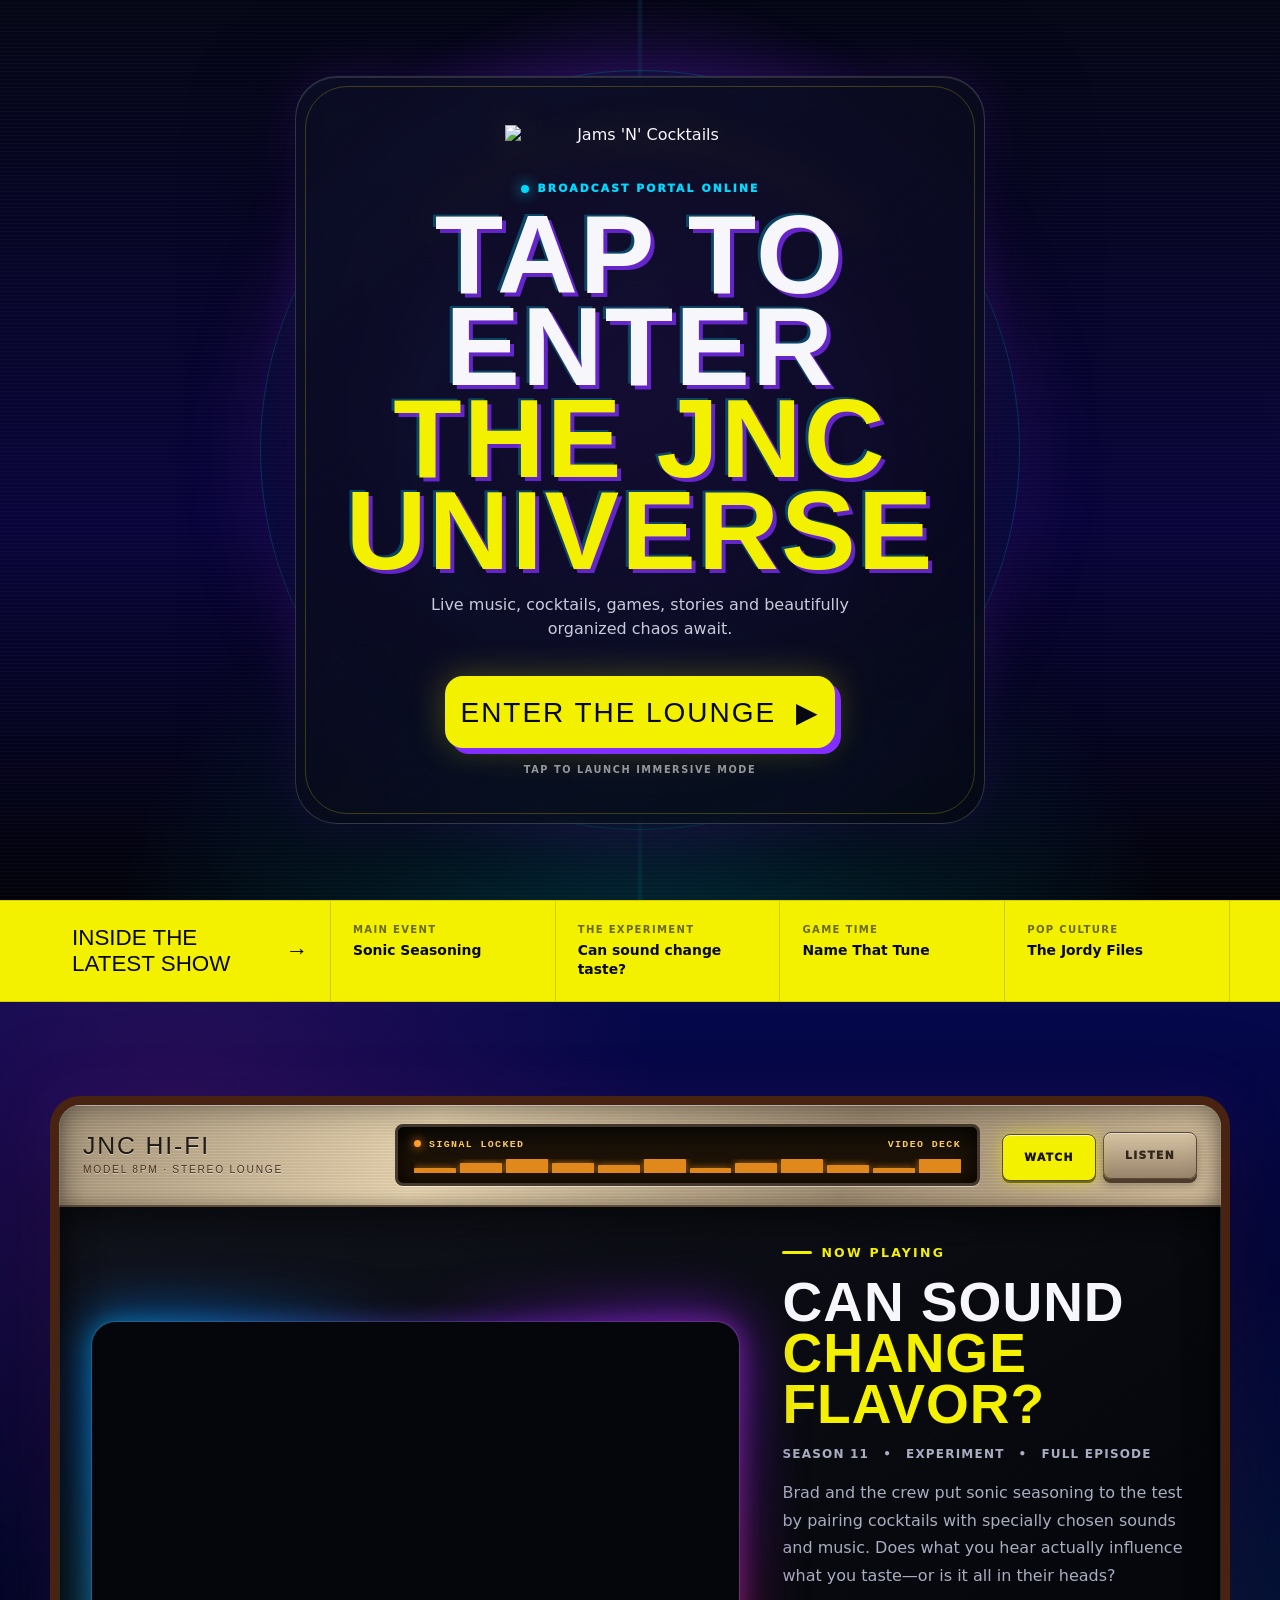
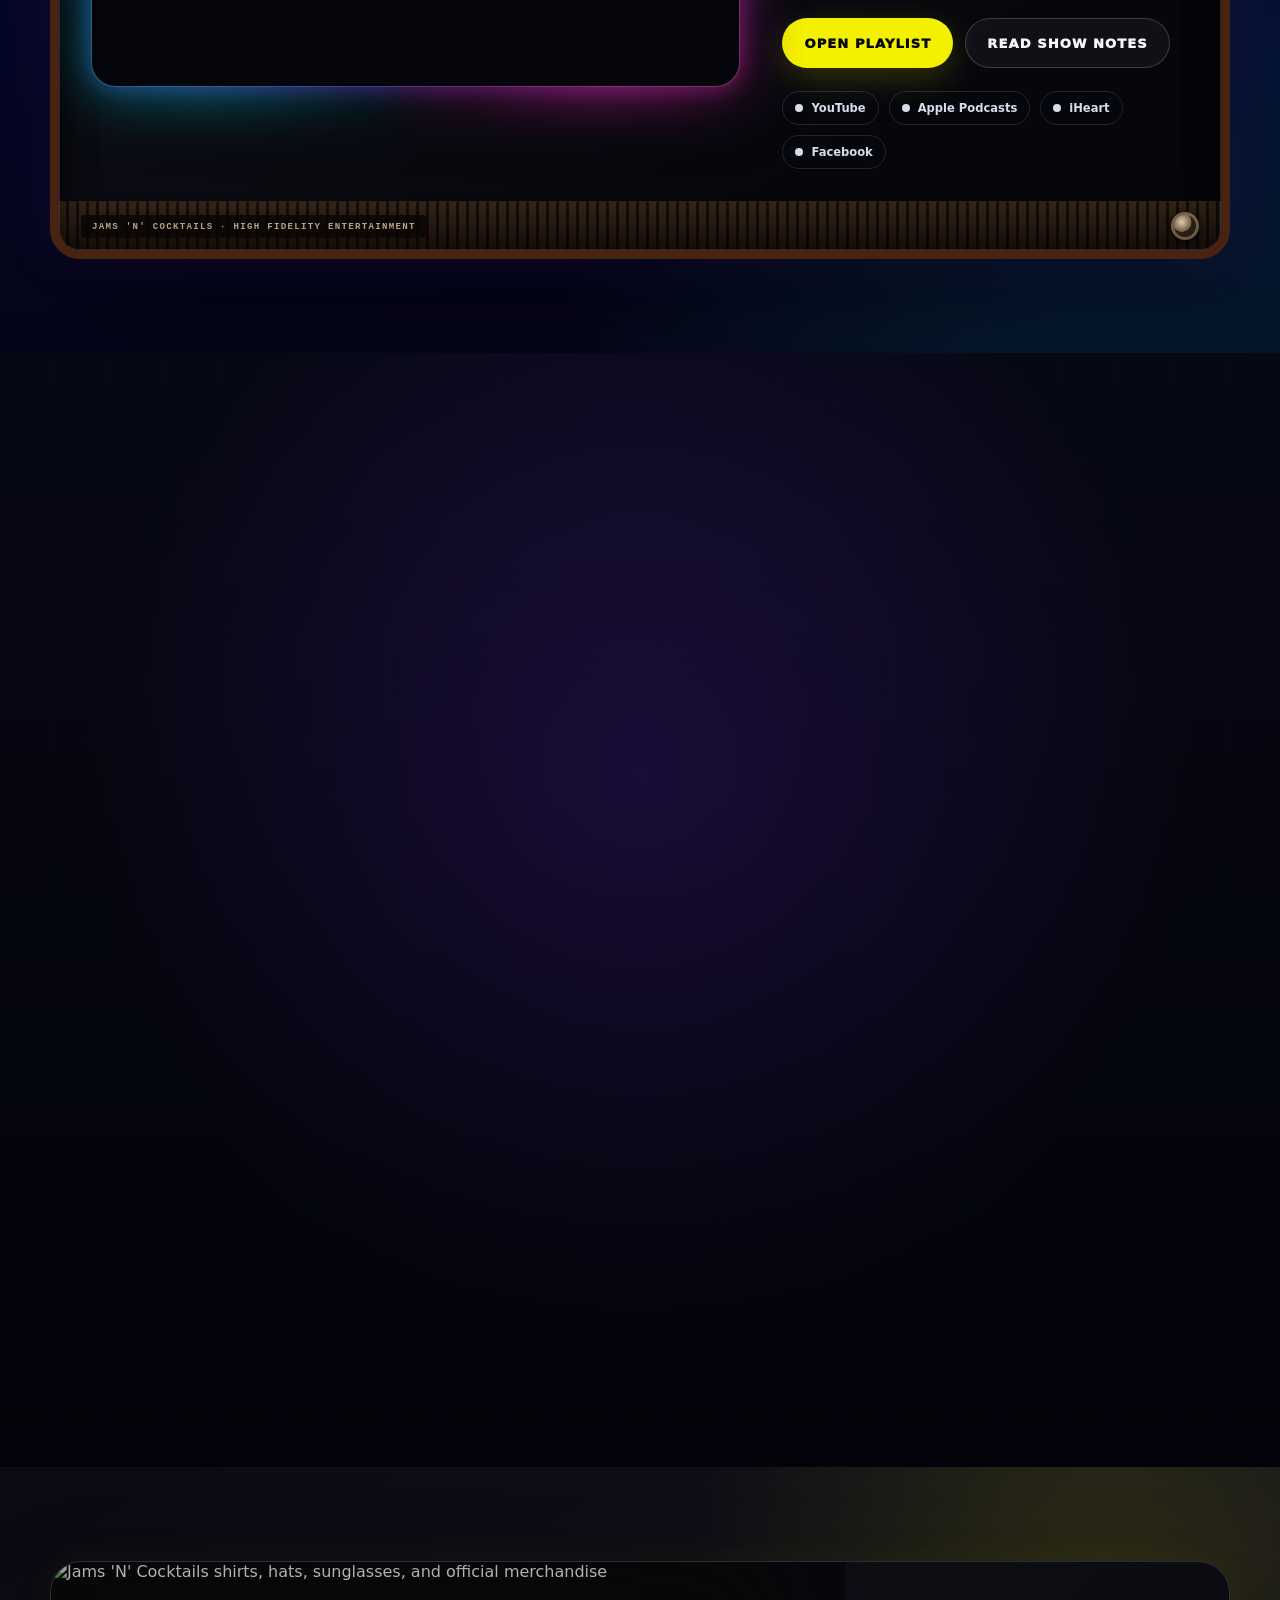
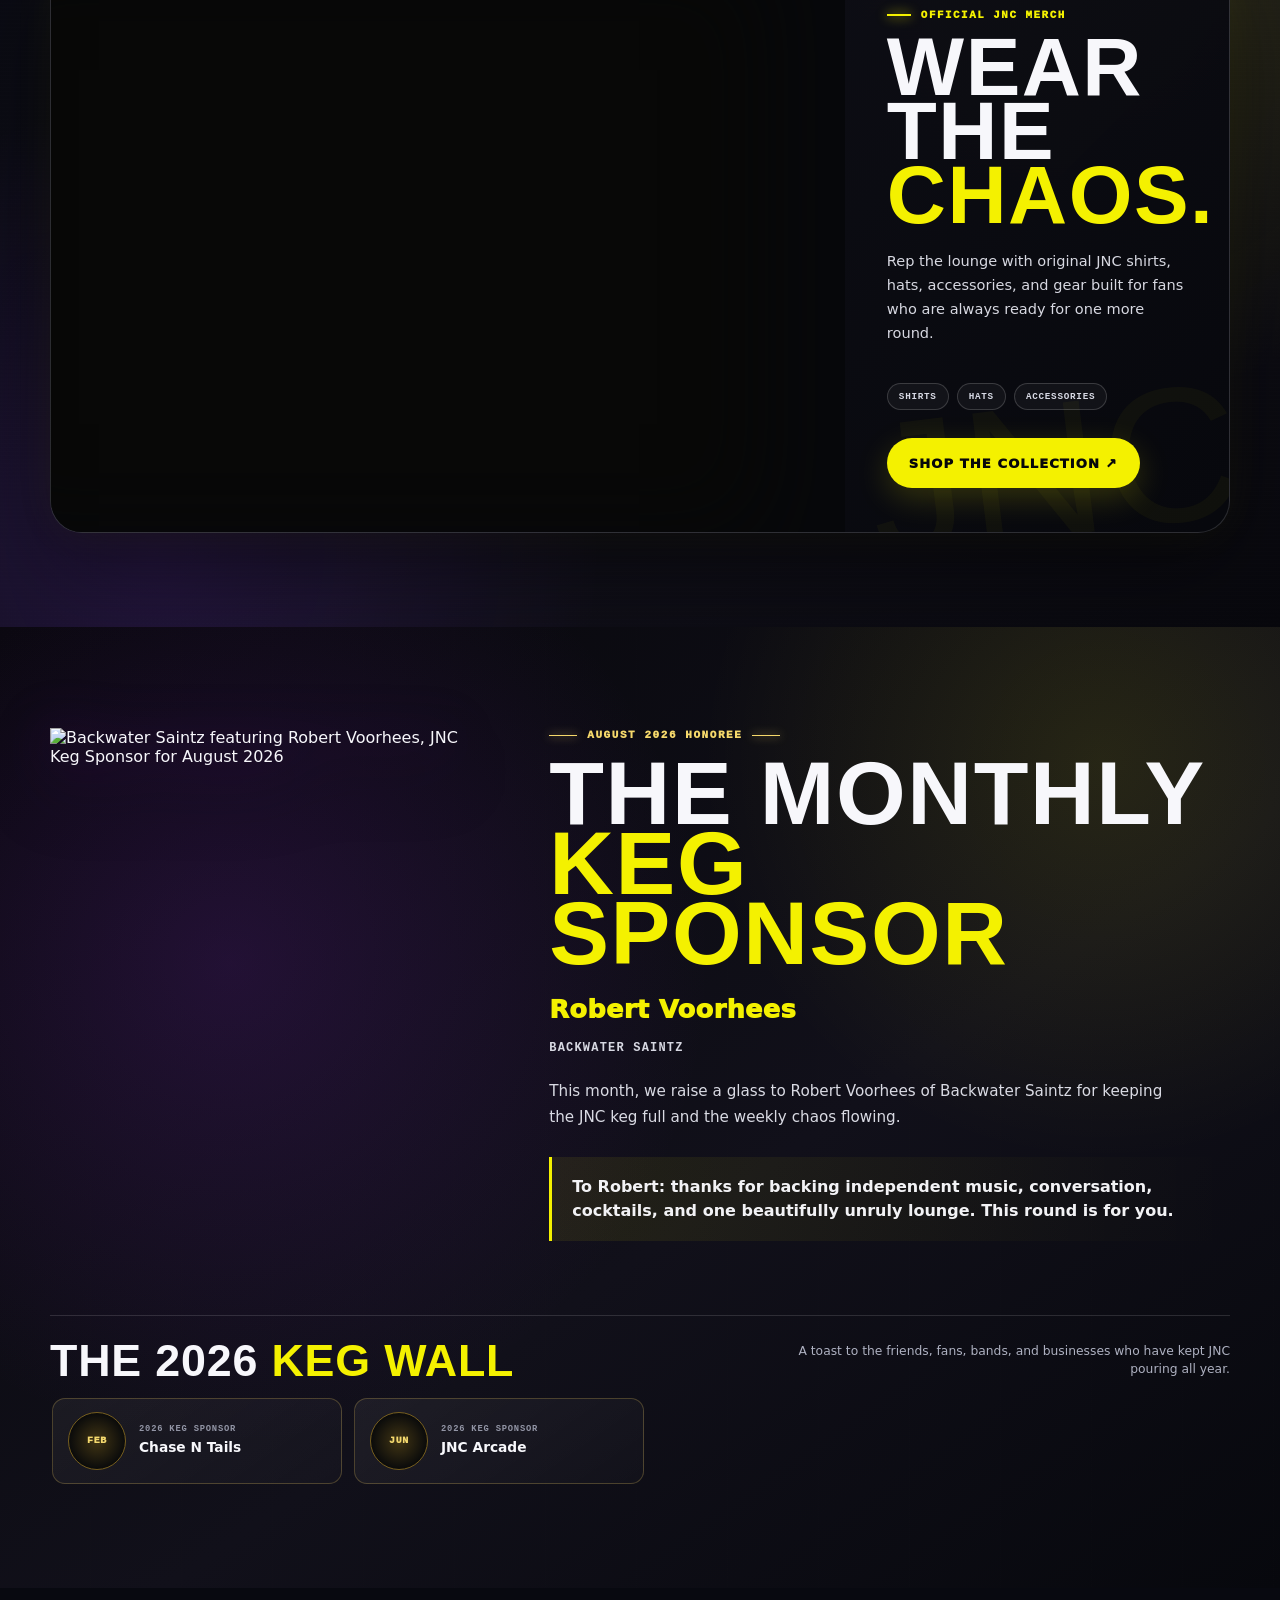
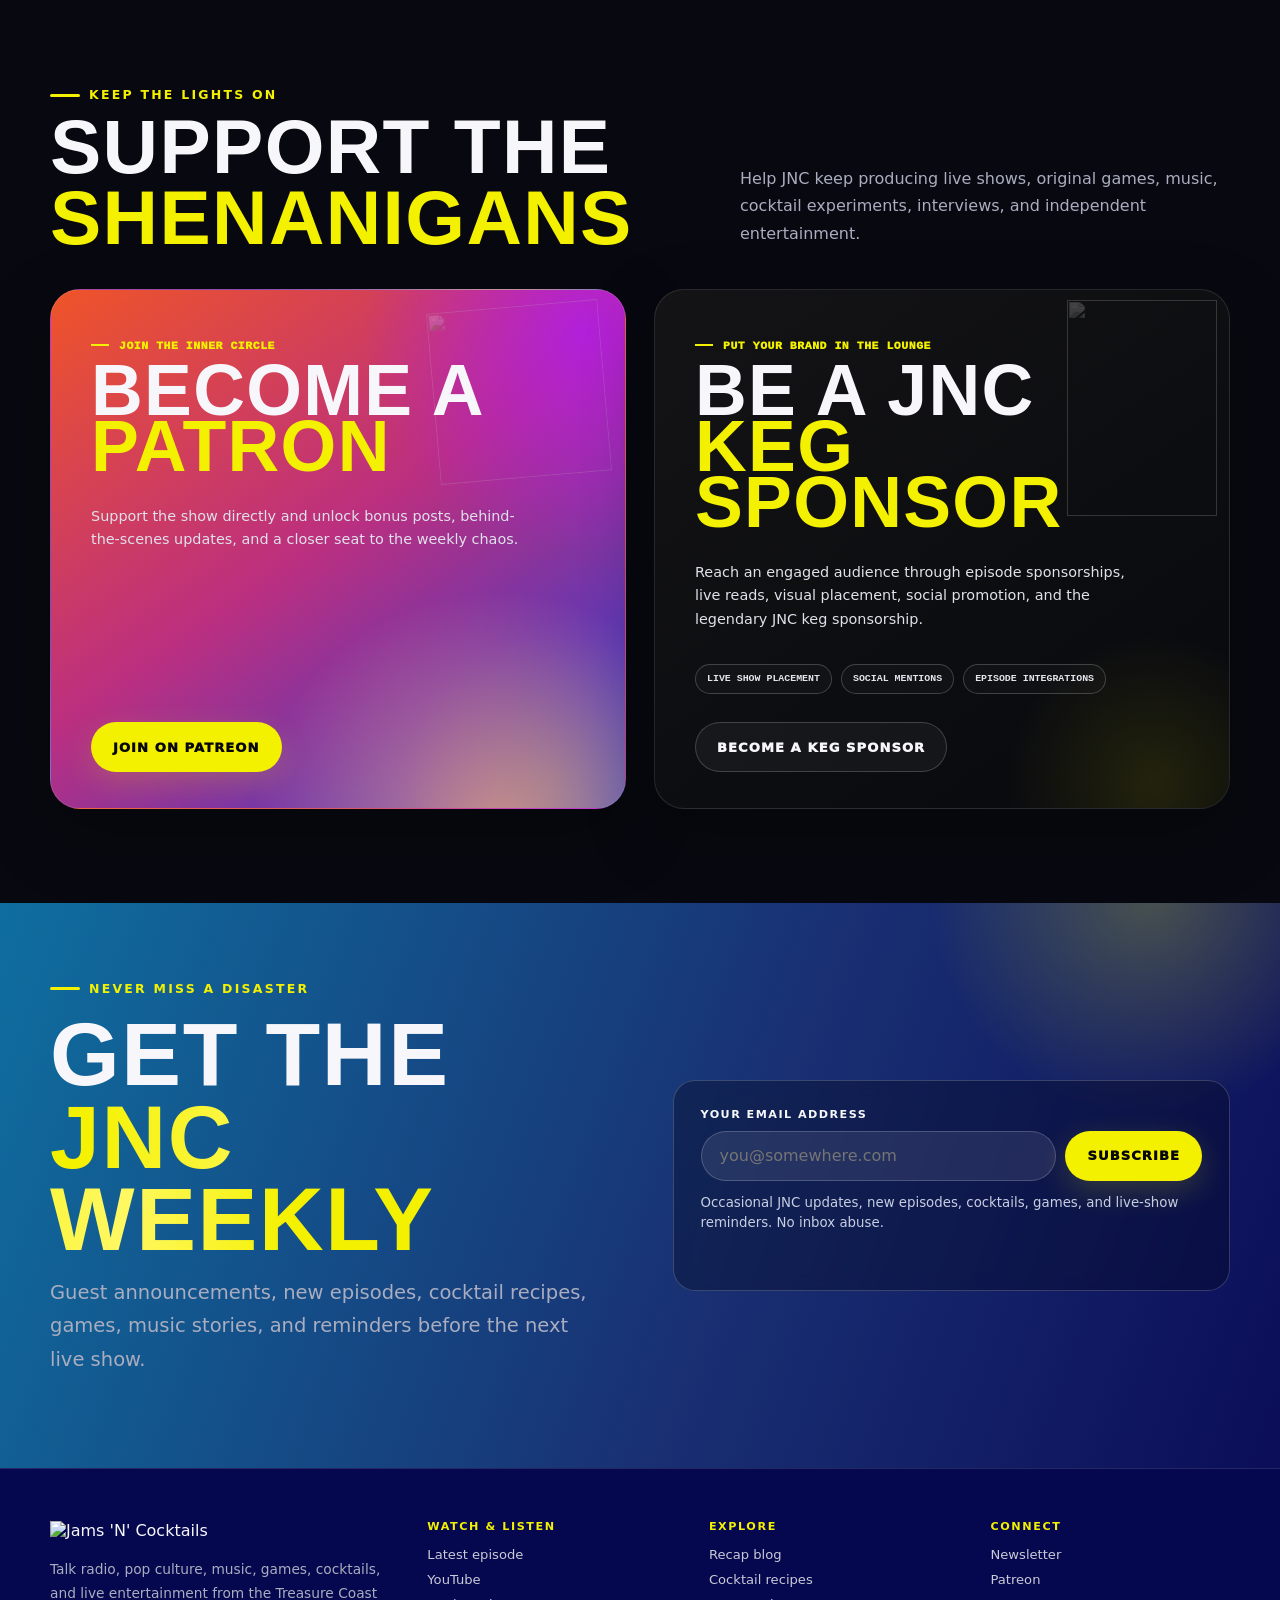
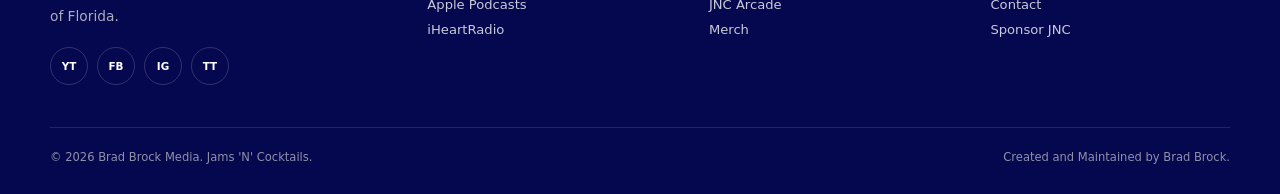
==== index.html @ 99968b57 "Add files via upload" ====
<!doctype html>
<html lang="en">
<head>
  <meta charset="utf-8">
  <meta name="viewport" content="width=device-width, initial-scale=1, viewport-fit=cover">
  <title>Jams 'N' Cocktails — Official Site</title>
  <meta name="description" content="Jams 'N' Cocktails: music, cocktails, games, pop culture and live entertainment every Wednesday.">
  <link rel="icon" href="https://pub-8e6b2ea3995b4e388da2a7f4b7057ada.r2.dev/assets/favicon.svg" type="image/svg+xml">
  <script>
    try {
      if (sessionStorage.getItem('jnc-universe-entered') === 'yes') {
        document.documentElement.classList.add('jnc-universe-entered');
      }
    } catch (error) {}
  </script>
  <style>
    :root{
      --navy:#06084f;
      --navy-2:#0a0d71;
      --ink:#080910;
      --ink-2:#10121c;
      --panel:#141724;
      --panel-2:#1a1d2d;
      --yellow:#f4f100;
      --purple:#812eff;
      --blue:#1d80ff;
      --cyan:#00d9ff;
      --pink:#ff3ab5;
      --white:#f7f7fb;
      --muted:#a9adbf;
      --line:rgba(255,255,255,.12);
      --shadow:0 22px 70px rgba(0,0,0,.36);
      --radius:24px;
      --radius-sm:15px;
      --max:1180px;
      --font-display:Impact, Haettenschweiler, "Arial Narrow Bold", sans-serif;
      --font-body:Inter, ui-sans-serif, system-ui, -apple-system, BlinkMacSystemFont, "Segoe UI", sans-serif;
    }

    *{box-sizing:border-box}
    html{scroll-behavior:smooth}
    body{
      margin:0;
      color:var(--white);
      font-family:var(--font-body);
      background:
        radial-gradient(circle at 86% 6%, rgba(129,46,255,.22), transparent 28rem),
        radial-gradient(circle at 5% 28%, rgba(29,128,255,.15), transparent 28rem),
        var(--ink);
      overflow-x:hidden;
    }
    body.menu-open{overflow:hidden}
    img{max-width:100%;display:block}
    a{color:inherit;text-decoration:none}
    button,input{font:inherit}
    ::selection{background:var(--yellow);color:var(--ink)}

    html:not(.jnc-universe-entered),
    html:not(.jnc-universe-entered) body{overflow:hidden}

    .universe-gate{
      position:fixed;
      z-index:1000;
      inset:0;
      width:100%;
      max-width:100%;
      min-height:100svh;
      display:grid;
      grid-template-columns:minmax(0,1fr);
      place-items:center;
      isolation:isolate;
      overflow:hidden;
      padding-block:max(24px,env(safe-area-inset-top)) max(24px,env(safe-area-inset-bottom));
      padding-inline:max(18px,env(safe-area-inset-left),env(safe-area-inset-right));
      color:var(--white);
      background:
        radial-gradient(circle at 50% 42%,rgba(129,46,255,.42),transparent 24rem),
        radial-gradient(circle at 50% 115%,rgba(0,217,255,.22),transparent 34rem),
        linear-gradient(180deg,#050615 0%,#09053b 58%,#02030a 100%);
      transition:opacity .42s ease,visibility .42s ease;
    }
    .jnc-universe-entered .universe-gate{
      opacity:0;
      visibility:hidden;
      pointer-events:none;
    }
    .universe-gate::before{
      content:"";
      position:absolute;
      z-index:-1;
      inset:0;
      pointer-events:none;
      background:
        repeating-linear-gradient(0deg,rgba(255,255,255,.035) 0,rgba(255,255,255,.035) 1px,transparent 1px,transparent 4px),
        linear-gradient(90deg,transparent 0 49.75%,rgba(0,217,255,.2) 50%,transparent 50.25%);
      mix-blend-mode:screen;
      opacity:.56;
    }
    .universe-gate::after{
      content:"";
      position:absolute;
      z-index:-1;
      left:-55%;right:-55%;bottom:-32%;height:72%;
      background-image:
        linear-gradient(rgba(255,58,181,.38) 1px,transparent 1px),
        linear-gradient(90deg,rgba(0,217,255,.34) 1px,transparent 1px);
      background-size:42px 42px;
      transform:perspective(320px) rotateX(64deg);
      transform-origin:center bottom;
      -webkit-mask-image:linear-gradient(to top,#000 35%,transparent 92%);
      mask-image:linear-gradient(to top,#000 35%,transparent 92%);
      animation:universe-grid 2.5s linear infinite;
    }
    @keyframes universe-grid{to{background-position:0 42px,0 0}}
    .universe-orbit{
      position:absolute;
      width:min(92vw,760px);
      aspect-ratio:1;
      border:1px solid rgba(0,217,255,.25);
      border-radius:50%;
      box-shadow:0 0 80px rgba(129,46,255,.22),inset 0 0 80px rgba(29,128,255,.12);
      animation:universe-orbit 18s linear infinite;
    }
    .universe-orbit::before,.universe-orbit::after{
      content:"";
      position:absolute;
      border-radius:50%;
      border:2px solid transparent;
    }
    .universe-orbit::before{
      inset:9%;
      border-top-color:var(--yellow);
      border-bottom-color:var(--pink);
      filter:drop-shadow(0 0 12px rgba(244,241,0,.7));
    }
    .universe-orbit::after{
      inset:20%;
      border-left-color:var(--cyan);
      border-right-color:var(--purple);
      filter:drop-shadow(0 0 12px rgba(0,217,255,.7));
    }
    @keyframes universe-orbit{to{transform:rotate(360deg)}}
    .universe-panel{
      position:relative;
      width:min(100%,690px);
      max-width:690px;
      margin-inline:auto;
      justify-self:center;
      text-align:center;
      padding:clamp(24px,5vw,48px);
      border:1px solid rgba(255,255,255,.17);
      border-radius:clamp(24px,5vw,42px);
      background:linear-gradient(145deg,rgba(12,14,37,.86),rgba(6,7,17,.72));
      box-shadow:0 30px 100px rgba(0,0,0,.56),0 0 48px rgba(129,46,255,.18),inset 0 1px rgba(255,255,255,.12);
      backdrop-filter:blur(18px);
    }
    .universe-panel::before{
      content:"";
      position:absolute;
      inset:9px;
      pointer-events:none;
      border:1px solid rgba(244,241,0,.22);
      border-radius:inherit;
    }
    .universe-logo{
      width:min(66vw,270px);
      max-height:95px;
      margin:0 auto clamp(18px,4vh,34px);
      object-fit:contain;
      filter:drop-shadow(0 0 20px rgba(244,241,0,.22));
    }
    .universe-signal{
      display:inline-flex;
      align-items:center;
      gap:9px;
      margin-bottom:14px;
      color:var(--cyan);
      font-size:.67rem;
      font-weight:950;
      letter-spacing:.2em;
      text-transform:uppercase;
    }
    .universe-signal::before{
      content:"";
      width:8px;height:8px;border-radius:50%;
      background:var(--cyan);
      box-shadow:0 0 14px var(--cyan);
      animation:pulse 1.7s infinite;
    }
    .universe-title{
      max-width:610px;
      margin:0 auto 16px;
      color:var(--white);
      font-size:clamp(3.45rem,10vw,7rem);
      line-height:.82;
      text-wrap:balance;
      text-shadow:4px 4px 0 rgba(129,46,255,.75),-3px -2px 0 rgba(0,217,255,.28);
    }
    .universe-title span{display:block;color:var(--yellow)}
    .universe-copy{
      max-width:480px;
      margin:0 auto clamp(20px,4vh,34px);
      color:#c9cbdb;
      font-size:clamp(.88rem,2.5vw,1rem);
      line-height:1.55;
    }
    .universe-enter{
      position:relative;
      width:min(100%,390px);
      min-height:72px;
      border:2px solid var(--yellow);
      border-radius:18px;
      color:#080910;
      background:var(--yellow);
      box-shadow:6px 6px 0 var(--purple),0 0 34px rgba(244,241,0,.26);
      font-family:var(--font-display);
      font-size:clamp(1.35rem,4vw,1.75rem);
      letter-spacing:.07em;
      text-transform:uppercase;
      cursor:pointer;
      transition:transform .18s ease,box-shadow .18s ease;
    }
    .universe-enter:hover,.universe-enter:focus-visible{
      transform:translate(-2px,-2px);
      box-shadow:9px 9px 0 var(--purple),0 0 44px rgba(244,241,0,.4);
      outline:2px solid white;
      outline-offset:5px;
    }
    .universe-enter:active{transform:translate(4px,4px);box-shadow:2px 2px 0 var(--purple)}
    .universe-hint{
      display:block;
      margin-top:16px;
      color:rgba(255,255,255,.56);
      font-size:.61rem;
      font-weight:850;
      letter-spacing:.16em;
      text-transform:uppercase;
    }
    .universe-gate.is-launching .universe-panel{animation:universe-launch .46s ease both}
    @keyframes universe-launch{to{transform:scale(1.08);opacity:0;filter:blur(10px)}}

    @media (max-width:600px){
      .universe-gate{padding-inline:max(14px,env(safe-area-inset-left),env(safe-area-inset-right))}
      .universe-panel{width:100%;max-width:690px;margin-inline:auto;justify-self:center;padding:30px 20px 28px}
      .universe-logo{max-height:70px;margin-bottom:24px}
      .universe-title{font-size:clamp(3.55rem,17.5vw,5.7rem)}
      .universe-enter{min-height:68px}
      .universe-copy{max-width:310px}
    }

    .noise{
      position:fixed;
      inset:0;
      pointer-events:none;
      z-index:99;
      opacity:.34;
      background:url("https://pub-8e6b2ea3995b4e388da2a7f4b7057ada.r2.dev/assets/noise.svg") repeat;
      mix-blend-mode:soft-light;
    }

    .container{width:min(var(--max), calc(100% - 40px));margin-inline:auto}
    .section{position:relative;padding:94px 0}
    .section-sm{padding:56px 0}
    .eyebrow{
      display:inline-flex;
      gap:9px;
      align-items:center;
      margin:0 0 14px;
      color:var(--yellow);
      font-weight:900;
      font-size:.78rem;
      letter-spacing:.18em;
      text-transform:uppercase;
    }
    .eyebrow::before{content:"";width:30px;height:3px;border-radius:10px;background:var(--yellow)}
    h1,h2,h3,p{margin-top:0}
    h1,h2,h3{
      font-family:var(--font-display);
      text-transform:uppercase;
      letter-spacing:.018em;
      line-height:.92;
      font-weight:900;
    }
    h1{font-size:clamp(4rem, 9.3vw, 8rem);margin-bottom:24px}
    h2{font-size:clamp(2.7rem, 6vw, 5.4rem);margin-bottom:18px}
    h3{font-size:1.55rem;line-height:1;margin-bottom:10px}
    p{line-height:1.72;color:var(--muted)}
    .lead{font-size:clamp(1.05rem,2vw,1.22rem);max-width:670px}
    .yellow{color:var(--yellow)}
    .gradient-text{
      color:transparent;
      background:linear-gradient(90deg,var(--yellow) 5%,#fff863 45%,var(--yellow) 75%);
      -webkit-background-clip:text;
      background-clip:text;
    }

    .btn{
      min-height:50px;
      display:inline-flex;
      align-items:center;
      justify-content:center;
      gap:10px;
      border:1px solid transparent;
      padding:13px 21px;
      border-radius:999px;
      font-size:.82rem;
      font-weight:950;
      letter-spacing:.08em;
      text-transform:uppercase;
      cursor:pointer;
      transition:transform .2s ease, box-shadow .2s ease, background .2s ease, border-color .2s ease;
    }
    .btn:hover{transform:translateY(-2px)}
    .btn-primary{
      color:#07070a;
      background:var(--yellow);
      box-shadow:0 10px 32px rgba(244,241,0,.18);
    }
    .btn-primary:hover{box-shadow:0 13px 42px rgba(244,241,0,.30)}
    .btn-ghost{background:rgba(255,255,255,.045);border-color:rgba(255,255,255,.19)}
    .btn-ghost:hover{border-color:var(--yellow);background:rgba(244,241,0,.07)}
    .btn-dark{background:var(--ink);border-color:rgba(255,255,255,.15)}
    .button-row{display:flex;flex-wrap:wrap;gap:12px;margin-top:29px}

    .site-header{
      position:sticky;
      z-index:80;
      top:0;
      background:rgba(6,8,79,.88);
      border-bottom:1px solid rgba(255,255,255,.12);
      backdrop-filter:blur(18px);
      box-shadow:0 8px 35px rgba(0,0,0,.2);
    }
    .nav{
      min-height:76px;
      display:flex;
      align-items:center;
      justify-content:space-between;
      gap:25px;
    }
    .brand{display:flex;align-items:center;gap:12px;flex:0 0 auto}
    .header-brand-logo{
      width:clamp(138px,13vw,178px);
      height:auto;
      max-height:58px;
      object-fit:contain;
    }
    .brand-badge{
      width:52px;height:52px;
      display:grid;place-items:center;
      border:5px solid var(--yellow);
      border-radius:50%;
      color:var(--yellow);
      font-family:var(--font-display);
      font-size:1.15rem;
      letter-spacing:.02em;
      transform:rotate(-4deg);
    }
    .brand-words{
      font-family:var(--font-display);
      font-size:1.13rem;
      line-height:.9;
      text-transform:uppercase;
      letter-spacing:.02em;
      color:var(--yellow);
    }
    .nav-links{display:flex;align-items:center;gap:22px}
    .nav-links a{
      position:relative;
      color:#fff;
      font-size:.72rem;
      font-weight:900;
      text-transform:uppercase;
      letter-spacing:.11em;
      opacity:.82;
      white-space:nowrap;
    }
    .nav-links a:hover,.nav-links a.active{opacity:1;color:var(--yellow)}
    .nav-links a::after{
      content:"";
      position:absolute;
      left:0;right:100%;bottom:-10px;height:2px;
      background:var(--yellow);
      transition:right .2s ease;
    }
    .nav-links a:hover::after,.nav-links a.active::after{right:0}
    .nav-actions{display:flex;align-items:center;gap:10px}
    .live-dot{
      width:8px;height:8px;border-radius:50%;
      background:#ff3a4b;
      box-shadow:0 0 0 0 rgba(255,58,75,.65);
      animation:pulse 1.7s infinite;
    }
    @keyframes pulse{70%{box-shadow:0 0 0 10px rgba(255,58,75,0)}100%{box-shadow:0 0 0 0 rgba(255,58,75,0)}}
    .menu-btn{
      width:46px;height:46px;
      display:none;place-items:center;
      border-radius:50%;
      border:1px solid rgba(255,255,255,.17);
      background:rgba(255,255,255,.05);
      color:white;
      cursor:pointer;
    }
    .menu-btn span,.menu-btn span::before,.menu-btn span::after{
      display:block;width:20px;height:2px;background:currentColor;position:relative;transition:.2s;
    }
    .menu-btn span::before,.menu-btn span::after{content:"";position:absolute;left:0}
    .menu-btn span::before{top:-7px}.menu-btn span::after{top:7px}
    .menu-open .menu-btn span{background:transparent}
    .menu-open .menu-btn span::before{top:0;transform:rotate(45deg)}
    .menu-open .menu-btn span::after{top:0;transform:rotate(-45deg)}

    .mobile-menu{
      display:none;
      position:fixed;
      inset:76px 0 0;
      z-index:70;
      background:rgba(7,8,15,.98);
      padding:28px 20px 45px;
      overflow:auto;
    }
    .mobile-menu a{
      display:block;
      padding:18px 4px;
      border-bottom:1px solid rgba(255,255,255,.11);
      font-family:var(--font-display);
      font-size:2.2rem;
      text-transform:uppercase;
    }

    .hero{
      position:relative;
      min-height:calc(100svh - 76px);
      display:grid;
      align-items:center;
      padding:72px 0 60px;
      isolation:isolate;
      overflow:hidden;
    }
    .hero::before{
      content:"";
      position:absolute;
      inset:0;
      z-index:-2;
      background:
        linear-gradient(90deg,rgba(8,9,16,.96) 0%,rgba(8,9,16,.82) 46%,rgba(8,9,16,.38) 100%),
        url("https://pub-8e6b2ea3995b4e388da2a7f4b7057ada.r2.dev/assets/brick.svg") center/320px 160px repeat;
    }
    .hero::after{
      content:"";
      position:absolute;
      z-index:-1;
      width:760px;height:760px;
      right:-210px;top:-240px;
      background:conic-gradient(from 90deg,transparent,rgba(129,46,255,.28),transparent 36%,rgba(29,128,255,.25),transparent 68%);
      filter:blur(18px);
      border-radius:50%;
      animation:spin 19s linear infinite;
    }
    @keyframes spin{to{transform:rotate(360deg)}}
    .hero-grid{
      display:grid;
      grid-template-columns:minmax(0,1.05fr) minmax(360px,.75fr);
      gap:70px;
      align-items:center;
    }
    .hero-copy{position:relative;z-index:2}
    .live-pill{
      display:inline-flex;align-items:center;gap:10px;
      padding:9px 14px;
      border:1px solid rgba(255,255,255,.18);
      background:rgba(7,9,21,.62);
      border-radius:999px;
      font-size:.72rem;
      text-transform:uppercase;
      letter-spacing:.14em;
      font-weight:900;
      margin-bottom:25px;
    }
    .hero h1 span{display:block}
    .hero h1 .outline{
      color:transparent;
      -webkit-text-stroke:2px var(--white);
      opacity:.9;
    }
    .hero h1 .chaos{
      color:var(--yellow);
      text-shadow:0 0 34px rgba(244,241,0,.14);
    }
    .hero-media{
      position:relative;
      width:min(100%,530px);
      justify-self:end;
    }
    .hero-frame{
      position:relative;
      border-radius:32px;
      padding:12px;
      background:linear-gradient(135deg,var(--yellow),rgba(244,241,0,.1) 34%,rgba(129,46,255,.82),rgba(29,128,255,.8));
      box-shadow:var(--shadow);
      transform:rotate(2.2deg);
    }
    .hero-frame::before{
      content:"";
      position:absolute;inset:-28px;
      z-index:-1;
      background:radial-gradient(circle,rgba(129,46,255,.28),transparent 66%);
      filter:blur(12px);
    }
    .hero-image-wrap{
      position:relative;
      overflow:hidden;
      aspect-ratio:1/1;
      border-radius:23px;
      background:#050610;
    }
    .hero-image-wrap img{
      width:100%;height:100%;object-fit:cover;
      transform:scale(1.02);
      filter:saturate(1.13) contrast(1.06);
    }
    .hero-image-wrap::after{
      content:"";
      position:absolute;inset:0;
      background:linear-gradient(180deg,transparent 45%,rgba(3,4,11,.25));
      pointer-events:none;
    }
    .hero-sticker{
      position:absolute;
      top:27px;right:-22px;
      width:118px;height:118px;
      display:grid;place-items:center;
      border-radius:50%;
      background:var(--yellow);
      color:var(--ink);
      font-family:var(--font-display);
      text-align:center;
      text-transform:uppercase;
      transform:rotate(9deg);
      box-shadow:0 15px 40px rgba(0,0,0,.38);
      border:7px solid var(--ink);
      line-height:.85;
      font-size:1.16rem;
    }
    .next-show{
      position:absolute;
      left:-45px;
      right:35px;
      bottom:-38px;
      display:grid;
      grid-template-columns:auto 1fr auto;
      align-items:center;
      gap:13px;
      padding:17px 18px;
      border-radius:18px;
      border:1px solid rgba(255,255,255,.15);
      background:rgba(10,12,25,.92);
      backdrop-filter:blur(15px);
      box-shadow:0 18px 50px rgba(0,0,0,.4);
      transform:rotate(-2.2deg);
    }
    .calendar-box{
      width:49px;height:49px;display:grid;place-items:center;
      border-radius:13px;background:var(--yellow);color:var(--ink);
      font-family:var(--font-display);font-size:1.45rem;
    }
    .next-show strong{display:block;font-size:.79rem;text-transform:uppercase;letter-spacing:.1em}
    .next-show small{display:block;color:var(--muted);font-size:.72rem;margin-top:4px}
    .countdown{
      color:var(--yellow);
      font-family:var(--font-display);
      font-size:1.15rem;
      white-space:nowrap;
    }
    .scroll-note{
      position:absolute;left:24px;bottom:30px;
      writing-mode:vertical-rl;
      text-transform:uppercase;
      letter-spacing:.22em;
      font-size:.65rem;color:rgba(255,255,255,.4);
    }
    .scroll-note::after{content:"";display:inline-block;width:1px;height:55px;background:rgba(255,255,255,.25);margin-top:12px}

    .show-strip{
      position:relative;
      z-index:5;
      margin-top:-1px;
      background:var(--yellow);
      color:var(--ink);
      border-block:1px solid rgba(0,0,0,.15);
    }
    .show-strip-grid{display:grid;grid-template-columns:1.25fr repeat(4,1fr)}
    .strip-title,.strip-item{padding:23px 22px;border-right:1px solid rgba(0,0,0,.16)}
    .strip-title{display:flex;align-items:center;gap:12px;font-family:var(--font-display);font-size:1.4rem;text-transform:uppercase}
    .strip-item span{display:block;font-size:.63rem;letter-spacing:.13em;text-transform:uppercase;font-weight:900;opacity:.58;margin-bottom:5px}
    .strip-item strong{font-size:.87rem}

    .section-heading{
      display:flex;
      align-items:flex-end;
      justify-content:space-between;
      gap:30px;
      margin-bottom:37px;
    }
    .section-heading h2{margin-bottom:0}
    .section-heading p{max-width:490px;margin-bottom:5px}

    .episode-grid{
      display:grid;
      grid-template-columns:minmax(0,1.18fr) minmax(310px,.82fr);
      gap:56px;
      align-items:center;
    }
    .video-card{
      position:relative;
      isolation:isolate;
      overflow:visible;
      aspect-ratio:16/9;
      border-radius:var(--radius);
      border:1px solid rgba(255,255,255,.15);
      background:#0b0c14;
      box-shadow:var(--shadow);
    }
    .video-card::before{
      content:"";
      position:absolute;
      z-index:-2;
      inset:-20px;
      border-radius:calc(var(--radius) + 14px);
      background:
        radial-gradient(circle at 12% 22%,rgba(29,128,255,.95),transparent 37%),
        radial-gradient(circle at 88% 20%,rgba(129,46,255,.92),transparent 38%),
        radial-gradient(circle at 78% 88%,rgba(255,58,181,.72),transparent 40%),
        radial-gradient(circle at 18% 82%,rgba(0,217,255,.72),transparent 40%);
      filter:blur(27px) saturate(1.3);
      opacity:.66;
      transform:scale(.98);
      pointer-events:none;
      animation:video-bias-glow 8s ease-in-out infinite alternate;
    }
    .video-card::after{
      content:"";
      position:absolute;
      z-index:-1;
      inset:-4px;
      border-radius:calc(var(--radius) + 4px);
      background:linear-gradient(120deg,rgba(0,217,255,.42),rgba(129,46,255,.5) 48%,rgba(255,58,181,.42));
      filter:blur(10px);
      opacity:.72;
      pointer-events:none;
    }
    .video-card iframe{position:absolute;inset:0;width:100%;height:100%;border:0;border-radius:inherit;background:#05060b}
    @keyframes video-bias-glow{
      0%{opacity:.52;transform:scale(.97);filter:blur(25px) saturate(1.15)}
      55%{opacity:.74;transform:scale(1.015);filter:blur(31px) saturate(1.42)}
      100%{opacity:.61;transform:scale(.995);filter:blur(28px) saturate(1.28)}
    }
    .episode-copy h2{font-size:clamp(2.6rem,5vw,4.6rem)}
    .episode-meta{display:flex;gap:14px;flex-wrap:wrap;color:var(--muted);font-size:.75rem;text-transform:uppercase;letter-spacing:.1em;font-weight:800;margin-bottom:18px}
    .platforms{display:flex;gap:10px;flex-wrap:wrap;margin-top:23px}
    .platform{
      display:flex;align-items:center;gap:8px;
      padding:9px 12px;border:1px solid var(--line);border-radius:999px;
      color:#d9dbea;font-size:.72rem;font-weight:800;
      transition:.2s;
    }
    .platform:hover{border-color:var(--yellow);color:var(--yellow)}
    .platform-dot{width:8px;height:8px;border-radius:50%;background:currentColor}

    .audio-lounge{position:relative;background:linear-gradient(rgba(6,8,79,.96),rgba(6,8,79,.96)),url("https://pub-8e6b2ea3995b4e388da2a7f4b7057ada.r2.dev/assets/brick.svg") center/320px 160px repeat;overflow:hidden}
    .audio-lounge::before,.audio-lounge::after{content:"";position:absolute;border-radius:50%;pointer-events:none;filter:blur(14px)}
    .audio-lounge::before{width:620px;height:620px;left:-240px;bottom:-330px;background:radial-gradient(circle,rgba(29,128,255,.25),transparent 67%)}
    .audio-lounge::after{width:560px;height:560px;right:-230px;top:-300px;background:radial-gradient(circle,rgba(255,58,181,.19),transparent 67%)}
    .podcast-shell{position:relative;z-index:2;overflow:hidden;border:1px solid rgba(255,255,255,.15);border-radius:32px;background:linear-gradient(145deg,rgba(16,19,38,.97),rgba(7,9,19,.98));box-shadow:0 30px 90px rgba(0,0,0,.38)}
    .podcast-shell::before{content:"";position:absolute;inset:0;pointer-events:none;background:linear-gradient(110deg,rgba(29,128,255,.08),transparent 34%,transparent 65%,rgba(255,58,181,.07))}
    .podcast-now{position:relative;display:grid;grid-template-columns:minmax(240px,360px) 1fr;gap:42px;padding:34px 34px 28px;align-items:center}
    .podcast-art{position:relative;isolation:isolate;aspect-ratio:1;overflow:hidden;border-radius:24px;border:1px solid rgba(255,255,255,.15);background:#080a14;box-shadow:0 24px 50px rgba(0,0,0,.42)}
    .podcast-art::before{content:"";position:absolute;z-index:2;inset:0;border:1px solid rgba(255,255,255,.15);border-radius:inherit;pointer-events:none}
    .podcast-art::after{content:"";position:absolute;z-index:-1;inset:-25px;background:conic-gradient(from 120deg,var(--blue),var(--purple),var(--pink),var(--cyan),var(--blue));filter:blur(28px);opacity:.48;animation:podcast-art-glow 9s linear infinite}
    @keyframes podcast-art-glow{to{filter:blur(31px) hue-rotate(35deg)}}
    .podcast-art img{width:100%;height:100%;object-fit:cover}
    .podcast-live-bars{position:absolute;z-index:3;left:15px;bottom:15px;height:39px;display:flex;align-items:flex-end;gap:4px;padding:9px 11px;border-radius:12px;background:rgba(5,6,12,.78);backdrop-filter:blur(10px)}
    .podcast-live-bars i{display:block;width:4px;height:8px;border-radius:5px;background:var(--yellow);animation:podcast-bar .85s ease-in-out infinite alternate;animation-play-state:paused}
    .podcast-live-bars i:nth-child(2){height:18px;animation-delay:-.25s}.podcast-live-bars i:nth-child(3){height:12px;animation-delay:-.5s}.podcast-live-bars i:nth-child(4){height:22px;animation-delay:-.15s}.podcast-live-bars i:nth-child(5){height:15px;animation-delay:-.4s}
    .is-playing .podcast-live-bars i{animation-play-state:running}
    @keyframes podcast-bar{to{height:26px}}
    .podcast-now-copy{min-width:0}
    .podcast-now-top{display:flex;align-items:center;justify-content:space-between;gap:16px;margin-bottom:18px}
    .podcast-status{display:inline-flex;align-items:center;gap:8px;color:var(--yellow);font:900 .64rem/1 monospace;letter-spacing:.11em;text-transform:uppercase}
    .podcast-status::before{content:"";width:7px;height:7px;border-radius:50%;background:currentColor;box-shadow:0 0 0 5px rgba(244,241,0,.08)}
    .podcast-source{color:#aeb3c9;font-size:.68rem;font-weight:800;text-transform:uppercase;letter-spacing:.08em}.podcast-source:hover{color:var(--yellow)}
    .podcast-now-copy h3{font-size:clamp(2.5rem,4.7vw,5rem);line-height:.86;margin-bottom:15px;max-width:780px}
    .podcast-meta{color:#aeb3c9;font-size:.72rem;font-weight:900;text-transform:uppercase;letter-spacing:.09em;margin-bottom:15px}
    .podcast-description{display:-webkit-box;max-width:760px;margin-bottom:22px;overflow:hidden;-webkit-line-clamp:4;-webkit-box-orient:vertical;color:#d2d5e2;font-size:.86rem;line-height:1.65}
    .podcast-controls{position:relative;display:grid;grid-template-columns:auto auto auto minmax(180px,1fr) auto auto;gap:12px;align-items:center;padding:20px 28px;border-block:1px solid rgba(255,255,255,.11);background:rgba(255,255,255,.035)}
    .podcast-control{height:44px;min-width:44px;display:grid;place-items:center;padding:0 11px;border:1px solid rgba(255,255,255,.16);border-radius:13px;background:rgba(255,255,255,.045);color:#fff;font:900 .68rem/1 var(--font-body);cursor:pointer;transition:.2s}
    .podcast-control:hover{border-color:var(--yellow);color:var(--yellow);transform:translateY(-2px)}
    .podcast-play{width:58px;height:58px;border:0;border-radius:50%;background:var(--yellow);color:var(--ink);font-size:1.05rem;box-shadow:0 10px 30px rgba(244,241,0,.22)}
    .podcast-play:hover{color:var(--ink);box-shadow:0 14px 40px rgba(244,241,0,.33)}
    .podcast-timeline{min-width:0;padding-inline:4px}
    .podcast-progress{--listen-progress:0%;width:100%;height:6px;display:block;appearance:none;border-radius:999px;outline:none;cursor:pointer;background:linear-gradient(90deg,var(--yellow) 0 var(--listen-progress),rgba(255,255,255,.16) var(--listen-progress) 100%)}
    .podcast-progress::-webkit-slider-thumb{width:16px;height:16px;appearance:none;border:3px solid var(--ink);border-radius:50%;background:var(--yellow);box-shadow:0 0 0 2px var(--yellow)}
    .podcast-progress::-moz-range-thumb{width:12px;height:12px;border:3px solid var(--ink);border-radius:50%;background:var(--yellow);box-shadow:0 0 0 2px var(--yellow)}
    .podcast-time{display:flex;justify-content:space-between;margin-top:8px;color:#8f94a9;font:800 .62rem/1 monospace}
    .podcast-queue{position:relative;padding:25px 28px 30px}
    .podcast-queue-head{display:flex;align-items:end;justify-content:space-between;gap:18px;margin-bottom:15px}.podcast-queue-head h3{font-size:1.35rem}.podcast-queue-head span{color:#969bad;font-size:.7rem;font-weight:800;text-transform:uppercase;letter-spacing:.1em}
    .podcast-episode-list{display:grid;grid-template-columns:repeat(3,1fr);gap:11px}
    .podcast-episode{min-width:0;display:grid;grid-template-columns:64px minmax(0,1fr) 30px;gap:12px;align-items:center;padding:10px;border:1px solid rgba(255,255,255,.11);border-radius:16px;background:rgba(255,255,255,.035);color:#fff;text-align:left;cursor:pointer;transition:.22s}
    .podcast-episode:hover,.podcast-episode.active{border-color:rgba(244,241,0,.58);background:rgba(244,241,0,.065);transform:translateY(-2px)}
    .podcast-episode img{width:64px;height:64px;object-fit:cover;border-radius:11px;background:#0c0e18}
    .podcast-episode-copy{min-width:0}.podcast-episode-copy strong{display:-webkit-box;overflow:hidden;-webkit-line-clamp:2;-webkit-box-orient:vertical;font-size:.73rem;line-height:1.28}.podcast-episode-copy small{display:block;margin-top:7px;color:#9398aa;font:800 .56rem/1 monospace;text-transform:uppercase}
    .podcast-episode-play{width:28px;height:28px;display:grid;place-items:center;border-radius:50%;background:rgba(255,255,255,.08);color:var(--yellow);font-size:.58rem}.podcast-episode.active .podcast-episode-play{background:var(--yellow);color:var(--ink)}
    .podcast-skeleton{height:86px;border-radius:16px;background:linear-gradient(90deg,rgba(255,255,255,.035),rgba(255,255,255,.09),rgba(255,255,255,.035));background-size:220% 100%;animation:podcast-loading 1.35s linear infinite}
    @keyframes podcast-loading{to{background-position:-220% 0}}
    .podcast-fallback{grid-column:1/-1;padding:22px;border:1px solid rgba(244,241,0,.35);border-radius:16px;background:rgba(244,241,0,.06);color:var(--yellow);font-weight:900;text-align:center}

    .media-lounge{
      position:relative;
      overflow:hidden;
      background:
        radial-gradient(circle at 14% 12%,rgba(255,58,181,.14),transparent 30rem),
        radial-gradient(circle at 86% 84%,rgba(0,217,255,.12),transparent 34rem),
        linear-gradient(rgba(6,8,79,.94),rgba(5,6,25,.98)),
        url("https://pub-8e6b2ea3995b4e388da2a7f4b7057ada.r2.dev/assets/brick.svg") center/320px 160px repeat;
    }
    .hifi-deck{
      position:relative;
      overflow:hidden;
      border:9px solid #482311;
      border-radius:30px;
      background:#14100d;
      box-shadow:0 34px 100px rgba(0,0,0,.56),0 0 55px rgba(129,46,255,.16),inset 0 0 0 2px rgba(255,204,116,.24);
    }
    .hifi-deck::before{
      content:"";
      position:absolute;
      z-index:5;
      inset:0;
      pointer-events:none;
      border-radius:20px;
      box-shadow:inset 0 0 0 1px rgba(255,255,255,.12),inset 0 0 32px rgba(0,0,0,.5);
    }
    .hifi-receiver{
      position:relative;
      display:grid;
      grid-template-columns:minmax(150px,.62fr) minmax(280px,1.25fr) auto;
      gap:22px;
      align-items:center;
      padding:19px 24px;
      color:#201a14;
      border-bottom:2px solid #5e4c38;
      background:
        repeating-linear-gradient(0deg,rgba(255,255,255,.05) 0,rgba(255,255,255,.05) 1px,rgba(0,0,0,.035) 1px,rgba(0,0,0,.035) 3px),
        linear-gradient(110deg,#a8967c,#e5d2ae 32%,#9d8a70 68%,#d6c09d);
      box-shadow:inset 0 1px rgba(255,255,255,.62),inset 0 -5px 12px rgba(35,22,12,.23);
    }
    .hifi-brand{font-family:var(--font-display);font-size:1.55rem;line-height:.92;letter-spacing:.075em;text-transform:uppercase;text-shadow:0 1px rgba(255,255,255,.45)}
    .hifi-brand span{display:block;color:#4a301c;font-size:.64rem;letter-spacing:.17em;margin-top:7px}
    .hifi-display{
      min-width:0;
      padding:12px 16px 10px;
      border:3px solid #463a2e;
      border-radius:8px;
      color:#ffc239;
      background:linear-gradient(180deg,#130f09,#241505);
      box-shadow:inset 0 0 24px rgba(0,0,0,.9),0 1px rgba(255,255,255,.46);
      font-family:ui-monospace,SFMono-Regular,Consolas,monospace;
      text-transform:uppercase;
    }
    .hifi-display-top{display:flex;align-items:center;justify-content:space-between;gap:16px;margin-bottom:9px;color:#ffcc54;font-size:.62rem;font-weight:900;letter-spacing:.14em}
    .hifi-display-top span:first-child::before{content:"";display:inline-block;width:7px;height:7px;margin-right:8px;border-radius:50%;background:#ff9e2a;box-shadow:0 0 10px #ff8b17}
    .hifi-meter{height:14px;display:flex;align-items:flex-end;gap:4px;overflow:hidden}
    .hifi-meter i{display:block;flex:1;height:35%;min-width:4px;border-radius:1px 1px 0 0;background:#e1881c;box-shadow:0 0 7px rgba(255,155,32,.66);animation:hifi-meter 1s ease-in-out infinite alternate}
    .hifi-meter i:nth-child(2n){height:68%;animation-delay:-.45s}.hifi-meter i:nth-child(3n){height:100%;animation-delay:-.75s}.hifi-meter i:nth-child(5n){height:54%;animation-delay:-.2s}
    @keyframes hifi-meter{to{height:92%;opacity:1}}
    .hifi-source-switch{display:grid;grid-template-columns:1fr 1fr;gap:7px}
    .hifi-source{
      min-width:94px;
      min-height:47px;
      padding:8px 15px;
      border:1px solid #5c4a36;
      border-radius:8px;
      color:#30261b;
      background:linear-gradient(#d8c5a5,#97836a);
      box-shadow:0 4px 0 #4e3d2c,0 6px 10px rgba(0,0,0,.28),inset 0 1px rgba(255,255,255,.5);
      font-size:.67rem;
      font-weight:950;
      letter-spacing:.12em;
      text-transform:uppercase;
      cursor:pointer;
      transition:transform .18s ease,box-shadow .18s ease,color .18s ease;
    }
    .hifi-source:hover{color:#000}
    .hifi-source[aria-selected="true"]{
      color:#181209;
      background:var(--yellow);
      box-shadow:0 2px 0 #716e00,0 0 18px rgba(244,241,0,.48),inset 0 1px rgba(255,255,255,.7);
      transform:translateY(2px);
    }
    .hifi-stage{position:relative;padding:32px;background:linear-gradient(145deg,#11131c,#06070c 76%);box-shadow:inset 0 15px 35px rgba(0,0,0,.55)}
    .hifi-panel{animation:hifi-panel-in .28s ease both}
    .hifi-panel[hidden]{display:none!important}
    @keyframes hifi-panel-in{from{opacity:0;transform:translateY(7px)}to{opacity:1;transform:none}}
    .hifi-mobile-now{display:none}
    .hifi-video .episode-grid{grid-template-columns:minmax(0,1.23fr) minmax(290px,.77fr);gap:42px}
    .hifi-video .video-card{box-shadow:0 20px 60px rgba(0,0,0,.5)}
    .hifi-video .episode-copy h2{font-size:clamp(2.4rem,4.3vw,4.2rem)}
    .hifi-audio .podcast-shell{border-radius:20px;border-color:rgba(255,194,57,.2);background:linear-gradient(145deg,rgba(19,21,31,.98),rgba(8,9,14,.99));box-shadow:none}
    .hifi-audio .podcast-now{grid-template-columns:minmax(180px,260px) 1fr;gap:30px;padding:24px}
    .hifi-audio .podcast-now-copy h3{font-size:clamp(2.3rem,4vw,4.2rem)}
    .hifi-audio .podcast-description{-webkit-line-clamp:3}
    .hifi-audio .podcast-queue{padding-bottom:24px}
    .hifi-footer{
      min-height:48px;
      display:flex;
      align-items:center;
      justify-content:space-between;
      gap:20px;
      padding:10px 22px;
      color:#bca88c;
      border-top:1px solid rgba(255,255,255,.07);
      background:
        repeating-linear-gradient(90deg,transparent 0,transparent 7px,rgba(0,0,0,.6) 7px,rgba(0,0,0,.6) 10px),
        linear-gradient(#342317,#1b110c);
      font:800 .57rem/1 ui-monospace,SFMono-Regular,Consolas,monospace;
      letter-spacing:.14em;
      text-transform:uppercase;
    }
    .hifi-footer span{padding:7px 11px;border-radius:4px;background:rgba(9,7,5,.82)}
    .hifi-knob{width:28px;height:28px;flex:0 0 auto;border:3px solid #77634a;border-radius:50%;background:radial-gradient(circle at 35% 32%,#e3d0ac,#76624a 46%,#2a2118 48%);box-shadow:0 2px 8px #000}

    @media (max-width:900px){
      .hifi-receiver{grid-template-columns:auto 1fr;gap:14px}
      .hifi-source-switch{grid-column:1/-1}
      .hifi-source{min-height:42px}
      .hifi-video .episode-grid{grid-template-columns:1fr}
    }

    .social-lounge{position:relative;overflow:hidden;background:linear-gradient(rgba(8,9,18,.94),rgba(8,9,18,.97)),url("https://pub-8e6b2ea3995b4e388da2a7f4b7057ada.r2.dev/assets/brick.svg") center/320px 160px repeat}
    .social-lounge::before,.social-lounge::after{content:"";position:absolute;border-radius:50%;pointer-events:none;filter:blur(18px)}
    .social-lounge::before{width:650px;height:650px;left:-280px;top:-240px;background:radial-gradient(circle,rgba(255,58,181,.22),transparent 68%)}
    .social-lounge::after{width:620px;height:620px;right:-270px;bottom:-300px;background:radial-gradient(circle,rgba(129,46,255,.19),transparent 68%)}
    .instagram-heading-actions{display:flex;align-items:center;gap:10px;flex-wrap:wrap}
    .instagram-arrow{width:48px;height:48px;display:grid;place-items:center;border:1px solid rgba(255,255,255,.18);border-radius:50%;background:rgba(255,255,255,.05);color:var(--white);font-size:1.25rem;font-weight:900;cursor:pointer;transition:.2s}
    .instagram-arrow:hover{border-color:var(--yellow);color:var(--yellow);transform:translateY(-2px)}
    .social-shell{position:relative;z-index:2;overflow:hidden;border:1px solid rgba(255,255,255,.15);border-radius:32px;background:linear-gradient(145deg,rgba(17,19,36,.98),rgba(7,8,16,.98));box-shadow:0 30px 90px rgba(0,0,0,.4)}
    .social-shell::before{content:"";position:absolute;inset:0;pointer-events:none;background:linear-gradient(115deg,rgba(255,58,181,.08),transparent 33%,transparent 68%,rgba(0,217,255,.07))}
    .social-marquee{position:relative;display:flex;align-items:center;justify-content:space-between;gap:28px;padding:24px 30px;border-bottom:1px solid rgba(255,255,255,.11);background:linear-gradient(90deg,rgba(255,58,181,.07),rgba(129,46,255,.035) 48%,rgba(0,217,255,.055))}
    .social-status{display:inline-flex;align-items:center;gap:10px;color:var(--yellow);font:900 .65rem/1 monospace;letter-spacing:.12em;text-transform:uppercase}
    .social-status::before{content:"";width:8px;height:8px;border-radius:50%;background:#ff3ab5;box-shadow:0 0 0 5px rgba(255,58,181,.1),0 0 20px rgba(255,58,181,.8);animation:social-pulse 1.6s ease-in-out infinite}
    @keyframes social-pulse{50%{opacity:.45;transform:scale(.78)}}
    .social-marquee p{margin:8px 0 0;color:#aeb3c9;font-size:.78rem}
    .social-profile{display:flex;align-items:center;gap:12px;flex:0 0 auto;padding:10px 14px 10px 10px;border:1px solid rgba(255,255,255,.13);border-radius:16px;background:rgba(255,255,255,.045)}
    .social-profile-mark{width:40px;height:40px;display:grid;place-items:center;border-radius:12px;background:linear-gradient(135deg,#ffb400,#ff3ab5 52%,#8241ff);color:#fff;font:900 .72rem/1 var(--font-body);box-shadow:0 8px 24px rgba(255,58,181,.2)}
    .social-profile strong,.social-profile small{display:block}.social-profile strong{font-size:.73rem}.social-profile small{margin-top:4px;color:#9297aa;font:800 .55rem/1 monospace;text-transform:uppercase;letter-spacing:.08em}
    .social-stage-grid{position:relative;display:grid;grid-template-columns:minmax(360px,.92fr) minmax(340px,1.08fr);gap:34px;align-items:start;padding:30px}
    .social-viewer-wrap{position:relative;isolation:isolate;width:min(100%,540px);justify-self:center}
    .social-viewer-wrap::before{content:"";position:absolute;z-index:-1;inset:-22px;border-radius:42px;background:conic-gradient(from 20deg,var(--pink),var(--purple),var(--cyan),var(--yellow),var(--pink));filter:blur(30px);opacity:.3;animation:social-glow 10s linear infinite}
    @keyframes social-glow{to{filter:blur(33px) hue-rotate(45deg)}}
    .social-viewer{position:relative;min-height:650px;overflow:hidden;padding:12px;border:1px solid rgba(255,255,255,.17);border-radius:28px;background:#05060b;box-shadow:0 25px 65px rgba(0,0,0,.5)}
    .social-viewer-bar{height:41px;display:flex;align-items:center;justify-content:space-between;gap:14px;padding:0 7px 10px;color:#9095a8;font:900 .58rem/1 monospace;letter-spacing:.08em;text-transform:uppercase}
    .social-viewer-bar span:first-child{color:var(--yellow)}
    .instagram-stage{position:relative;min-height:585px;display:flex;justify-content:center;align-items:flex-start;overflow:hidden;border-radius:19px;background:linear-gradient(150deg,#15182a,#080a13)}
    .instagram-stage .instagram-media{width:100%!important;min-width:0!important;margin:0!important;border-radius:18px!important}
    .instagram-stage iframe{width:100%!important;max-width:100%!important;margin:0!important;border-radius:18px!important}
    .social-loader{position:absolute;inset:0;z-index:2;display:grid;place-items:center;padding:30px;background:linear-gradient(135deg,#141729,#090b14);color:#c8cad5;text-align:center;font-size:.78rem;transition:opacity .25s,visibility .25s}
    .social-loader::before{content:"";position:absolute;width:68px;height:68px;border:3px solid rgba(255,255,255,.09);border-top-color:var(--yellow);border-radius:50%;animation:social-spin 1s linear infinite}
    .social-loader span{margin-top:115px;color:#9da1b2;font:900 .6rem/1.4 monospace;letter-spacing:.08em;text-transform:uppercase}
    .social-loader.hidden{opacity:0;visibility:hidden}
    @keyframes social-spin{to{transform:rotate(1turn)}}
    .social-queue{min-width:0;padding:10px 0 0}
    .social-queue-kicker{display:inline-block;margin-bottom:9px;color:var(--pink);font:900 .65rem/1 monospace;letter-spacing:.12em;text-transform:uppercase}
    .social-queue h3{font-size:clamp(2.8rem,5vw,5rem);line-height:.86;margin-bottom:14px}
    .social-queue-intro{max-width:610px;margin-bottom:24px;color:#c9ccd9;font-size:.84rem;line-height:1.65}
    .social-queue-head{display:flex;align-items:center;justify-content:space-between;gap:16px;margin-bottom:12px}
    .social-queue-head strong{font-size:.78rem;text-transform:uppercase;letter-spacing:.08em}.social-queue-head span{color:#8f94a7;font:800 .58rem/1 monospace;text-transform:uppercase}
    .social-queue-list{display:grid;gap:10px}
    .social-queue-item{position:relative;min-width:0;display:grid;grid-template-columns:54px minmax(0,1fr) 34px;gap:13px;align-items:center;padding:11px 12px;border:1px solid rgba(255,255,255,.11);border-radius:17px;background:rgba(255,255,255,.035);color:#fff;text-align:left;cursor:pointer;transition:.22s;overflow:hidden}
    .social-queue-item::before{content:"";position:absolute;inset:0;pointer-events:none;background:linear-gradient(90deg,rgba(255,58,181,.09),transparent 50%,rgba(0,217,255,.05));opacity:0;transition:.2s}
    .social-queue-item:hover,.social-queue-item.active{border-color:rgba(244,241,0,.58);background:rgba(244,241,0,.055);transform:translateX(4px)}
    .social-queue-item.active::before{opacity:1}
    .social-queue-number{position:relative;width:54px;height:54px;display:grid;place-items:center;border-radius:13px;background:linear-gradient(145deg,#242842,#0c0e18);color:var(--yellow);font:900 1rem/1 var(--font-display);box-shadow:inset 0 0 0 1px rgba(255,255,255,.09)}
    .social-queue-copy{position:relative;min-width:0}.social-queue-copy small,.social-queue-copy strong{display:block}.social-queue-copy small{margin-bottom:6px;color:#969bad;font:800 .55rem/1 monospace;text-transform:uppercase;letter-spacing:.09em}.social-queue-copy strong{overflow:hidden;text-overflow:ellipsis;white-space:nowrap;font-size:.78rem}
    .social-queue-play{position:relative;width:30px;height:30px;display:grid;place-items:center;border-radius:50%;background:rgba(255,255,255,.07);color:var(--yellow);font-size:.62rem}.social-queue-item.active .social-queue-play{background:var(--yellow);color:var(--ink)}
    .social-actions{display:flex;align-items:center;gap:10px;flex-wrap:wrap;margin-top:20px}

    .arcade{position:relative;overflow:hidden;background:radial-gradient(circle at 50% 38%,rgba(129,46,255,.2),transparent 35rem),linear-gradient(180deg,#080916,#020309)}
    .arcade::before{content:"";position:absolute;inset:0;pointer-events:none;opacity:.42;background:linear-gradient(rgba(4,5,12,.15),rgba(4,5,12,.82)),repeating-linear-gradient(90deg,transparent 0 55px,rgba(0,217,255,.035) 56px),repeating-linear-gradient(0deg,transparent 0 55px,rgba(255,58,181,.035) 56px)}
    .arcade-stage{position:relative;z-index:1;display:grid;grid-template-columns:minmax(260px,.72fr) minmax(520px,1.28fr);align-items:center;gap:clamp(28px,5vw,76px)}
    .arcade-intro .pixel-label{display:inline-flex;margin-bottom:18px;padding:8px 10px;border:2px solid var(--yellow);color:var(--yellow);font:900 .72rem/1 monospace;letter-spacing:.12em;text-transform:uppercase;box-shadow:4px 4px 0 var(--purple)}
    .arcade-intro h2{margin-bottom:18px}.arcade-intro .lead{max-width:560px;margin-bottom:25px}.arcade-status{display:flex;align-items:center;gap:9px;color:#bfc3d4;font:900 .62rem/1 monospace;letter-spacing:.1em;text-transform:uppercase}.arcade-status i{width:8px;height:8px;border-radius:50%;background:#50ff8a;box-shadow:0 0 16px #50ff8a}
    .arcade-cabinet{position:relative;width:min(100%,680px);justify-self:end;filter:drop-shadow(0 34px 52px rgba(0,0,0,.62))}
    .arcade-cabinet::before,.arcade-cabinet::after{content:"";position:absolute;z-index:4;top:14px;bottom:4px;width:16px;border-radius:10px;background:linear-gradient(90deg,#7c0da5,#ff3ab5 38%,#62117f);box-shadow:0 0 18px rgba(255,58,181,.42)}
    .arcade-cabinet::before{left:-7px;transform:skewY(-1deg)}.arcade-cabinet::after{right:-7px;transform:skewY(1deg)}
    .cabinet-marquee{position:relative;z-index:3;display:flex;align-items:center;justify-content:center;min-height:106px;padding:16px 70px 12px;border:5px solid #171925;border-bottom-width:9px;border-radius:28px 28px 10px 10px;background:radial-gradient(circle,rgba(244,241,0,.24),transparent 55%),linear-gradient(115deg,#111426,#351052 55%,#0b0d19);box-shadow:inset 0 0 0 3px var(--yellow),inset 0 0 34px rgba(244,241,0,.15)}
    .cabinet-marquee img{width:min(100%,310px);height:76px!important;object-fit:contain;filter:drop-shadow(0 0 16px rgba(244,241,0,.42))}
    .cabinet-body{position:relative;z-index:2;padding:22px 30px 0;background:linear-gradient(90deg,#131521,#292b38 14%,#0b0c13 50%,#292b38 86%,#131521);clip-path:polygon(3% 0,97% 0,94% 100%,6% 100%)}
    .cabinet-monitor-frame{position:relative;padding:20px;border:3px solid #08090d;border-radius:18px 18px 40px 40px;background:linear-gradient(145deg,#292c36,#050609 75%);box-shadow:inset 0 0 0 2px rgba(255,255,255,.07),inset 0 -18px 40px #000}
    .cabinet-screen{position:relative;overflow:hidden;aspect-ratio:16/9;border:4px solid #030306;border-radius:12px 12px 26px 26px;background:#02030a;box-shadow:0 0 0 2px #383b48,0 0 38px rgba(0,217,255,.22)}
    .cabinet-screen video{width:100%;height:100%;display:block;object-fit:cover;filter:saturate(1.16) contrast(1.06) brightness(.72)}
    .cabinet-screen::after{content:"";position:absolute;z-index:2;inset:0;pointer-events:none;background:radial-gradient(ellipse,transparent 48%,rgba(0,0,0,.6) 100%),repeating-linear-gradient(0deg,rgba(255,255,255,.055) 0 1px,transparent 1px 4px);mix-blend-mode:screen}
    .cabinet-start{position:absolute;z-index:3;inset:0;display:flex;flex-direction:column;align-items:center;justify-content:center;padding:22px;color:#fff;text-align:center;text-shadow:0 2px 9px #000;background:radial-gradient(circle,rgba(6,8,22,.25),rgba(3,4,12,.72));transition:background .25s ease}
    .cabinet-start:hover{background:radial-gradient(circle,rgba(129,46,255,.18),rgba(3,4,12,.62))}.cabinet-start small{margin-bottom:10px;color:#5dff9b;font:900 .58rem/1 monospace;letter-spacing:.16em;text-transform:uppercase}.cabinet-start strong{font:950 clamp(1.7rem,3.5vw,3.35rem)/.85 var(--font-display);text-transform:uppercase}.cabinet-start span{margin-top:13px;padding:9px 14px;border:2px solid var(--yellow);color:var(--yellow);font:950 .65rem/1 monospace;letter-spacing:.13em;text-transform:uppercase;box-shadow:3px 3px 0 var(--purple);animation:arcade-pulse 1.2s steps(2,end) infinite}
    @keyframes arcade-pulse{50%{opacity:.52}}
    .cabinet-controls{position:relative;z-index:3;display:flex;align-items:center;justify-content:space-around;min-height:112px;margin:-2px 18px 0;padding:15px 44px 24px;border:4px solid #0b0c12;border-radius:5px 5px 26px 26px;background:linear-gradient(165deg,#424652,#171923 53%,#080910);clip-path:polygon(4% 0,96% 0,100% 88%,93% 100%,7% 100%,0 88%);box-shadow:inset 0 3px 0 rgba(255,255,255,.13),0 15px 25px rgba(0,0,0,.4)}
    .joystick{--joy-x:0px;--joy-y:0px;--joy-scale:1;position:relative;width:54px;height:60px;touch-action:none;cursor:grab;outline:none;transform:translate(var(--joy-x),var(--joy-y)) scale(var(--joy-scale));transform-origin:bottom center;transition:filter .16s ease}.joystick:active,.joystick.dragging{cursor:grabbing;filter:drop-shadow(0 0 8px rgba(229,22,82,.65))}.joystick:focus-visible{filter:drop-shadow(0 0 9px var(--yellow))}.joystick::before{content:"";position:absolute;left:24px;top:12px;width:8px;height:38px;border-radius:4px;background:linear-gradient(90deg,#4a4c55,#d4d5dc,#33353c);transform:rotate(-7deg);transform-origin:bottom}.joystick::after{content:"";position:absolute;left:7px;top:0;width:35px;height:35px;border-radius:50%;background:radial-gradient(circle at 35% 25%,#ff7698,#e51652 42%,#67061e);box-shadow:0 7px 10px #000}
    .arcade-buttons{display:flex;gap:15px;transform:rotate(-7deg)}.arcade-buttons button{appearance:none;width:28px;height:28px;padding:0;border:3px solid #090a0e;border-radius:50%;background:radial-gradient(circle at 35% 25%,#fff27c,#f4f100 50%,#787600);box-shadow:0 5px 7px #000;cursor:pointer;transition:transform .08s ease,filter .08s ease,box-shadow .08s ease}.arcade-buttons button:nth-child(2){background:radial-gradient(circle at 35% 25%,#60efff,#00a7d1 50%,#004a63)}.arcade-buttons button:nth-child(3){background:radial-gradient(circle at 35% 25%,#ff7bd4,#ff3ab5 50%,#7a0a51)}.arcade-buttons button.pressed,.arcade-buttons button:active{transform:translateY(4px) scale(.94);filter:brightness(1.55);box-shadow:0 1px 2px #000,0 0 16px currentColor}.arcade-buttons button:focus-visible{outline:2px solid #fff;outline-offset:4px}
    .arcade-cabinet.cabinet-bump{animation:cabinet-bump .18s ease-out}@keyframes cabinet-bump{35%{transform:translateY(2px) rotate(.18deg)}70%{transform:translateY(-1px) rotate(-.12deg)}}
    .cabinet-base{position:relative;z-index:1;width:82%;height:70px;margin:-7px auto 0;border:4px solid #11131b;border-top:0;background:linear-gradient(90deg,#11131e,#272a35 14%,#090a10 50%,#272a35 86%,#11131e);clip-path:polygon(4% 0,96% 0,100% 100%,0 100%)}.cabinet-base::after{content:"25¢  •  PLAYER ONE";position:absolute;left:50%;top:24px;transform:translateX(-50%);white-space:nowrap;color:#9a9dab;font:900 .56rem/1 monospace;letter-spacing:.13em}
    /* Physical-cabinet finishing layer */
    .arcade-stage::before{content:"";position:absolute;z-index:-1;right:-8%;bottom:-6%;width:72%;height:28%;border-radius:50%;background:radial-gradient(ellipse,rgba(255,58,181,.25),rgba(0,217,255,.1) 35%,transparent 70%);filter:blur(18px);transform:perspective(300px) rotateX(62deg)}
    .arcade-cabinet{perspective:1100px;transform-style:preserve-3d}
    .arcade-cabinet::before,.arcade-cabinet::after{background:linear-gradient(90deg,#3b0751,#ff3ab5 32%,#9f19d4 56%,#260531);border:1px solid rgba(255,255,255,.22);box-shadow:inset 2px 0 0 rgba(255,255,255,.16),0 0 22px rgba(255,58,181,.48)}
    .cabinet-marquee{overflow:hidden;isolation:isolate;transform:translateZ(8px);box-shadow:inset 0 0 0 3px var(--yellow),inset 0 0 42px rgba(244,241,0,.24),0 8px 16px rgba(0,0,0,.55),0 0 28px rgba(244,241,0,.12)}
    .cabinet-marquee::before{content:"";position:absolute;z-index:-1;inset:7px;border-radius:18px;background:radial-gradient(circle,#fffbd1 0 2px,var(--yellow) 3px,transparent 5px) 0 0/22px 22px;opacity:.52;filter:drop-shadow(0 0 5px var(--yellow))}
    .cabinet-marquee::after{content:"INSERT CHAOS";position:absolute;right:17px;bottom:11px;color:rgba(255,255,255,.65);font:900 .44rem/1 monospace;letter-spacing:.14em}
    .cabinet-marquee img{position:relative;z-index:1;padding:5px 16px;border-radius:14px;background:rgba(6,7,15,.72);filter:drop-shadow(0 0 13px rgba(244,241,0,.72))}
    .cabinet-body{border-inline:2px solid rgba(255,255,255,.1);box-shadow:inset 24px 0 30px rgba(255,255,255,.035),inset -24px 0 30px rgba(255,255,255,.035)}
    .cabinet-speakers{height:20px;margin:0 34px 12px;border-radius:5px;opacity:.68;background:radial-gradient(circle,#05060a 0 1.5px,transparent 2px) 0 0/8px 8px,linear-gradient(#292c35,#101117);box-shadow:inset 0 1px 4px #000}
    .cabinet-monitor-frame{border-width:5px;box-shadow:inset 0 0 0 2px rgba(255,255,255,.08),inset 0 -22px 42px #000,0 12px 18px rgba(0,0,0,.52)}
    .cabinet-screen{transform:perspective(900px) rotateX(.8deg);box-shadow:0 0 0 3px #050509,0 0 0 5px #3b3e49,0 0 45px rgba(0,217,255,.3),inset 0 0 28px #000}
    .cabinet-screen::before{content:"";position:absolute;z-index:2;inset:0;pointer-events:none;border-radius:inherit;box-shadow:inset 0 0 35px 11px rgba(0,0,0,.62);background:linear-gradient(115deg,rgba(255,255,255,.13),transparent 22% 78%,rgba(255,255,255,.035))}
    .cabinet-controls{transform:perspective(560px) rotateX(7deg);transform-origin:top;box-shadow:inset 0 3px 0 rgba(255,255,255,.18),inset 0 -18px 24px rgba(0,0,0,.35),0 17px 27px rgba(0,0,0,.55)}
    .cabinet-controls::before{content:"PLAYER 1";position:absolute;left:45px;bottom:15px;color:#9195a8;font:900 .46rem/1 monospace;letter-spacing:.14em}.cabinet-controls::after{content:"A   B   JAM";position:absolute;right:36px;bottom:15px;color:#9195a8;font:900 .43rem/1 monospace;letter-spacing:.13em}
    .cabinet-base{height:104px;border-inline:5px solid #11131b;background:linear-gradient(90deg,#090a10,#242732 15%,#08090e 48%,#161822 83%,#08090e);box-shadow:inset 0 0 45px #000,0 22px 26px rgba(0,0,0,.48)}
    .cabinet-base::after{display:none}
    .coin-bank{position:absolute;inset:19px 50% auto auto;display:flex;gap:28px;transform:translateX(50%)}
    .coin-slot{position:relative;width:35px;height:54px;border:2px solid #444854;border-radius:4px;background:linear-gradient(145deg,#20232b,#07080c);box-shadow:inset 0 0 9px #000,0 2px 0 rgba(255,255,255,.1)}
    .coin-slot::before{content:"";position:absolute;left:50%;top:8px;width:7px;height:20px;border-radius:2px;background:#ec315b;box-shadow:0 0 10px rgba(236,49,91,.75);transform:translateX(-50%)}.coin-slot::after{content:"25¢";position:absolute;left:50%;bottom:7px;transform:translateX(-50%);color:#aeb1be;font:800 .4rem/1 monospace}
    /* Integrated JNC equipment-rack treatment */
    .arcade-stage{isolation:isolate;padding:clamp(22px,3vw,42px);border:6px solid #29251f;border-radius:28px;background:linear-gradient(145deg,#17191f,#07080c 72%);box-shadow:inset 0 0 0 1px #665c4c,inset 0 14px 32px rgba(255,255,255,.025),inset 0 -30px 55px #020204,0 34px 70px rgba(0,0,0,.56)}
    .arcade-stage::before{right:2%;bottom:-9%;width:62%;height:24%;opacity:.58;filter:blur(25px)}
    .arcade-stage::after{content:"";position:absolute;z-index:5;inset:12px;pointer-events:none;border-radius:17px;background:radial-gradient(circle,#ad9d7d 0 2px,#332d25 2.5px 4px,transparent 4.5px) left top/26px 26px no-repeat,radial-gradient(circle,#ad9d7d 0 2px,#332d25 2.5px 4px,transparent 4.5px) right top/26px 26px no-repeat,radial-gradient(circle,#ad9d7d 0 2px,#332d25 2.5px 4px,transparent 4.5px) left bottom/26px 26px no-repeat,radial-gradient(circle,#ad9d7d 0 2px,#332d25 2.5px 4px,transparent 4.5px) right bottom/26px 26px no-repeat}
    .arcade-intro{align-self:stretch;display:flex;flex-direction:column;justify-content:center;padding:clamp(20px,3vw,38px);border:1px solid #363943;border-radius:18px;background:linear-gradient(145deg,#22252d,#0c0d12 76%);box-shadow:inset 0 1px rgba(255,255,255,.08),inset 0 -18px 30px rgba(0,0,0,.3),0 14px 28px rgba(0,0,0,.28)}
    .arcade-intro::after{content:"JNC ENTERTAINMENT SYSTEMS  •  MODEL 08PM";margin-top:28px;padding-top:13px;border-top:1px solid rgba(255,255,255,.1);color:#777b86;font:800 .5rem/1.4 monospace;letter-spacing:.13em}
    .arcade-intro .pixel-label{align-self:flex-start;border:1px solid #9b8060;border-radius:4px;background:#171008;color:#f3b857;box-shadow:inset 0 0 15px rgba(255,151,31,.12),0 0 12px rgba(255,151,31,.08)}
    .arcade-cabinet{width:min(100%,700px);padding:10px;border:1px solid #494d58;border-radius:22px;background:linear-gradient(145deg,#30333c,#0b0c11 72%);box-shadow:inset 0 1px rgba(255,255,255,.13),inset 14px 0 25px rgba(255,255,255,.018),inset -14px 0 25px rgba(0,0,0,.3),0 24px 48px rgba(0,0,0,.48);filter:none}
    .arcade-cabinet::before,.arcade-cabinet::after{top:17px;bottom:17px;width:5px;border:0;border-radius:3px;background:linear-gradient(#6f5a35,var(--yellow) 22%,#7f6a34 75%,#30281c);box-shadow:0 0 11px rgba(244,241,0,.2)}
    .arcade-cabinet::before{left:4px}.arcade-cabinet::after{right:4px}
    .cabinet-marquee{min-height:88px;margin:0 9px;padding:10px 56px;border:1px solid #585c65;border-bottom:4px solid #08090c;border-radius:14px 14px 5px 5px;background:linear-gradient(180deg,#292c33,#101116);transform:none;box-shadow:inset 0 1px rgba(255,255,255,.13),inset 0 -12px 18px rgba(0,0,0,.36),0 7px 12px rgba(0,0,0,.42)}
    .cabinet-marquee::before{inset:10px 34px;border:1px solid #765c2d;border-radius:7px;background:radial-gradient(ellipse,rgba(244,241,0,.15),transparent 68%),linear-gradient(#17130a,#080807);opacity:1;filter:none;box-shadow:inset 0 0 21px rgba(244,241,0,.16),0 0 10px rgba(244,241,0,.08)}
    .cabinet-marquee::after{right:24px;bottom:9px;color:#777b84;font-size:.38rem}
    .cabinet-marquee img{width:min(100%,270px);height:64px!important;padding:4px 13px;background:transparent;filter:drop-shadow(0 0 8px rgba(244,241,0,.34))}
    .cabinet-body{margin:0 9px;padding:15px 22px 0;border-inline:1px solid #3d414a;background:linear-gradient(90deg,#17191e,#252830 8%,#0c0d11 50%,#252830 92%,#17191e);clip-path:none;box-shadow:inset 0 12px 24px rgba(0,0,0,.52),inset 20px 0 28px rgba(255,255,255,.02),inset -20px 0 28px rgba(255,255,255,.02)}
    .cabinet-speakers{height:17px;margin:0 48px 13px;opacity:.5}
    .cabinet-monitor-frame{padding:18px;border:7px solid #090a0d;border-radius:15px 15px 30px 30px;background:linear-gradient(145deg,#2c2f37,#06070a 72%);box-shadow:inset 0 0 0 1px #535761,inset 0 -20px 40px #000,0 12px 20px rgba(0,0,0,.56)}
    .cabinet-screen{border:2px solid #050507;border-radius:10px 10px 22px 22px;transform:none;box-shadow:0 0 0 2px #343740,0 0 25px rgba(244,241,0,.08),inset 0 0 30px #000}
    .cabinet-controls{min-height:99px;margin:0 9px;padding:13px 48px 23px;border:1px solid #4b4e57;border-top:4px solid #0b0c10;border-radius:2px 2px 12px 12px;background:linear-gradient(165deg,#3b3e47,#15171d 52%,#08090c);clip-path:none;transform:perspective(700px) rotateX(5deg);box-shadow:inset 0 1px rgba(255,255,255,.13),inset 0 -18px 25px rgba(0,0,0,.38),0 12px 18px rgba(0,0,0,.45)}
    .cabinet-base{width:calc(100% - 38px);height:82px;margin:-4px auto 0;border:1px solid #3c4049;border-top:0;border-radius:0 0 13px 13px;background:linear-gradient(90deg,#111319,#23262e 12%,#090a0e 50%,#23262e 88%,#111319);clip-path:none;box-shadow:inset 0 -22px 33px #050507,0 15px 20px rgba(0,0,0,.4)}
    .coin-bank{top:13px}.coin-slot{border-color:#575b64;background:linear-gradient(145deg,#292c33,#08090c)}
    /* Photoreal cabinet composite */
    .arcade-render{position:relative;width:min(100%,700px);aspect-ratio:2/3;padding:0;border:0;border-radius:0;background:transparent;box-shadow:none;filter:drop-shadow(0 28px 34px rgba(0,0,0,.62));isolation:isolate}
    .arcade-render::before,.arcade-render::after{display:none}
    .arcade-render-frame{position:absolute;z-index:3;inset:0;width:100%;height:100%!important;object-fit:contain;pointer-events:none;user-select:none}
    .arcade-render-video{position:absolute;z-index:1;left:22.45%;top:35.2%;width:54.6%;height:33.25%;display:block;object-fit:cover;background:#030407;filter:brightness(.96) saturate(1.02);box-shadow:0 0 24px rgba(244,241,0,.09)}
    .arcade-render-start{z-index:2;left:22.45%;top:35.2%;right:auto;bottom:auto;width:54.6%;height:33.25%;padding:14px;border-radius:1%;background:radial-gradient(circle,rgba(4,5,12,.2),rgba(3,4,10,.6));overflow:hidden}
    .arcade-render-start:hover{background:radial-gradient(circle,rgba(244,241,0,.07),rgba(3,4,10,.54))}
    .arcade-render-logo{position:absolute;z-index:4;left:24%;top:7.3%;width:52%;height:14%!important;object-fit:contain;pointer-events:none;filter:drop-shadow(0 0 12px rgba(244,241,0,.34))}
    /* TEMPORARY: Zombied Strawberries launch takeover. Switch off in the script below. */
    .arcade-launch-copy,.arcade-launch-screen-art,.arcade-launch-screen{display:none}
    .arcade-stage.arcade-launch-live{grid-template-columns:minmax(400px,.94fr) minmax(480px,1.06fr);gap:clamp(22px,3vw,44px);border-color:#421423;background:radial-gradient(circle at 12% 24%,rgba(137,255,0,.09),transparent 28rem),linear-gradient(145deg,#19131a,#07080c 72%);box-shadow:inset 0 0 0 1px #80213a,inset 0 14px 32px rgba(255,255,255,.025),inset 0 -30px 55px #020204,0 34px 70px rgba(0,0,0,.56),0 0 48px rgba(229,22,82,.13)}
    .arcade-launch-live .arcade-standard-copy,.arcade-launch-live .arcade-render-video,.arcade-launch-live .arcade-render-start{display:none}
    .arcade-launch-live .arcade-launch-copy{display:flex;min-width:0;flex-direction:column;justify-content:center}
    .arcade-launch-kicker{display:inline-flex;align-self:flex-start;margin-bottom:13px;padding:7px 10px;border:1px solid #ff304e;border-radius:4px;background:#22050b;color:#aaff00;box-shadow:0 0 18px rgba(255,48,78,.16);font:950 .65rem/1 monospace;letter-spacing:.13em;text-transform:uppercase}
    .arcade-launch-copy h2{max-width:100%;margin-bottom:13px;font-size:clamp(2.5rem,3.25vw,3.4rem);line-height:.8;letter-spacing:-.025em;color:#aaff00;text-shadow:4px 4px 0 #9e001c,0 0 25px rgba(170,255,0,.18)}
    .arcade-launch-copy h2 span{display:block;color:#ff243f}
    .arcade-launch-deck{max-width:500px;margin:0 0 15px;color:#e7e2e5;font-size:clamp(.88rem,1.15vw,1.03rem);line-height:1.48}
    .arcade-launch-time{display:flex;align-items:center;gap:10px;margin:0 0 15px;white-space:nowrap;color:#fff;font:950 clamp(.72rem,1.08vw,.96rem)/1 var(--font-display);letter-spacing:.025em;text-transform:uppercase}.arcade-launch-time::before{content:"";flex:0 0 auto;width:9px;height:9px;border-radius:50%;background:#ff243f;box-shadow:0 0 15px #ff243f;animation:arcade-pulse 1.1s steps(2,end) infinite}
    .arcade-launch-countdown{display:grid;grid-template-columns:repeat(4,minmax(54px,76px));gap:8px;margin-bottom:17px}
    .arcade-launch-countdown span{display:grid;place-items:center;min-height:54px;padding:7px 4px;border:1px solid #4c2731;border-radius:7px;background:#0a0b10;color:#aaff00;box-shadow:inset 0 -10px 18px rgba(0,0,0,.3);font:950 clamp(1rem,2vw,1.5rem)/1 monospace}.arcade-launch-countdown small{display:block;margin-top:4px;color:#8e929f;font-size:.42rem;letter-spacing:.11em;text-transform:uppercase}
    .arcade-launch-actions{display:flex;align-items:stretch;gap:8px;flex-wrap:nowrap}.arcade-launch-actions .btn{min-height:48px;padding:10px 13px;font-size:.68rem;white-space:nowrap}.arcade-launch-actions .btn-secondary{color:#fff;border-color:#6c5660;background:#111218}
    .arcade-launch-screen-art{position:absolute;z-index:2;left:22.45%;top:35.2%;width:54.6%;height:33.25%!important;object-fit:cover;object-position:center 46%;background:#020305;filter:saturate(1.06) contrast(1.04)}
    .arcade-launch-live .arcade-launch-screen-art{display:block}
    .arcade-launch-screen{position:absolute;z-index:3;left:22.45%;top:35.2%;width:54.6%;height:33.25%;flex-direction:column;align-items:center;justify-content:center;padding:12px;color:#fff;text-align:center;text-decoration:none;background:linear-gradient(180deg,transparent 35%,rgba(1,2,7,.86));text-shadow:0 2px 7px #000}
    .arcade-launch-live .arcade-launch-screen{display:flex}.arcade-launch-screen span{padding:8px 12px;border:2px solid #aaff00;background:rgba(3,5,8,.82);color:#aaff00;box-shadow:3px 3px 0 #c60025;font:950 .58rem/1 monospace;letter-spacing:.11em;text-transform:uppercase;animation:arcade-pulse 1.2s steps(2,end) infinite}
    .arcade-launch-live .arcade-render-logo{filter:drop-shadow(0 0 12px rgba(255,36,63,.42))}

    .merch{
      position:relative;overflow:hidden;
      background:
        radial-gradient(circle at 86% 16%,rgba(244,241,0,.13),transparent 26rem),
        radial-gradient(circle at 12% 90%,rgba(136,49,255,.15),transparent 28rem),
        linear-gradient(145deg,#090a12,#11101a 58%,#08080d);
    }
    .merch::before{
      content:"";position:absolute;inset:0;pointer-events:none;opacity:.25;
      background:repeating-linear-gradient(0deg,transparent,transparent 3px,rgba(255,255,255,.025) 4px);
    }
    .merch-shell{
      position:relative;isolation:isolate;overflow:hidden;
      display:grid;grid-template-columns:minmax(0,1.55fr) minmax(320px,.75fr);align-items:stretch;
      border:1px solid rgba(255,255,255,.14);border-radius:32px;
      background:linear-gradient(135deg,rgba(18,18,27,.96),rgba(7,8,13,.98));
      box-shadow:0 30px 90px rgba(0,0,0,.45),0 0 42px rgba(244,241,0,.06);
    }
    .merch-visual{position:relative;min-height:440px;overflow:hidden;background:#080807}
    .merch-visual::after{content:"";position:absolute;inset:0;box-shadow:inset -80px 0 90px rgba(7,8,13,.72);pointer-events:none}
    .merch-visual img{width:100%;height:100%;object-fit:cover;object-position:center;transition:transform .5s ease,filter .5s ease}
    .merch-shell:hover .merch-visual img{transform:scale(1.018);filter:saturate(1.06)}
    .merch-copy{position:relative;z-index:2;display:flex;flex-direction:column;justify-content:center;padding:48px 42px 44px}
    .merch-copy::before{content:"JNC";position:absolute;right:-12px;bottom:-34px;z-index:-1;color:rgba(244,241,0,.035);font-family:var(--font-display);font-size:12rem;line-height:1;transform:rotate(-7deg)}
    .merch-kicker{display:flex;align-items:center;gap:10px;margin-bottom:14px;color:var(--yellow);font:950 .68rem/1 monospace;letter-spacing:.14em;text-transform:uppercase}
    .merch-kicker::before{content:"";width:24px;height:2px;background:currentColor;box-shadow:0 0 12px currentColor}
    .merch-copy h2{font-size:clamp(4.1rem,6.4vw,7rem);line-height:.78;margin-bottom:22px}
    .merch-copy .lead{max-width:400px;color:#d7d8e1;font-size:.91rem;line-height:1.65}
    .merch-tags{display:flex;flex-wrap:wrap;gap:8px;margin:24px 0 28px}
    .merch-tag{padding:8px 11px;border:1px solid rgba(255,255,255,.17);border-radius:999px;background:rgba(255,255,255,.04);color:#d8dae5;font:850 .58rem/1 monospace;letter-spacing:.08em;text-transform:uppercase}
    .merch-copy .btn{align-self:flex-start;min-width:210px}

    .keg-honors{
      position:relative;overflow:hidden;
      background:
        radial-gradient(circle at 18% 35%,rgba(126,39,190,.2),transparent 30rem),
        radial-gradient(circle at 86% 14%,rgba(244,241,0,.1),transparent 25rem),
        linear-gradient(145deg,#07070b,#11101a 58%,#07080d);
    }
    .keg-honors::before{content:"";position:absolute;inset:0;pointer-events:none;opacity:.22;background:repeating-linear-gradient(90deg,transparent 0 90px,rgba(255,255,255,.018) 91px)}
    .keg-honors-stage{position:relative;display:grid;grid-template-columns:minmax(310px,.78fr) minmax(0,1.22fr);gap:64px;align-items:center}
    .keg-portrait-wrap{position:relative;width:min(100%,520px);justify-self:center;margin:0;filter:drop-shadow(0 34px 30px rgba(0,0,0,.66)) drop-shadow(0 0 25px rgba(143,42,204,.28))}
    .keg-portrait-wrap::before,.keg-portrait-wrap::after{display:none}
    .keg-portrait-mat{position:relative}
    .keg-portrait-mat img{display:block;width:100%;height:auto;object-fit:contain}
    .keg-feature-copy{position:relative}
    .keg-feature-copy::before{content:"2026";position:absolute;z-index:-1;right:0;top:-70px;color:rgba(244,241,0,.035);font-family:var(--font-display);font-size:13rem;line-height:1}
    .keg-crown{display:inline-flex;align-items:center;gap:10px;margin-bottom:18px;color:#f6d96b;font:950 .69rem/1 monospace;letter-spacing:.14em;text-transform:uppercase}
    .keg-crown::before,.keg-crown::after{content:"";width:28px;height:1px;background:currentColor;box-shadow:0 0 10px currentColor}
    .keg-feature-copy h2{max-width:730px;margin-bottom:18px;font-size:clamp(4.3rem,7vw,7.7rem);line-height:.78}
    .keg-feature-name{margin-bottom:9px;color:var(--yellow);font-size:clamp(1.25rem,2vw,1.85rem);font-weight:950;letter-spacing:.015em}
    .keg-feature-band{margin-bottom:22px;color:#d7d8e2;font:800 .75rem/1.4 monospace;letter-spacing:.1em;text-transform:uppercase}
    .keg-feature-copy .lead{max-width:620px;color:#d9dae3;font-size:.95rem;line-height:1.7}
    .keg-toast{margin-top:26px;padding:18px 20px;border-left:3px solid var(--yellow);background:linear-gradient(90deg,rgba(244,241,0,.08),transparent);color:#f2f2f5;font-weight:800;line-height:1.5}
    .keg-yearbook{position:relative;margin-top:58px;padding-top:25px;border-top:1px solid rgba(255,255,255,.13)}
    .keg-yearbook-head{display:flex;align-items:end;justify-content:space-between;gap:20px;margin-bottom:16px}
    .keg-yearbook-head h3{margin:0;font-size:clamp(2.25rem,3.5vw,3.7rem);line-height:.85}
    .keg-yearbook-head p{max-width:460px;margin:0;color:#aeb1c1;font-size:.77rem;line-height:1.5;text-align:right}
    .keg-yearbook-list{display:flex;gap:12px;overflow-x:auto;padding:3px 2px 10px;scroll-snap-type:x proximity;scrollbar-width:thin;scrollbar-color:#73601d transparent}
    .keg-yearbook-card{flex:0 0 min(290px,78vw);display:grid;grid-template-columns:58px 1fr;gap:13px;align-items:center;padding:13px 15px;border:1px solid rgba(234,197,91,.25);border-radius:13px;background:linear-gradient(145deg,rgba(255,255,255,.055),rgba(255,255,255,.018));scroll-snap-align:start}
    .keg-yearbook-month{width:58px;height:58px;display:grid;place-items:center;border:1px solid #765e1e;border-radius:50%;background:radial-gradient(circle,#413514,#0c0c0b 68%);color:#f4d96e;font:950 .62rem/1 monospace;letter-spacing:.08em;text-transform:uppercase}
    .keg-yearbook-card small{display:block;margin-bottom:4px;color:#9295a5;font:850 .55rem/1 monospace;letter-spacing:.09em;text-transform:uppercase}
    .keg-yearbook-card strong{font-size:.86rem;line-height:1.25}
    .keg-data-loading #keg-sponsors > .container{opacity:0;visibility:hidden}
    #keg-sponsors > .container{transition:opacity .2s ease}

    .support-grid{
      display:grid;grid-template-columns:1fr 1fr;gap:28px;
    }
    .support-card{
      position:relative;isolation:isolate;overflow:hidden;min-height:440px;padding:42px 40px 36px;
      border-radius:30px;border:1px solid rgba(255,255,255,.11);background:var(--panel);
      display:flex;flex-direction:column;box-shadow:0 24px 70px rgba(0,0,0,.28);
      transition:transform .3s ease,border-color .3s ease,box-shadow .3s ease;
    }
    .support-card:hover{transform:translateY(-6px);border-color:rgba(244,241,0,.42);box-shadow:0 30px 85px rgba(0,0,0,.38)}
    .support-card.patreon{
      background:
        radial-gradient(circle at 93% 8%,rgba(172,26,255,.72),transparent 31%),
        radial-gradient(circle at 78% 106%,rgba(255,171,126,.72),transparent 35%),
        linear-gradient(145deg,#ef5428 0%,#bb2f80 48%,#293dd2 100%);
    }
    .support-card.sponsors{
      background:
        linear-gradient(145deg,rgba(21,21,23,.94),rgba(8,9,13,.985)),
        url("https://pub-8e6b2ea3995b4e388da2a7f4b7057ada.r2.dev/assets/brick.svg") center/320px 160px repeat;
    }
    .support-card::after{content:"";position:absolute;z-index:-1;inset:auto -80px -130px auto;width:310px;height:310px;border-radius:50%;background:radial-gradient(circle,rgba(244,241,0,.11),transparent 68%);pointer-events:none}
    .support-kicker{position:relative;z-index:2;margin:8px 0 10px;color:var(--yellow);font:950 .72rem/1.1 monospace;letter-spacing:.045em;text-transform:uppercase}
    .support-kicker::before{content:"";display:inline-block;width:18px;height:2px;margin:0 10px 3px 0;background:currentColor}
    .support-title{position:relative;z-index:2;max-width:560px;font-size:clamp(3.5rem,5.6vw,5.8rem);line-height:.78;margin:0 0 30px}
    .support-body{position:relative;z-index:2;max-width:450px;color:#e0e1eb;font-size:.9rem;line-height:1.65}
    .support-card .button-row{position:relative;z-index:2;margin-top:auto;padding-top:28px}
    .support-mark{position:absolute;z-index:1;right:20px;top:16px;display:block;object-fit:contain;pointer-events:none;user-select:none}
    .patreon-mark{width:172px;height:172px;opacity:.2;transform:rotate(-5deg);transform-origin:center}
    .keg-mark{width:150px;height:216px;right:12px;top:10px;opacity:.22;filter:grayscale(1);mix-blend-mode:screen}
    .sponsor-list{position:relative;z-index:2;display:flex;flex-wrap:wrap;gap:9px;margin:18px 0 0}
    .sponsor-chip{padding:9px 11px;border-radius:999px;background:rgba(255,255,255,.025);border:1px solid rgba(255,255,255,.2);font:750 .62rem/1 monospace;color:#e3e4ec;text-transform:uppercase}

    .newsletter{
      position:relative;
      overflow:hidden;
      padding:72px 0;
      background:linear-gradient(110deg,#0f6e9f,#192f72 58%,#0b0d58);
    }
    .newsletter::before{
      content:"";position:absolute;width:460px;height:460px;right:-100px;top:-240px;border-radius:50%;
      background:radial-gradient(circle,rgba(244,241,0,.24),transparent 68%);
    }
    .newsletter-grid{position:relative;display:grid;grid-template-columns:1fr 1fr;gap:65px;align-items:center}
    .newsletter h2{font-size:clamp(3.2rem,7vw,6.1rem);margin-bottom:15px}
    .signup{
      padding:27px;
      background:rgba(5,8,28,.35);
      border:1px solid rgba(255,255,255,.18);
      backdrop-filter:blur(8px);
      border-radius:22px;
    }
    .signup label{display:block;font-size:.7rem;text-transform:uppercase;letter-spacing:.13em;font-weight:900;margin-bottom:10px}
    .signup-row{display:flex;gap:9px}
    .signup input{
      min-width:0;flex:1;
      border:1px solid rgba(255,255,255,.19);
      border-radius:999px;
      background:rgba(255,255,255,.09);
      color:white;
      padding:0 18px;
      outline:none;
    }
    .signup input:focus{border-color:var(--yellow)}
    .signup small{display:block;color:#c8cee2;margin-top:12px;line-height:1.5}
    .signup-status{min-height:1.5em;margin-top:12px;color:#c8cee2;font-size:.76rem;font-weight:850;line-height:1.5}
    .signup-status.success{color:var(--yellow)}
    .signup-status.error{color:#ff9aa9}
    .signup button:disabled{cursor:wait;opacity:.7;transform:none}

    footer{
      padding:52px 0 30px;
      background:var(--navy);
      border-top:1px solid rgba(255,255,255,.13);
    }
    .footer-grid{display:grid;grid-template-columns:1.4fr repeat(3,1fr);gap:42px}
    .footer-brand p{max-width:350px;font-size:.86rem}
    .footer-col h3{font-family:var(--font-body);font-size:.7rem;letter-spacing:.14em;color:var(--yellow);margin-bottom:15px}
    .footer-col a{display:block;color:#c8cad7;margin:10px 0;font-size:.82rem}
    .footer-col a:hover{color:var(--yellow)}
    .social-row{display:flex;gap:9px;margin-top:18px}
    .social{
      width:38px;height:38px;display:grid;place-items:center;border-radius:50%;border:1px solid rgba(255,255,255,.17);
      color:white;font-size:.65rem;font-weight:900;
    }
    .social:hover{background:var(--yellow);color:var(--ink);border-color:var(--yellow)}
    .copyright{
      margin-top:42px;padding-top:22px;border-top:1px solid rgba(255,255,255,.12);
      display:flex;justify-content:space-between;gap:20px;flex-wrap:wrap;color:#8d91a7;font-size:.72rem;
    }

    .carousel-controls{display:none}

    .reveal{opacity:0;transform:translateY(22px);transition:opacity .65s ease,transform .65s ease}
    .reveal.visible{opacity:1;transform:none}
    .sr-only{position:absolute!important;width:1px!important;height:1px!important;padding:0!important;margin:-1px!important;overflow:hidden!important;clip:rect(0,0,0,0)!important;white-space:nowrap!important;border:0!important}

    @media (max-width:1080px){
      .nav-links{display:none}.menu-btn{display:grid}
      .hero-grid{grid-template-columns:1fr .8fr;gap:35px}
      .show-strip-grid{grid-template-columns:1fr 1fr 1fr}.strip-title{grid-row:span 2}
      .arcade-games{grid-template-columns:repeat(3,1fr)}
    }
    @media (max-width:820px){
      .section{padding:76px 0}
      .hero{padding-top:48px;min-height:auto}
      .hero-grid{grid-template-columns:1fr}
      .hero-media{justify-self:center;width:min(86vw,520px);margin:36px 0 45px}
      .hero h1{font-size:clamp(4.2rem,16vw,7rem)}
      .scroll-note{display:none}
      .next-show{left:12px;right:12px}
      .episode-grid,.newsletter-grid,.support-grid{grid-template-columns:1fr}
      .episode-copy{order:-1}
      .podcast-now{grid-template-columns:260px 1fr;gap:28px;padding:28px}
      .podcast-episode-list{grid-template-columns:1fr 1fr}
      .podcast-controls{grid-template-columns:auto auto auto minmax(160px,1fr);padding:18px 22px}
      .podcast-controls #podcastSpeed,.podcast-controls #podcastMute{grid-row:2}
      .podcast-controls #podcastSpeed{grid-column:2}.podcast-controls #podcastMute{grid-column:3}
      .social-stage-grid{grid-template-columns:minmax(320px,.9fr) minmax(300px,1.1fr);gap:24px;padding:24px}
      .social-viewer{min-height:610px}.instagram-stage{min-height:545px}
      .social-queue h3{font-size:clamp(2.7rem,6.5vw,4.2rem)}
      .card-grid{grid-template-columns:repeat(2,1fr)}
      .section-heading{align-items:flex-start;flex-direction:column}
      .arcade-marquee{grid-template-columns:1fr 160px;padding:34px 28px}
      .arcade-logo-panel{width:160px}
      .arcade-logo-panel img{max-height:160px}
      .arcade-console-bar{padding-inline:28px}
      .arcade-games{grid-template-columns:1fr 1fr;padding-inline:22px}
      .arcade-game:first-child{grid-column:1/-1;display:grid;grid-template-columns:minmax(230px,.8fr) 1fr}
      .arcade-game:first-child .arcade-game-art{aspect-ratio:auto;min-height:300px}
      .arcade-stage{grid-template-columns:1fr;gap:34px}
      .arcade-intro{text-align:center}.arcade-intro .lead{margin-inline:auto}.arcade-status{justify-content:center}
      .arcade-cabinet{width:min(100%,650px);justify-self:center}
      .footer-grid{grid-template-columns:1.3fr 1fr}
    }
    @media (max-width:600px){
      html,body{height:100%;overflow:hidden}
      body{overscroll-behavior:none}
      .site-header,.mobile-menu{display:none!important}
      body.mobile-home-active .site-header{
        display:block!important;
        position:fixed;
        inset:0 0 auto;
      }
      body.mobile-home-active .site-header .nav{
        min-height:calc(68px + env(safe-area-inset-top));
        padding-top:env(safe-area-inset-top);
      }
      body.mobile-home-active.menu-open .mobile-menu{
        display:block!important;
        inset:calc(68px + env(safe-area-inset-top)) 0 0;
      }
      .container{width:min(100% - 26px,var(--max))}
      .nav{min-height:68px}.mobile-menu{inset:68px 0 0}
      .header-brand-logo{width:142px;max-height:50px}
      .brand-badge{width:44px;height:44px;border-width:4px;font-size:.98rem}
      .brand-words{font-size:.96rem}
      .nav-actions .btn{display:none}
      .hero{padding:42px 0 52px}
      .hero h1{font-size:clamp(3.5rem,18vw,5.3rem)}
      .hero .lead{font-size:1rem}
      .podcast-shell{border-radius:24px}
      .podcast-now{grid-template-columns:1fr;gap:24px;padding:20px}
      .podcast-art{width:min(100%,320px);justify-self:center}
      .podcast-now-top{align-items:flex-start;flex-direction:column;margin-bottom:14px}
      .podcast-now-copy h3{font-size:clamp(2.5rem,13vw,4rem)}
      .podcast-description{-webkit-line-clamp:3}
      .podcast-controls{grid-template-columns:auto auto auto;gap:10px;padding:17px 15px}
      .podcast-controls .podcast-timeline{grid-column:1/-1;grid-row:2;width:100%}
      .podcast-controls #podcastSpeed,.podcast-controls #podcastMute{grid-row:3}
      .podcast-controls #podcastSpeed{grid-column:1}.podcast-controls #podcastMute{grid-column:3}
      .podcast-queue{padding:22px 15px 26px}
      .podcast-episode-list{grid-template-columns:1fr}
      .podcast-queue-head{align-items:flex-start;flex-direction:column;gap:5px}
      .media-lounge{padding:14px 0 108px}
      .media-lounge .container{width:min(100% - 16px,var(--max))}
      .hifi-deck{border-width:5px;border-radius:21px}
      .hifi-receiver{grid-template-columns:88px 1fr;gap:9px;padding:10px}
      .hifi-brand{font-size:1.02rem}.hifi-brand span{font-size:.46rem;letter-spacing:.1em;margin-top:4px}
      .hifi-display{padding:8px 9px 7px;border-width:2px}
      .hifi-display-top{margin-bottom:6px;font-size:.48rem;letter-spacing:.08em}
      .hifi-meter{height:10px;gap:2px}
      .hifi-source-switch{grid-column:1/-1;gap:6px}
      .hifi-source{min-width:0;min-height:39px;padding:7px;font-size:.61rem}
      .hifi-stage{padding:12px}
      .hifi-footer{min-height:38px;padding:7px 11px;font-size:.45rem;letter-spacing:.09em}.hifi-footer span{padding:5px 7px}
      .hifi-knob{width:24px;height:24px}
      .hifi-mobile-now{display:inline-flex;margin:1px 0 10px}
      .hifi-video .episode-grid{gap:17px}
      .hifi-video .video-card{order:1;border-radius:14px}
      .hifi-video .episode-copy{order:2}
      .hifi-video .video-card::before{inset:-10px;filter:blur(18px)}
      .hifi-video .episode-copy .eyebrow{display:none}
      .hifi-video .episode-copy h2{font-size:clamp(2.05rem,10vw,2.8rem);margin-bottom:9px}
      .hifi-video .episode-meta{gap:7px;margin-bottom:8px;font-size:.57rem}
      .hifi-video .episode-copy > p:not(.eyebrow){display:-webkit-box;overflow:hidden;margin-bottom:0;-webkit-line-clamp:2;-webkit-box-orient:vertical;font-size:.74rem;line-height:1.42}
      .hifi-video .button-row{margin-top:12px;gap:7px}.hifi-video .button-row .btn{min-height:39px;padding:9px 13px;font-size:.65rem}
      .hifi-video .platforms{display:none}
      .hifi-audio .podcast-shell{border-radius:14px}
      .hifi-audio .podcast-now{grid-template-columns:82px minmax(0,1fr);gap:13px;padding:13px;align-items:start}
      .hifi-audio .podcast-art{width:82px;border-radius:12px}
      .hifi-audio .podcast-live-bars{left:7px;bottom:7px;height:27px;gap:2px;padding:6px}.hifi-audio .podcast-live-bars i{width:3px}
      .hifi-audio .podcast-now-top{margin-bottom:8px}.hifi-audio .podcast-source{display:none}
      .hifi-audio .podcast-status{font-size:.5rem;letter-spacing:.06em}
      .hifi-audio .podcast-now-copy h3{font-size:clamp(1.35rem,6.8vw,1.85rem);line-height:.92;margin-bottom:7px}
      .hifi-audio .podcast-meta{margin-bottom:0;font-size:.51rem;line-height:1.35}
      .hifi-audio .podcast-description,.hifi-audio #podcastOpenEpisode{display:none}
      .hifi-audio .podcast-controls{grid-template-columns:1fr 46px 1fr;gap:7px;padding:10px}
      .hifi-audio .podcast-control{height:38px;min-width:38px;border-radius:9px;padding:0 8px;font-size:.61rem}
      .hifi-audio .podcast-play{width:46px;height:46px}
      .hifi-audio #podcastRewind{justify-self:end}
      .hifi-audio #podcastPlay{justify-self:center}
      .hifi-audio #podcastForward{justify-self:start}
      .hifi-audio .podcast-controls .podcast-timeline{grid-column:1/-1;grid-row:2}
      .hifi-audio .podcast-controls #podcastSpeed,.hifi-audio .podcast-controls #podcastMute{grid-row:3}
      .hifi-audio .podcast-controls #podcastSpeed{grid-column:1}.hifi-audio .podcast-controls #podcastMute{grid-column:3}
      .hifi-audio .podcast-queue{padding:12px 10px 13px}
      .hifi-audio .podcast-queue-head{align-items:center;flex-direction:row;margin-bottom:8px}.hifi-audio .podcast-queue-head h3{font-size:1rem;margin:0}.hifi-audio .podcast-queue-head span{font-size:.5rem}
      .hifi-audio .podcast-episode-list{display:grid;grid-auto-flow:column;grid-auto-columns:min(79vw,285px);grid-template-columns:none;gap:8px;overflow-x:auto;scroll-snap-type:x mandatory;padding-bottom:4px;scrollbar-width:none}
      .hifi-audio .podcast-episode-list::-webkit-scrollbar{display:none}.hifi-audio .podcast-episode{scroll-snap-align:start;padding:7px;grid-template-columns:48px minmax(0,1fr) 26px}.hifi-audio .podcast-episode img{width:48px;height:48px}
      .hero-sticker{width:90px;height:90px;font-size:.88rem;right:-10px;border-width:5px}
      .next-show{grid-template-columns:auto 1fr;padding:13px}
      .countdown{grid-column:2;font-size:.95rem}
      .show-strip-grid{grid-template-columns:1fr 1fr}
      .strip-title{grid-column:1/-1;grid-row:auto}
      .strip-title,.strip-item{padding:18px 15px}
      .card-grid{grid-template-columns:1fr}
      .feature-card{min-height:240px}
      .instagram-heading-actions{width:100%}
      .instagram-heading-actions .btn{flex:1}
      .social-shell{border-radius:24px}
      .social-marquee{align-items:flex-start;flex-direction:column;padding:20px}
      .social-profile{width:100%}
      .social-stage-grid{grid-template-columns:1fr;gap:28px;padding:18px}
      .social-viewer-wrap{width:min(100%,520px)}
      .social-viewer{min-height:590px;padding:9px;border-radius:22px}.instagram-stage{min-height:530px}
      .social-queue{padding:0}.social-queue h3{font-size:clamp(3rem,14vw,4.3rem)}
      .social-queue-list{grid-auto-flow:column;grid-auto-columns:min(82vw,330px);overflow-x:auto;scroll-snap-type:x mandatory;padding:2px 2px 12px;scrollbar-width:none}
      .social-queue-list::-webkit-scrollbar{display:none}
      .social-queue-item{scroll-snap-align:start}.social-queue-item:hover,.social-queue-item.active{transform:translateY(-2px)}
      .social-actions .btn{flex:1}
      .arcade-marquee{grid-template-columns:1fr;padding:28px 20px;text-align:left}
      .arcade-logo-panel{width:min(68vw,220px);justify-self:center;margin-inline:auto}
      .arcade-logo-panel img{max-height:none}
      .arcade-console-bar{padding:16px 20px}
      .arcade-console-bar .btn{width:100%}
      .arcade-status{gap:12px}
      .arcade-games{grid-template-columns:1fr;padding:20px 15px}
      .arcade-game:first-child{display:flex;grid-column:auto}
      .arcade-game:first-child .arcade-game-art{aspect-ratio:1/1;min-height:0}
      .arcade-workshop{padding:0 15px 24px}
      .merch-shell{grid-template-columns:1fr}
      .merch-visual{min-height:0;aspect-ratio:16/9}
      .merch-visual::after{box-shadow:inset 0 -70px 80px rgba(7,8,13,.7)}
      .merch-copy{padding:34px 28px 38px}
      .keg-honors-stage{grid-template-columns:1fr;gap:38px}
      .keg-portrait-wrap{width:min(94vw,430px)}
      .keg-feature-copy{text-align:center}
      .keg-feature-copy h2{margin-inline:auto;font-size:clamp(3.7rem,17vw,5.4rem)}
      .keg-feature-copy .lead{margin-inline:auto;font-size:.87rem}
      .keg-toast{text-align:left}
      .keg-yearbook{margin-top:34px}
      .keg-yearbook-head{align-items:flex-start;flex-direction:column;gap:8px}
      .keg-yearbook-head p{text-align:left}
      .keg-yearbook-card{flex-basis:min(255px,78vw)}
      .support-card{padding:30px 26px;min-height:430px;border-radius:24px}
      .support-title{font-size:clamp(3.25rem,15vw,4.6rem);margin-bottom:24px}
      .support-mark{right:12px;top:14px}
      .patreon-mark{width:136px;height:136px;opacity:.18}
      .keg-mark{width:108px;height:156px;right:8px;top:9px;opacity:.2}
      .newsletter{padding:58px 0}
      .signup-row{flex-direction:column}.signup input{min-height:49px}
      .footer-grid{grid-template-columns:1fr 1fr}
      .footer-brand{grid-column:1/-1}

      .site-track{
        display:flex;
        width:100%;
        height:100svh;
        height:100dvh;
        overflow-x:auto;
        overflow-y:hidden;
        scroll-snap-type:x mandatory;
        scroll-behavior:smooth;
        scrollbar-width:none;
        overscroll-behavior-x:contain;
      }
      .site-track::-webkit-scrollbar{display:none}
      .site-track > main{display:contents}
      .site-track > main > section,
      .site-track > footer{
        flex:0 0 100%;
        width:100%;
        height:100%;
        min-height:0;
        overflow-x:hidden;
        overflow-y:auto;
        overscroll-behavior-y:contain;
        scroll-snap-align:start;
        scroll-snap-stop:always;
        padding-bottom:108px;
      }
      .site-track .hero{padding-bottom:108px}
      .site-track .show-strip{display:grid;align-items:center;background:var(--yellow)}
      .site-track .show-strip-grid{width:100%;align-content:center}
      .site-track > footer{padding-top:52px}

      .site-track > main > section:not(.show-strip),
      .site-track > footer{
        display:flex;
        flex-direction:column;
        align-items:center;
        padding-top:max(10px,env(safe-area-inset-top));
        padding-right:max(10px,env(safe-area-inset-right));
        padding-bottom:max(88px,calc(76px + env(safe-area-inset-bottom)));
        padding-left:max(10px,env(safe-area-inset-left));
      }
      .site-track > main > section:not(.show-strip) > .container,
      .site-track > footer > .container{
        width:min(100%,var(--max));
        max-width:100%;
        flex:0 0 auto;
        margin-block:auto;
        margin-inline:auto;
      }

      .carousel-controls{
        position:fixed;
        z-index:95;
        left:max(13px,env(safe-area-inset-left));
        right:max(13px,env(safe-area-inset-right));
        bottom:max(12px,env(safe-area-inset-bottom));
        min-height:58px;
        display:grid;
        grid-template-columns:46px 1fr 46px;
        align-items:center;
        gap:10px;
        padding:6px;
        border:1px solid rgba(255,255,255,.16);
        border-radius:20px;
        background:rgba(8,9,16,.9);
        box-shadow:0 18px 45px rgba(0,0,0,.4);
        backdrop-filter:blur(18px);
        transition:opacity .2s ease;
      }
      .carousel-button{
        width:46px;height:46px;display:grid;place-items:center;
        border:1px solid rgba(255,255,255,.16);border-radius:14px;
        background:rgba(255,255,255,.06);color:var(--white);
        font-size:1.25rem;font-weight:900;cursor:pointer;
      }
      .carousel-button:disabled{opacity:.3;cursor:default}
      .carousel-status{min-width:0;text-align:center}
      .carousel-kicker{display:block;color:var(--yellow);font-size:.58rem;font-weight:950;letter-spacing:.16em;text-transform:uppercase}
      .carousel-title{display:block;overflow:hidden;text-overflow:ellipsis;white-space:nowrap;font-family:var(--font-display);font-size:1.05rem;letter-spacing:.04em;text-transform:uppercase}
      .carousel-dots{display:flex;justify-content:center;gap:5px;margin-top:5px}
      .carousel-dot{width:5px;height:5px;border-radius:999px;background:rgba(255,255,255,.3);transition:width .2s ease,background .2s ease}
      .carousel-dot.active{width:18px;background:var(--yellow)}
      .menu-open .carousel-controls{opacity:0;pointer-events:none}

      .site-track .hero{
        align-items:stretch;
        overflow-y:hidden;
        padding:10px 0 max(88px,calc(76px + env(safe-area-inset-bottom)));
        padding-top:max(10px,env(safe-area-inset-top));
        padding-left:max(10px,env(safe-area-inset-left));
        padding-right:max(10px,env(safe-area-inset-right));
      }
      body.mobile-home-active .site-track .hero{
        padding-top:max(78px,calc(68px + env(safe-area-inset-top)));
      }
      .hero .container{
        width:min(100%,430px);
        height:100%;
        min-width:0;
        margin-inline:auto;
      }
      .hero-grid{
        width:100%;
        height:100%;
        min-width:0;
        display:flex;
        flex-direction:column;
        align-items:stretch;
        justify-content:center;
        gap:0;
        margin-inline:auto;
      }
      .hero-copy,.hero-media{display:contents;opacity:1;transform:none}
      .hero-sticker{display:none}
      .hero .live-pill{
        order:1;
        max-width:100%;
        align-self:center;
        justify-content:center;
        min-height:32px;
        margin:0 0 9px;
        padding:7px 13px;
        color:var(--yellow);
        border-color:rgba(244,241,0,.36);
        background:rgba(7,9,21,.82);
        box-shadow:0 0 22px rgba(244,241,0,.08);
        font-size:.62rem;
      }
      .hero .hero-frame{
        order:2;
        width:100%;
        max-width:430px;
        min-width:0;
        align-self:center;
        padding:5px;
        border-radius:18px;
        transform:none;
      }
      .hero .hero-image-wrap{aspect-ratio:4/3;border-radius:13px}
      .hero .hero-image-wrap img{object-fit:contain;object-position:center;transform:none}
      .hero .next-show{
        order:3;
        position:static;
        width:100%;
        max-width:430px;
        min-width:0;
        min-height:48px;
        align-self:center;
        grid-template-columns:36px 1fr auto;
        gap:9px;
        margin-top:7px;
        padding:7px 10px;
        border-radius:13px;
        transform:none;
      }
      .hero .calendar-box{width:36px;height:36px;border-radius:9px;font-size:1.1rem}
      .hero .next-show strong{font-size:.62rem}
      .hero .next-show small{display:none}
      .hero .countdown{grid-column:auto;font-size:.82rem}
      .hero h1{
        order:4;
        display:flex;
        width:100%;
        max-width:100%;
        min-width:0;
        align-items:center;
        justify-content:center;
        gap:.12em;
        align-self:center;
        margin:8px 0 0;
        font-size:clamp(1.25rem,6.7vw,1.95rem);
        line-height:1;
        white-space:nowrap;
      }
      .hero h1 span{display:inline}
      .hero .lead{
        order:5;
        display:block;
        width:100%;
        max-width:430px;
        min-width:0;
        align-self:center;
        overflow:visible;
        margin:6px auto 0;
        color:#c7cad8;
        -webkit-line-clamp:unset;
        font-size:.72rem;
        line-height:1.32;
        text-align:center;
      }
      .hero .button-row{
        order:6;
        display:grid;
        grid-template-columns:1fr 1fr;
        gap:7px;
        width:100%;
        max-width:430px;
        min-width:0;
        align-self:center;
        margin-top:10px;
      }
      .hero .button-row .btn{
        min-height:40px;
        padding:8px 9px;
        font-size:.58rem;
        line-height:1.15;
        white-space:normal;
        text-align:center;
      }

      .site-track .show-strip{display:none}
      .site-track .arcade{
        overflow-y:hidden;
        padding-top:max(10px,env(safe-area-inset-top));
        padding-right:max(8px,env(safe-area-inset-right));
        padding-bottom:max(88px,calc(76px + env(safe-area-inset-bottom)));
        padding-left:max(8px,env(safe-area-inset-left));
        background:
          radial-gradient(circle at 85% 10%,rgba(255,58,181,.14),transparent 22rem),
          radial-gradient(circle at 12% 85%,rgba(0,217,255,.1),transparent 24rem),
          linear-gradient(#070814,#02030a);
      }
      .site-track .arcade > .container{
        width:min(100% - 16px,var(--max));
        max-width:100%;
        height:100%;
        min-height:0;
        flex:1 1 auto;
        display:flex;
        align-items:center;
        justify-content:center;
        margin-block:0;
      }
      .arcade .arcade-shell{
        width:100%;
        height:min(100%,640px);
        display:flex;
        flex-direction:column;
        margin:0 auto;
        overflow:hidden;
        border:1px solid rgba(255,255,255,.15);
        border-radius:22px;
        background:linear-gradient(135deg,#101326,#090b15 58%);
        box-shadow:0 25px 70px rgba(0,0,0,.5),0 0 32px rgba(129,46,255,.1);
      }
      .arcade .arcade-marquee{
        flex:0 0 160px;
        display:grid;
        grid-template-columns:minmax(0,1fr) 92px;
        align-items:center;
        gap:10px;
        margin:0;
        padding:11px 13px;
        border:0;
        border-bottom:1px solid rgba(255,255,255,.12);
        border-radius:0;
        background:
          radial-gradient(circle at 50% 50%,rgba(255,58,181,.18),transparent 48%),
          radial-gradient(circle at 34% 70%,rgba(0,217,255,.12),transparent 52%);
        box-shadow:none;
      }
      .arcade .arcade-marquee > div:first-child{display:block;min-width:0}
      .arcade .pixel-label{margin-bottom:6px;padding:4px 5px;border-width:1px;font-size:.43rem;letter-spacing:.07em;box-shadow:2px 2px 0 var(--purple)}
      .arcade .arcade-marquee h2{margin-bottom:6px;font-size:clamp(1.35rem,6.2vw,1.8rem);line-height:.9}
      .arcade .arcade-marquee .lead{margin:0;color:#bfc2d0;font-size:.54rem;line-height:1.25}
      .arcade .arcade-logo-panel{width:92px;aspect-ratio:1;justify-self:end;margin:0;filter:drop-shadow(0 0 20px rgba(244,241,0,.22))}
      .arcade .arcade-logo-panel img{height:100%!important;max-height:92px;border-radius:13px;transform:none}
      .arcade .arcade-console-bar{
        flex:0 0 auto;
        display:flex;
        flex-wrap:nowrap;
        gap:8px;
        padding:8px 12px;
        border-bottom:1px solid rgba(255,255,255,.1);
        background:rgba(4,6,14,.72);
      }
      .arcade .arcade-status{display:flex;flex:1;min-width:0;gap:0;font-size:.5rem;letter-spacing:.05em}
      .arcade .arcade-status span:nth-child(2){display:none}
      .arcade .arcade-console-bar .btn{
        width:auto;
        min-height:38px;
        flex:0 0 auto;
        padding:7px 11px;
        border-radius:999px;
        box-shadow:0 8px 22px rgba(244,241,0,.14);
        font-size:.55rem;
      }
      .arcade-mobile-hint{
        flex:0 0 auto;
        display:flex;
        align-items:center;
        justify-content:space-between;
        padding:7px 14px 1px;
        color:#969bad;
        font:950 .52rem/1 monospace;
        letter-spacing:.12em;
        text-transform:uppercase;
      }
      .arcade-mobile-hint::after{content:"Swipe to browse  →";color:var(--yellow)}
      .arcade .arcade-games{
        flex:1 1 auto;
        min-height:0;
        display:grid;
        grid-template-columns:none;
        grid-auto-flow:column;
        grid-auto-columns:min(58vw,220px);
        align-items:center;
        gap:10px;
        overflow-x:auto;
        overflow-y:hidden;
        padding:9px 13px 13px;
        scroll-snap-type:x mandatory;
        scrollbar-width:none;
        overscroll-behavior-x:contain;
      }
      .arcade .arcade-games::-webkit-scrollbar{display:none}
      .arcade .arcade-game,
      .arcade .arcade-game:first-child{
        height:min(220px,100%);
        min-width:0;
        display:flex;
        flex-direction:column;
        align-items:stretch;
        overflow:hidden;
        border:1px solid rgba(255,255,255,.14);
        border-radius:16px;
        background:linear-gradient(180deg,#15182a,#0a0c16);
        box-shadow:0 12px 28px rgba(0,0,0,.34);
        scroll-snap-align:center;
        transform:none;
      }
      .arcade .arcade-game-art,
      .arcade .arcade-game:first-child .arcade-game-art{
        flex:1 1 auto;
        width:100%;
        min-height:0;
        aspect-ratio:auto;
        align-self:stretch;
        margin:0;
        border:0;
        border-bottom:1px solid rgba(255,255,255,.1);
        border-radius:0;
      }
      .arcade .arcade-game-art img{object-fit:contain}
      .arcade .arcade-game-badge{left:7px;top:7px;padding:4px 6px;border-radius:6px;font-size:.43rem;letter-spacing:.06em}
      .arcade .arcade-game-copy{flex:0 0 68px;min-width:0;padding:9px 10px 8px}
      .arcade .arcade-game-copy h3{font-size:.7rem;line-height:1.08;margin-bottom:6px}
      .arcade .arcade-game-copy p{display:none}
      .arcade .arcade-game-meta{gap:5px;font-size:.47rem;letter-spacing:.04em}
      .arcade .arcade-workshop{display:none}
      .arcade .arcade-stage{width:100%;height:100%;display:flex;flex-direction:column;align-items:center;justify-content:center;gap:5px;padding:7px;border-width:3px;border-radius:18px}
      .arcade .arcade-intro{display:block;flex:0 0 auto;width:100%;max-width:430px;padding:4px 10px 5px;border:0;background:transparent;box-shadow:none;text-align:center}
      .arcade .arcade-intro::after,.arcade .arcade-intro .pixel-label,.arcade .arcade-status{display:none}
      .arcade .arcade-intro h2{margin:0 0 5px;font-size:clamp(1.45rem,7vw,2rem);line-height:.88}
      .arcade .arcade-intro .lead{display:block;max-width:410px;margin:0 auto;color:#d1d3dc;font-size:.7rem;line-height:1.38}
      .arcade .arcade-cabinet{width:min(100%,430px);max-height:100%;padding:6px;justify-self:auto;border-radius:15px;filter:drop-shadow(0 18px 28px rgba(0,0,0,.62))}
      .arcade .arcade-cabinet::before,.arcade .arcade-cabinet::after{width:10px;top:8px}
      .arcade .arcade-cabinet::before{left:-3px}.arcade .arcade-cabinet::after{right:-3px}
      .arcade .cabinet-marquee{min-height:64px;margin-inline:5px;padding:7px 38px 5px;border-width:1px;border-bottom-width:4px;border-radius:10px 10px 4px 4px}
      .arcade .cabinet-marquee img{height:51px!important}
      .arcade .cabinet-body{margin-inline:5px;padding:10px 14px 0}
      .arcade .cabinet-speakers{height:12px;margin:0 22px 7px;background-size:6px 6px}
      .arcade .cabinet-monitor-frame{padding:10px;border-radius:12px 12px 25px 25px}
      .arcade .cabinet-screen{border-width:3px;border-radius:8px 8px 17px 17px}
      .arcade .cabinet-start{padding:10px}.arcade .cabinet-start small{margin-bottom:6px;font-size:.43rem}.arcade .cabinet-start strong{font-size:clamp(1.25rem,7vw,2rem)}.arcade .cabinet-start span{margin-top:8px;padding:7px 10px;font-size:.5rem;box-shadow:2px 2px 0 var(--purple)}
      .arcade .cabinet-controls{min-height:68px;margin:0 5px;padding:7px 24px 13px;border-width:1px;border-top-width:3px}
      .arcade .joystick{--joy-scale:.72;width:38px;height:43px}
      .arcade .arcade-buttons{gap:9px}.arcade .arcade-buttons button{width:19px;height:19px;border-width:2px}
      .arcade .cabinet-base{width:calc(100% - 22px);height:45px;margin-top:-3px;border-width:1px}.arcade .cabinet-base::after{top:17px;font-size:.42rem}
      .arcade .coin-bank{top:5px;gap:14px;transform:translateX(50%) scale(.58);transform-origin:top center}
      .arcade .cabinet-controls::before,.arcade .cabinet-controls::after{display:none}
      .arcade .arcade-render{width:min(92%,380px);aspect-ratio:2/3;padding:0;border:0;border-radius:0;background:transparent;box-shadow:none;filter:drop-shadow(0 16px 22px rgba(0,0,0,.6))}
      .arcade .arcade-render-start small{font-size:.4rem}.arcade .arcade-render-start strong{font-size:clamp(1rem,5.5vw,1.55rem)}.arcade .arcade-render-start span{padding:6px 8px;font-size:.43rem}
      .arcade .arcade-stage.arcade-launch-live{gap:4px;padding:6px;grid-template-columns:1fr}
      .arcade .arcade-launch-live .arcade-intro{max-width:460px;padding:2px 8px 4px}
      .arcade .arcade-launch-kicker{margin:0 auto 4px;padding:4px 6px;font-size:.4rem}
      .arcade .arcade-launch-copy h2{margin-bottom:3px;font-size:clamp(1.45rem,7.3vw,2rem);line-height:.78}
      .arcade .arcade-launch-deck{display:none}
      .arcade .arcade-launch-time{justify-content:center;gap:7px;margin-bottom:6px;font-size:.66rem}.arcade .arcade-launch-time::before{width:7px;height:7px}
      .arcade .arcade-launch-countdown{grid-template-columns:repeat(4,46px);justify-content:center;gap:5px;margin-bottom:7px}.arcade .arcade-launch-countdown span{min-height:38px;padding:4px 2px;font-size:.8rem}.arcade .arcade-launch-countdown small{margin-top:2px;font-size:.3rem}
      .arcade .arcade-launch-actions{justify-content:center;gap:6px}.arcade .arcade-launch-actions .btn{min-height:32px;padding:5px 8px;font-size:.46rem}.arcade .arcade-launch-actions .launch-reminder{display:none}
      .arcade .arcade-launch-live .arcade-render{width:min(92%,350px)}
      .arcade .arcade-launch-screen span{padding:5px 7px;font-size:.4rem;box-shadow:2px 2px 0 #c60025}

      .site-track .merch{overflow-y:hidden}
      .site-track .merch > .container{
        height:100%;min-height:0;display:flex;align-items:center;justify-content:center;margin-block:0;
      }
      .merch .merch-shell{
        width:100%;max-height:640px;display:grid;grid-template-rows:auto 1fr;
        border-radius:22px;
      }
      .merch .merch-visual{aspect-ratio:16/9;min-height:0}
      .merch .merch-visual::after{box-shadow:inset 0 -34px 38px rgba(7,8,13,.45)}
      .merch .merch-visual img{object-fit:contain;transform:none}
      .merch .merch-copy{min-height:0;justify-content:center;padding:18px 20px 20px;text-align:center}
      .merch .merch-copy::before{right:-5px;bottom:-20px;font-size:7rem}
      .merch .merch-kicker{justify-content:center;margin-bottom:8px;font-size:.54rem}
      .merch .merch-kicker::before{width:16px}
      .merch .merch-copy h2{margin-bottom:10px;font-size:clamp(2.6rem,13vw,3.7rem);line-height:.8}
      .merch .merch-copy .lead{margin-inline:auto;font-size:.65rem;line-height:1.35}
      .merch .merch-tags{justify-content:center;gap:5px;margin:12px 0 14px}
      .merch .merch-tag{padding:6px 8px;font-size:.45rem}
      .merch .merch-copy .btn{align-self:center;min-width:190px;min-height:42px;padding:9px 16px;font-size:.6rem}
    }
    @media (max-width:600px) and (max-height:680px){
      .site-track .hero{padding-top:max(6px,env(safe-area-inset-top))}
      .hero .live-pill{min-height:28px;margin-bottom:6px;padding:5px 11px}
      .hero .hero-image-wrap{aspect-ratio:16/9}
      .hero .next-show{min-height:42px;margin-top:5px;padding-block:4px}
      .hero .calendar-box{width:32px;height:32px}
      .hero h1{margin-top:5px;font-size:clamp(1.3rem,6.5vw,1.7rem)}
      .hero .lead{display:block;margin-top:4px;-webkit-line-clamp:unset;font-size:.64rem;line-height:1.22}
      .hero .button-row{margin-top:7px}
      .hero .button-row .btn{min-height:36px;padding-block:6px}
      .arcade .arcade-marquee{flex-basis:136px;grid-template-columns:minmax(0,1fr) 72px;gap:7px;padding:7px 9px}
      .arcade .pixel-label{display:none}
      .arcade .arcade-marquee h2{margin-bottom:4px;font-size:clamp(1.08rem,5.5vw,1.38rem)}
      .arcade .arcade-marquee .lead{font-size:.47rem;line-height:1.15}
      .arcade .arcade-logo-panel{width:72px}.arcade .arcade-logo-panel img{max-height:72px}
      .arcade .arcade-console-bar{padding-block:6px}
      .arcade-mobile-hint{padding-top:5px}
      .arcade .arcade-game,.arcade .arcade-game:first-child{height:min(185px,100%)}
      .arcade .arcade-game-copy{flex-basis:60px;padding:7px 9px 6px}
      .arcade .arcade-cabinet{width:min(78%,300px)}
      .arcade .arcade-intro h2{font-size:clamp(1.2rem,6vw,1.55rem)}
      .arcade .arcade-intro .lead{font-size:.61rem;line-height:1.3}
      .arcade .cabinet-marquee{min-height:58px}.arcade .cabinet-marquee img{height:40px!important}
      .arcade .cabinet-controls{min-height:58px;padding-block:4px 10px}
      .arcade .cabinet-base{height:38px}.arcade .cabinet-base::after{top:12px}
      .arcade .coin-bank{top:1px;transform:translateX(50%) scale(.48)}
    }
    @media (prefers-reduced-motion:reduce){
      *,*::before,*::after{scroll-behavior:auto!important;animation-duration:.01ms!important;animation-iteration-count:1!important;transition-duration:.01ms!important}
      .reveal{opacity:1;transform:none}
    }
  </style>
  <link rel="stylesheet" href="https://pub-8e6b2ea3995b4e388da2a7f4b7057ada.r2.dev/assets/css/jnc-site-chrome.css">
<!-- TEMPORARY JNC MONSTER BASH SKIN: expires Sunday Nov 1, 2026, midnight Eastern.
     Set enabled to false below to restore the regular design immediately. -->
<script>
(function(){
  'use strict';
  const enabled=true;
  const endsAt='2026-11-01T00:00:00-04:00';
  if(!enabled||Date.now()>=Date.parse(endsAt))return;
  const root=document.documentElement;
  root.classList.add('jnc-monster-bash');
  const style=document.createElement('style');
  style.id='jnc-monster-bash-skin';
  style.textContent=`
html.jnc-monster-bash{
 --yellow:#b8f52e;--purple:#a35bff;--cyan:#b8f52e;--blue:#8150ce;
 --pink:#bd7bff;--navy:#210e38;--navy-2:#361753;
 --ink:#0d0913;--ink-2:#180e23;--panel:#20142d;--panel-2:#2b1b3b;
 --muted:#c2b7ce;--line:rgba(179,113,245,.25)
}
.jnc-monster-bash body{
 background:radial-gradient(ellipse at 8% 5%,rgba(139,60,202,.28),transparent 42rem),
 radial-gradient(ellipse at 94% 55%,rgba(142,195,36,.09),transparent 38rem),#0d0913
}
.jnc-monster-bash .site-header{
 background:linear-gradient(110deg,rgba(30,12,47,.97),rgba(12,10,16,.96));
 border-bottom-color:rgba(184,245,46,.3)
}
.jnc-monster-bash .universe-gate{
 background:radial-gradient(ellipse at 50% 35%,rgba(130,51,184,.42),transparent 65%),
 linear-gradient(180deg,#08070c,#221030 65%,#080b06)
}
.jnc-monster-bash .universe-gate::after{
 background-image:linear-gradient(rgba(184,245,46,.22) 1px,transparent 1px),
 linear-gradient(90deg,rgba(163,91,255,.3) 1px,transparent 1px)
}
.jnc-monster-bash .universe-panel{
 border-color:rgba(184,245,46,.45);
 box-shadow:0 0 0 5px rgba(163,91,255,.08),0 0 65px rgba(124,48,184,.3)
}
.jnc-monster-bash .universe-title{font-size:clamp(1.5rem,5vw,3.4rem);line-height:1.06;max-width:100%;letter-spacing:.01em;text-shadow:3px 3px 0 #34154e,0 0 30px rgba(163,91,255,.22)}
.jnc-monster-bash .universe-title span{color:#b8f52e}
.jnc-monster-bash .universe-enter,
.jnc-monster-bash .btn-primary,
.jnc-monster-bash .capt-sponsor-button{
 background:#b8f52e;color:#101508;border-color:#b8f52e;
 box-shadow:0 5px 0 #506b1c,0 0 24px rgba(184,245,46,.15)
}
.jnc-monster-bash .universe-enter:hover,
.jnc-monster-bash .btn-primary:hover{background:#d1ff75;color:#101508}
.jnc-monster-bash .hero{position:relative;background:radial-gradient(ellipse at 80% 40%,rgba(120,44,175,.18),transparent 65%)}
.jnc-monster-bash .hero::before{background:linear-gradient(90deg,rgba(13,9,19,.8),rgba(13,9,19,.46)),var(--monster-house-image) center/cover no-repeat;opacity:.8}
.jnc-monster-bash .hero::after{opacity:.15;animation:none}
.jnc-monster-bash .hero h1{color:#f4eadd;text-shadow:3px 4px 0 #3b1954}
.jnc-monster-bash .hero h1 .outline{-webkit-text-stroke-color:#b8f52e}
.jnc-monster-bash .hero h1 .chaos{color:#b8f52e;text-shadow:3px 4px 0 #3b1954,0 0 25px rgba(184,245,46,.12)}
.jnc-monster-bash .hero-frame{
 border-color:#9062bb;background:#170d21;
 box-shadow:0 0 0 3px #24112f,0 0 0 5px rgba(184,245,46,.45),0 18px 65px rgba(85,29,130,.42)
}
.jnc-monster-bash .hero-sticker{right:-62px;background:#b8f52e;color:#111709;border-color:#3b1d53}
.jnc-monster-bash .hero-image-wrap{background:#130c1c}
.jnc-monster-bash .hero-image-wrap img{object-fit:contain}
.jnc-monster-bash .live-pill{border-color:rgba(184,245,46,.4);background:rgba(34,19,45,.85);color:#d5ff89}
.jnc-monster-bash .next-show{background:linear-gradient(120deg,#271637,#17111e);border-color:rgba(184,245,46,.3)}
.jnc-monster-bash .episode-bar{background:#b8f52e;color:#101508}
.jnc-monster-bash .section.dark{background:linear-gradient(145deg,#100b18,#190f23)}
.jnc-monster-bash .section h2{ text-shadow:2px 3px 0 rgba(91,37,130,.6)}
.jnc-monster-bash .support-card,.jnc-monster-bash .capt-deck{
 border-color:rgba(167,94,227,.4);box-shadow:0 12px 45px rgba(0,0,0,.3),inset 0 1px 0 rgba(184,245,46,.07)
}
.jnc-monster-bash .mobile-dock,.jnc-monster-bash .mobile-nav{
 background:rgba(22,12,31,.97);border-color:rgba(184,245,46,.3)
}
.jnc-monster-bash .eyebrow{color:#b8f52e}
.jnc-monster-bash a:focus-visible,.jnc-monster-bash button:focus-visible{
 outline:3px solid #d1ff75;outline-offset:4px
}
.jnc-monster-bash .monster-marquee{
 display:block;margin:0 0 12px;color:#b8f52e;font:800 .7rem/1.4 ui-monospace,monospace;
 letter-spacing:.15em;text-transform:uppercase
}
@media(max-width:700px){
 .jnc-monster-bash .universe-title{font-size:clamp(1.3rem,6.8vw,2.5rem);line-height:1.1}
 .jnc-monster-bash .hero::before{background-position:center;opacity:.65}
 .jnc-monster-bash .monster-marquee{font-size:.58rem;letter-spacing:.08em;margin-bottom:5px}
}
`;
  document.head.append(style);
  const housePath='assets/images/jnc-spooktacular-haunted-house.png';
  const houseUrl=location.protocol==='file:'?housePath:'https://pub-8e6b2ea3995b4e388da2a7f4b7057ada.r2.dev/'+housePath;
  root.style.setProperty('--monster-house-image','url("'+houseUrl+'")');
  const changes=[];
  let hero=null,originalHero=null,expiryTimer;
  function text(selector,value){const el=document.querySelector(selector);if(el){changes.push([el,el.innerHTML]);el.textContent=value}}
  function restore(){
    root.classList.remove('jnc-monster-bash');style.remove();
    root.style.removeProperty('--monster-house-image');
    changes.forEach(([el,html])=>{el.innerHTML=html});
    document.querySelectorAll('[data-monster-decoration]').forEach(el=>el.remove());
    if(hero&&originalHero){hero.src=originalHero.src;hero.alt=originalHero.alt}
    clearTimeout(expiryTimer);
  }
  function scheduleExpiry(){
    const left=Date.parse(endsAt)-Date.now();
    if(left<=0){restore();return}
    expiryTimer=setTimeout(scheduleExpiry,Math.min(left,2147483647));
  }
  document.addEventListener('DOMContentLoaded',function(){
    text('.universe-signal','A JNC creature feature • Limited engagement');
    text('#universeTitle','JNC Monster Bash Spooktacular');
    const gateTitle=document.getElementById('universeTitle');
    if(gateTitle)gateTitle.innerHTML='JNC Monster Bash <span>Spooktacular</span>';
    text('#universeCopy','Step into the haunted lounge. Killer tunes, wicked cocktails, and monstrous JNC mayhem await.');
    text('#universeEnter','Enter if you dare ▶');
    text('#universeHint','Tap to enter the Spooktacular');
    const copy=document.querySelector('.hero-copy');
    if(copy){
      const label=document.createElement('div');label.className='monster-marquee';
      label.dataset.monsterDecoration='true';label.textContent='Now showing • JNC Monster Bash Spooktacular';
      const heading=copy.querySelector('h1');copy.insertBefore(label,heading||copy.firstChild);
    }
    hero=document.querySelector('.hero-image-wrap img');
    if(hero){
      originalHero={src:hero.src,alt:hero.alt};
      const imagePath='assets/images/jnc-hero-spooktacular.jpg';
      const url=location.protocol==='file:'?imagePath:'https://pub-8e6b2ea3995b4e388da2a7f4b7057ada.r2.dev/'+imagePath;
      const probe=new Image();
      probe.onload=function(){if(root.classList.contains('jnc-monster-bash')){hero.src=url;hero.alt='JNC Monster Bash Spooktacular — the Jams N Cocktails Halloween special'}};
      probe.src=url;
    }
    scheduleExpiry();
  },{once:true});
})();
</script>
</head>
<body class="mobile-home-active keg-data-loading">
  <div class="universe-gate" id="universeGate" role="dialog" aria-modal="true" aria-labelledby="universeTitle" aria-describedby="universeCopy">
    <div class="universe-orbit" aria-hidden="true"></div>
    <div class="universe-panel">
      <img class="universe-logo" src="https://pub-8e6b2ea3995b4e388da2a7f4b7057ada.r2.dev/assets/images/jnc-logo-full-yellow.png" alt="Jams 'N' Cocktails">
      <div class="universe-signal">Broadcast portal online</div>
      <h1 class="universe-title" id="universeTitle">Tap to Enter <span>The JNC Universe</span></h1>
      <p class="universe-copy" id="universeCopy">Live music, cocktails, games, stories and beautifully organized chaos await.</p>
      <button class="universe-enter" id="universeEnter" type="button">Enter the Lounge&nbsp; &#9654;</button>
      <span class="universe-hint" id="universeHint">Tap to launch immersive mode</span>
    </div>
  </div>

  <div class="noise" aria-hidden="true"></div>

  <header class="site-header">
    <div class="container nav">
      <a class="brand" href="#home" aria-label="Jams 'N' Cocktails home">
        <img class="header-brand-logo" src="https://pub-8e6b2ea3995b4e388da2a7f4b7057ada.r2.dev/assets/images/jnc-logo-full-yellow.png" alt="Jams 'N' Cocktails">
      </a>

      <nav class="nav-links" aria-label="Primary navigation">
        <a href="#home" class="active">Home</a>
        <a href="#watch">Watch + Listen</a>
        <a href="episode-recaps.html">Recaps</a>
        <a href="shot_of_the_week.html">Cocktails</a>
        <a href="#arcade">Arcade</a>
        <a href="#merch">Merch</a>
        <a href="#support">Support</a>
      </nav>

      <div class="nav-actions">
        <a class="btn btn-primary" id="watchLiveButton" href="https://www.youtube.com/jamsncocktailspodcast?sub_confirmation=1" target="_blank" rel="noopener">
          <span class="live-dot"></span>
          <span id="watchLiveText">Watch Live</span>
        </a>
        <button class="menu-btn" id="menuButton" type="button" aria-expanded="false" aria-controls="mobileMenu" aria-label="Open menu"><span></span></button>
      </div>
    </div>
  </header>

  <nav class="mobile-menu" id="mobileMenu" aria-label="Mobile navigation">
    <a href="#home">Home</a>
    <a href="#watch">Watch + Listen</a>
    <a href="episode-recaps.html">Recaps</a>
    <a href="shot_of_the_week.html">Cocktails</a>
    <a href="#arcade">Arcade</a>
    <a href="#merch">Merch</a>
    <a href="#support">Support</a>
    <a href="https://www.youtube.com/jamsncocktailspodcast?sub_confirmation=1" target="_blank" rel="noopener">Watch Live ↗</a>
  </nav>

  <div class="site-track" id="siteTrack">
  <main>
    <section class="hero" id="home">
      <span class="scroll-note">Scroll for the good stuff</span>
      <div class="container hero-grid">
        <div class="hero-copy reveal">
          <div class="live-pill"><span class="live-dot"></span> Live Wednesdays • 8 PM ET</div>
          <h1>
            <span>Music.</span>
            <span class="outline">Cocktails.</span>
            <span class="chaos">Chaos.</span>
          </h1>
          <p class="lead">A live weekly variety show packed with entertainment news, ridiculous games, killer guests, cocktail experiments, live performances—and whatever else goes wrong in the legendary JNC Lounge.</p>
          <div class="button-row">
            <a class="btn btn-primary" href="#watch" data-open-media="video">Watch the latest episode <span aria-hidden="true">▶</span></a>
            <a class="btn btn-ghost" href="#watch" data-open-media="audio">Listen in the lounge <span aria-hidden="true">♫</span></a>
          </div>
        </div>

        <div class="hero-media reveal">
          <div class="hero-frame">
            <div class="hero-image-wrap">
              <img src="https://pub-8e6b2ea3995b4e388da2a7f4b7057ada.r2.dev/assets/images/jnc-crew-hero.jpg" alt="The Jams 'N' Cocktails crew charging through an explosive music-and-cocktails scene" width="1024" height="1024" decoding="async" fetchpriority="high">
            </div>
            <div class="hero-sticker">Live<br>Every<br>Wednesday</div>
          </div>
          <div class="next-show">
            <div class="calendar-box">W</div>
            <div>
              <strong>Next live show</strong>
              <small>Wednesday • 8 PM Eastern</small>
            </div>
            <div class="countdown" id="countdown">Calculating…</div>
          </div>
        </div>
      </div>
    </section>

    <section class="show-strip" id="highlights" aria-label="Latest episode highlights" data-mobile-slide="false">
      <div class="container show-strip-grid">
        <div class="strip-title"><span id="weeklyHighlightHeading">Inside the latest show</span> <span aria-hidden="true">→</span></div>
        <div class="strip-item" data-weekly-highlight><span>Main Event</span><strong>Sonic Seasoning</strong></div>
        <div class="strip-item" data-weekly-highlight><span>The Experiment</span><strong>Can sound change taste?</strong></div>
        <div class="strip-item" data-weekly-highlight><span>Game Time</span><strong>Name That Tune</strong></div>
        <div class="strip-item" data-weekly-highlight><span>Pop Culture</span><strong>The Jordy Files</strong></div>
      </div>
    </section>

    <section class="section media-lounge" id="watch">
      <div class="container">
        <div class="hifi-deck reveal">
          <div class="hifi-receiver">
            <div class="hifi-brand">JNC Hi-Fi <span>Model 8PM · Stereo Lounge</span></div>
            <div class="hifi-display" aria-live="polite">
              <div class="hifi-display-top"><span>Signal locked</span><strong id="hifiDisplayMode">Video deck</strong></div>
              <div class="hifi-meter" aria-hidden="true"><i></i><i></i><i></i><i></i><i></i><i></i><i></i><i></i><i></i><i></i><i></i><i></i></div>
            </div>
            <div class="hifi-source-switch" role="tablist" aria-label="Choose a media source">
              <button class="hifi-source" id="hifiVideoTab" type="button" role="tab" aria-selected="true" aria-controls="hifiVideoPanel" data-media-mode="video">Watch</button>
              <button class="hifi-source" id="hifiAudioTab" type="button" role="tab" aria-selected="false" aria-controls="hifiAudioPanel" data-media-mode="audio">Listen</button>
            </div>
          </div>

          <div class="hifi-stage">
            <div class="hifi-panel hifi-video" id="hifiVideoPanel" role="tabpanel" aria-labelledby="hifiVideoTab">
              <p class="eyebrow hifi-mobile-now" data-weekly-episode-eyebrow>Now playing</p>
              <div class="episode-grid">
        <div class="video-card reveal">
          <iframe id="weeklyEpisodePlayer" src="https://www.youtube-nocookie.com/embed/videoseries?list=PL7o7ahWewyl6YlFqU5EVkbrUlz8Hzz66d&amp;enablejsapi=1&amp;playsinline=1" title="JNC Now Playing YouTube playlist" loading="lazy" referrerpolicy="strict-origin-when-cross-origin" allow="accelerometer; autoplay; clipboard-write; encrypted-media; gyroscope; picture-in-picture; web-share" allowfullscreen></iframe>
        </div>

        <div class="episode-copy reveal">
          <p class="eyebrow" id="weeklyEpisodeEyebrow" data-weekly-episode-eyebrow>Now playing</p>
          <h2 id="weeklyEpisodeTitle">Can Sound <span class="yellow">Change Flavor?</span></h2>
          <div class="episode-meta" id="weeklyEpisodeMeta"><span>Season 11</span><span>•</span><span>Experiment</span><span>•</span><span>Full Episode</span></div>
          <p id="weeklyEpisodeDescription">Brad and the crew put sonic seasoning to the test by pairing cocktails with specially chosen sounds and music. Does what you hear actually influence what you taste—or is it all in their heads?</p>
          <div class="button-row">
            <a class="btn btn-primary" id="weeklyEpisodeWatch" href="https://www.youtube.com/playlist?list=PL7o7ahWewyl6YlFqU5EVkbrUlz8Hzz66d" target="_blank" rel="noopener">Open playlist</a>
            <a class="btn btn-ghost" id="weeklyEpisodeNotes" href="episode-recaps.html">Read show notes</a>
          </div>
          <div class="platforms" aria-label="Watch and listen platforms">
            <a class="platform" href="https://www.youtube.com/jamsncocktailspodcast?sub_confirmation=1" target="_blank" rel="noopener"><span class="platform-dot"></span>YouTube</a>
            <a class="platform" href="https://podcasts.apple.com/us/podcast/jams-n-cocktails/id1498239152" target="_blank" rel="noopener"><span class="platform-dot"></span>Apple Podcasts</a>
            <a class="platform" href="https://www.iheart.com/podcast/269-jams-n-cocktails-96540907/" target="_blank" rel="noopener"><span class="platform-dot"></span>iHeart</a>
            <a class="platform" href="https://www.facebook.com/jamsncocktails" target="_blank" rel="noopener"><span class="platform-dot"></span>Facebook</a>
          </div>
        </div>
              </div>
            </div>

            <div class="hifi-panel hifi-audio" id="hifiAudioPanel" role="tabpanel" aria-labelledby="hifiAudioTab" hidden>
              <div class="podcast-shell" id="podcastPlayer" data-podcast-id="96540907">
          <div class="podcast-now">
            <div class="podcast-art">
              <img id="podcastArtwork" src="https://i.iheart.com/v3/catalog/podcast/96540907?ops=ratio%281%2C1%29%2Cfit%28720%2C0%29&cacheable=true" data-fallback="https://pub-8e6b2ea3995b4e388da2a7f4b7057ada.r2.dev/assets/images/jnc-logo-full-yellow.png" alt="Jams 'N' Cocktails podcast artwork">
              <span class="podcast-live-bars" aria-hidden="true"><i></i><i></i><i></i><i></i><i></i></span>
            </div>
            <div class="podcast-now-copy">
              <div class="podcast-now-top">
                <span class="podcast-status" id="podcastStatus">Loading the latest drop…</span>
                <a class="podcast-source" href="https://www.iheart.com/podcast/269-jams-n-cocktails-96540907/" target="_blank" rel="noopener">Full show on iHeart ↗</a>
              </div>
              <h3 id="podcastTitle">Tuning into the JNC feed…</h3>
              <p class="podcast-meta" id="podcastMeta">Fetching the newest episode</p>
              <p class="podcast-description" id="podcastDescription">The latest JNC episodes will appear here automatically.</p>
              <a class="btn btn-ghost" id="podcastOpenEpisode" href="https://www.iheart.com/podcast/269-jams-n-cocktails-96540907/" target="_blank" rel="noopener">Episode details on iHeart</a>
            </div>
          </div>

          <div class="podcast-controls" aria-label="Podcast playback controls">
            <button class="podcast-control" id="podcastRewind" type="button" aria-label="Rewind 15 seconds">−15</button>
            <button class="podcast-control podcast-play" id="podcastPlay" type="button" aria-label="Play episode"><span aria-hidden="true">▶</span></button>
            <button class="podcast-control" id="podcastForward" type="button" aria-label="Forward 30 seconds">+30</button>
            <div class="podcast-timeline">
              <label class="sr-only" for="podcastProgress">Episode progress</label>
              <input class="podcast-progress" id="podcastProgress" type="range" min="0" max="1" value="0" step="1">
              <div class="podcast-time"><span id="podcastElapsed">0:00</span><span id="podcastRemaining">−0:00</span></div>
            </div>
            <button class="podcast-control" id="podcastSpeed" type="button" aria-label="Change playback speed">1×</button>
            <button class="podcast-control" id="podcastMute" type="button" aria-label="Mute audio">Sound</button>
            <audio id="podcastAudio" preload="metadata"></audio>
          </div>

          <div class="podcast-queue">
            <div class="podcast-queue-head"><h3>Latest drops</h3><span>Choose an episode</span></div>
            <div class="podcast-episode-list" id="podcastEpisodeList" role="list" aria-live="polite">
              <span class="podcast-skeleton"></span><span class="podcast-skeleton"></span><span class="podcast-skeleton"></span>
            </div>
          </div>
              </div>
            </div>
          </div>

          <div class="hifi-footer" aria-hidden="true">
            <span>Jams 'N' Cocktails · High Fidelity Entertainment</span>
            <div class="hifi-knob"></div>
          </div>
        </div>
      </div>
    </section>

    <section class="section arcade" id="arcade">
      <div class="container">
        <div class="arcade-stage reveal">
          <div class="arcade-intro">
            <div class="arcade-standard-copy">
              <span class="pixel-label">Player 1 · Ready</span>
              <h2>The <span class="yellow">JNC Arcade</span></h2>
              <p class="lead">Original JNC games, unruly cocktails, undead fruit, angry pretzels, and the kind of decisions that only make sense after 8 PM.</p>
              <div class="arcade-status"><i></i>Cabinet online · Free play enabled</div>
            </div>
            <div class="arcade-launch-copy" aria-live="polite">
              <span class="arcade-launch-kicker">New game incoming</span>
              <h2>Zombied <span>Strawberries</span></h2>
              <p class="arcade-launch-deck">The undead fruit invasion begins inside the JNC Arcade. Sharpen your reflexes, save your drink, and prepare for one seriously rotten midnight.</p>
              <p class="arcade-launch-time" id="zombieLaunchTime">Wednesday, October 7 · Midnight ET</p>
              <div class="arcade-launch-countdown" id="zombieLaunchCountdown" aria-label="Countdown to the Zombied Strawberries launch"></div>
              <div class="arcade-launch-actions">
                <a class="btn btn-primary" id="zombieLaunchButton" href="https://jncpodcast.github.io/jncarcade/" target="_blank" rel="noopener">Enter the Outbreak ↗</a>
                <button class="btn btn-secondary launch-reminder" id="zombieLaunchReminder" type="button">Add Reminder</button>
              </div>
            </div>
          </div>
          <div class="arcade-cabinet arcade-render">
            <video class="arcade-render-video" autoplay muted loop playsinline preload="metadata" poster="https://pub-8e6b2ea3995b4e388da2a7f4b7057ada.r2.dev/assets/images/arcade/jnc-happy-hour.png" aria-label="Featured JNC Arcade gameplay">
              <source src="https://pub-8e6b2ea3995b4e388da2a7f4b7057ada.r2.dev/assets/arcade%20background%20video.mp4" type="video/mp4">
            </video>
            <a class="cabinet-start arcade-render-start" href="https://jncpodcast.github.io/jncarcade/" target="_blank" rel="noopener" aria-label="Enter the JNC Arcade">
              <small>Now loading the JNC Universe</small>
              <strong>Tap to Enter<br>the Arcade</strong>
              <span>Press Start</span>
            </a>
            <img class="arcade-launch-screen-art" src="https://pub-8e6b2ea3995b4e388da2a7f4b7057ada.r2.dev/assets/images/arcade/zombied-strawberries-launch.png" onerror="this.onerror=null;this.src='assets/images/arcade/zombied-strawberries-launch.png'" alt="Zombied Strawberries game launch artwork" width="1400" height="1400" loading="eager">
            <a class="arcade-launch-screen" href="https://jncpodcast.github.io/jncarcade/" target="_blank" rel="noopener" aria-label="Enter the JNC Arcade for Zombied Strawberries"><span>Midnight launch · Press start</span></a>
            <img class="arcade-render-frame" src="https://pub-8e6b2ea3995b4e388da2a7f4b7057ada.r2.dev/assets/images/arcade/jnc-arcade-console-v3.png" alt="Realistic JNC Arcade cabinet" width="1024" height="1536" loading="lazy">
            <img class="arcade-render-logo" src="https://pub-8e6b2ea3995b4e388da2a7f4b7057ada.r2.dev/assets/images/arcade/jnc-arcade.png" alt="JNC Arcade" width="1244" height="1244" loading="lazy">
          </div>
        </div>
      </div>
    </section>

    <section class="section merch" id="merch">
      <div class="container">
        <div class="merch-shell reveal">
          <div class="merch-visual">
            <img src="https://pub-8e6b2ea3995b4e388da2a7f4b7057ada.r2.dev/assets/images/merch/jnc-merch-collection.png" alt="Jams 'N' Cocktails shirts, hats, sunglasses, and official merchandise" width="1680" height="941" loading="lazy">
          </div>
          <div class="merch-copy">
            <p class="merch-kicker">Official JNC Merch</p>
            <h2>Wear the <span class="yellow">Chaos.</span></h2>
            <p class="lead">Rep the lounge with original JNC shirts, hats, accessories, and gear built for fans who are always ready for one more round.</p>
            <div class="merch-tags" aria-label="Merchandise categories">
              <span class="merch-tag">Shirts</span>
              <span class="merch-tag">Hats</span>
              <span class="merch-tag">Accessories</span>
            </div>
            <a class="btn btn-primary" href="https://jamsncocktails.threadless.com/designs/" target="_blank" rel="noopener">Shop the Collection ↗</a>
          </div>
        </div>
      </div>
    </section>

    <section class="section keg-honors" id="keg-sponsors">
      <div class="container">
        <div class="keg-honors-stage">
          <figure class="keg-portrait-wrap reveal">
            <div class="keg-portrait-mat">
              <img id="kegSponsorImage" src="https://pub-8e6b2ea3995b4e388da2a7f4b7057ada.r2.dev/assets/images/keg-sponsors/current-keg-sponsor.png" onerror="this.onerror=null;this.src='assets/images/keg-sponsors/current-keg-sponsor.png'" alt="Backwater Saintz featuring Robert Voorhees, JNC Keg Sponsor for August 2026" width="755" height="907" loading="eager">
            </div>
          </figure>

          <div class="keg-feature-copy reveal">
            <p class="keg-crown" id="kegSponsorDate">August 2026 honoree</p>
            <h2>The Monthly <span class="yellow">Keg Sponsor</span></h2>
            <p class="keg-feature-name" id="kegSponsorName">Robert Voorhees</p>
            <p class="keg-feature-band" id="kegSponsorOrganization">Backwater Saintz</p>
            <p class="lead" id="kegSponsorDescription">This month, we raise a glass to Robert Voorhees of Backwater Saintz for keeping the JNC keg full and the weekly chaos flowing.</p>
            <p class="keg-toast" id="kegSponsorToast">To Robert: thanks for backing independent music, conversation, cocktails, and one beautifully unruly lounge. This round is for you.</p>
          </div>
        </div>

        <div class="keg-yearbook reveal" aria-labelledby="kegYearbookTitle">
          <div class="keg-yearbook-head">
            <h3 id="kegYearbookTitle">The <span id="kegWallYear">2026</span> <span class="yellow">Keg Wall</span></h3>
            <p>A toast to the friends, fans, bands, and businesses who have kept JNC pouring all year.</p>
          </div>
          <div class="keg-yearbook-list" id="kegSponsorArchive" aria-label="Past 2026 keg sponsors">
            <article class="keg-yearbook-card">
              <span class="keg-yearbook-month">Feb</span>
              <div><small>2026 Keg Sponsor</small><strong>Chase N Tails</strong></div>
            </article>
            <article class="keg-yearbook-card">
              <span class="keg-yearbook-month">Jun</span>
              <div><small>2026 Keg Sponsor</small><strong>JNC Arcade</strong></div>
            </article>
          </div>
        </div>
      </div>
    </section>

    <section class="section" id="support">
      <div class="container">
        <div class="section-heading reveal">
          <div>
            <p class="eyebrow">Keep the lights on</p>
            <h2>Support the <span class="yellow">Shenanigans</span></h2>
          </div>
          <p>Help JNC keep producing live shows, original games, music, cocktail experiments, interviews, and independent entertainment.</p>
        </div>

        <div class="support-grid">
          <article class="support-card patreon reveal">
            <img class="support-mark patreon-mark" src="https://pub-8e6b2ea3995b4e388da2a7f4b7057ada.r2.dev/assets/images/patreon-logo-watermark.png" alt="" width="320" height="320" aria-hidden="true">
            <p class="support-kicker">Join the inner circle</p>
            <h2 class="support-title">Become a <span class="yellow">Patron</span></h2>
            <p class="support-body">Support the show directly and unlock bonus posts, behind-the-scenes updates, and a closer seat to the weekly chaos.</p>
            <div class="button-row">
              <a class="btn btn-primary" href="https://www.patreon.com/jncpodcast" target="_blank" rel="noopener">Join on Patreon</a>
            </div>
          </article>

          <article class="support-card sponsors reveal">
            <img class="support-mark keg-mark" src="https://pub-8e6b2ea3995b4e388da2a7f4b7057ada.r2.dev/assets/images/92980afb-dc3f-4770-b72a-cd8185d5f53d.png" alt="" width="542" height="783" aria-hidden="true">
            <p class="support-kicker">Put your brand in the lounge</p>
            <h2 class="support-title">Be a JNC <span class="yellow">Keg Sponsor</span></h2>
            <p class="support-body">Reach an engaged audience through episode sponsorships, live reads, visual placement, social promotion, and the legendary JNC keg sponsorship.</p>
            <div class="sponsor-list">
              <span class="sponsor-chip">Live show placement</span>
              <span class="sponsor-chip">Social mentions</span>
              <span class="sponsor-chip">Episode integrations</span>
            </div>
            <div class="button-row">
              <a class="btn btn-ghost" href="keg-sponsorship.html">Become a keg sponsor</a>
            </div>
          </article>
        </div>
      </div>
    </section>

    <section class="newsletter" id="subscribe">
      <div class="container newsletter-grid">
        <div class="reveal">
          <p class="eyebrow">Never miss a disaster</p>
          <h2>Get the <span class="gradient-text">JNC Weekly</span></h2>
          <p class="lead">Guest announcements, new episodes, cocktail recipes, games, music stories, and reminders before the next live show.</p>
        </div>

        <form class="signup reveal" id="signupForm" action="https://api.web3forms.com/submit" method="POST">
          <input type="hidden" name="access_key" value="256ab74e-e07e-4d73-b16c-24903d24498e">
          <input type="hidden" name="subject" value="New JNC Weekly Subscriber">
          <input type="hidden" name="from_name" value="JNC Website Newsletter">
          <input type="checkbox" name="botcheck" tabindex="-1" autocomplete="off" style="display:none">
          <label for="email">Your email address</label>
          <div class="signup-row">
            <input id="email" name="email" type="email" autocomplete="email" placeholder="you@somewhere.com" required>
            <button class="btn btn-primary" type="submit">Subscribe</button>
          </div>
          <small>Occasional JNC updates, new episodes, cocktails, games, and live-show reminders. No inbox abuse.</small>
          <div class="signup-status" id="signupStatus" role="status" aria-live="polite"></div>
        </form>
      </div>
    </section>
  </main>

  <footer id="connect">
    <div class="container">
      <div class="footer-grid">
        <div class="footer-brand">
          <a class="brand" href="#home" aria-label="Jams 'N' Cocktails home">
            <img class="header-brand-logo" src="https://pub-8e6b2ea3995b4e388da2a7f4b7057ada.r2.dev/assets/images/jnc-logo-full-yellow.png" alt="Jams 'N' Cocktails">
          </a>
          <p style="margin-top:18px">Talk radio, pop culture, music, games, cocktails, and live entertainment from the Treasure Coast of Florida.</p>
          <div class="social-row">
            <a class="social" href="https://www.youtube.com/jamsncocktailspodcast?sub_confirmation=1" target="_blank" rel="noopener" aria-label="YouTube">YT</a>
            <a class="social" href="https://www.facebook.com/jamsncocktails" target="_blank" rel="noopener" aria-label="Facebook">FB</a>
            <a class="social" href="https://www.instagram.com/jamsncocktailspodcast/" target="_blank" rel="noopener" aria-label="Instagram">IG</a>
            <a class="social" href="https://www.tiktok.com/@jamsncocktailspodcast" target="_blank" rel="noopener" aria-label="TikTok">TT</a>
          </div>
        </div>
        <div class="footer-col">
          <h3>Watch & Listen</h3>
          <a href="#watch">Latest episode</a>
          <a href="https://www.youtube.com/jamsncocktailspodcast?sub_confirmation=1" target="_blank" rel="noopener">YouTube</a>
          <a href="https://podcasts.apple.com/us/podcast/jams-n-cocktails/id1498239152" target="_blank" rel="noopener">Apple Podcasts</a>
          <a href="https://www.iheart.com/podcast/269-jams-n-cocktails-96540907/" target="_blank" rel="noopener">iHeartRadio</a>
        </div>
        <div class="footer-col">
          <h3>Explore</h3>
          <a href="episode-recaps.html">Recap blog</a>
          <a href="shot_of_the_week.html">Cocktail recipes</a>
          <a href="#arcade">JNC Arcade</a>
          <a href="#merch">Merch</a>
        </div>
        <div class="footer-col">
          <h3>Connect</h3>
          <a href="#subscribe">Newsletter</a>
          <a href="https://www.patreon.com/jncpodcast" target="_blank" rel="noopener">Patreon</a>
          <a href="mailto:jnctvlive@gmail.com">Contact</a>
          <a href="keg-sponsorship.html">Sponsor JNC</a>
        </div>
      </div>

      <div class="copyright">
        <span>© 2026 Brad Brock Media. Jams 'N' Cocktails.</span>
        <span>Created and Maintained by Brad Brock.</span>
      </div>
    </div>
  </footer>
  </div>

  <nav class="carousel-controls" aria-label="Page sections">
    <button class="carousel-button" id="carouselPrev" type="button" aria-label="Previous section">←</button>
    <div class="carousel-status" aria-live="polite">
      <span class="carousel-kicker" id="carouselCount">01 / 09 · Swipe</span>
      <span class="carousel-title" id="carouselTitle">Home</span>
      <span class="carousel-dots" id="carouselDots" aria-hidden="true"></span>
    </div>
    <button class="carousel-button" id="carouselNext" type="button" aria-label="Next section">→</button>
  </nav>

  <script>
    const weeklyContentSource = window.location.protocol === 'file:'
      ? 'assets/data/weekly-content.js'
      : 'https://pub-8e6b2ea3995b4e388da2a7f4b7057ada.r2.dev/assets/data/weekly-content.js';
    document.write('<script src="' + weeklyContentSource + '?v=' + Date.now() + '"><\/script>');
    const kegSponsorContentSource = window.location.protocol === 'file:'
      ? 'assets/data/keg-sponsors.js'
      : 'https://pub-8e6b2ea3995b4e388da2a7f4b7057ada.r2.dev/assets/data/keg-sponsors.js';
    document.write('<script src="' + kegSponsorContentSource + '?v=' + Date.now() + '"><\/script>');
  </script>
  <script>
    (() => {
      const content = window.JNC_KEG_SPONSORS;
      const reveal = () => document.body.classList.remove('keg-data-loading');
      if (!content || !content.current) { reveal(); return; }
      const current = content.current;
      const setText = (id,value) => { const element=document.getElementById(id); if(element && value != null) element.textContent=value; };
      const assetBase = 'https://pub-8e6b2ea3995b4e388da2a7f4b7057ada.r2.dev/assets/';
      const toAssetUrl = value => String(value || '').startsWith('assets/') && window.location.protocol !== 'file:' ? assetBase + String(value).slice(7) : String(value || '');
      setText('kegSponsorDate',`${current.month || ''} ${current.year || ''} honoree`.trim());
      setText('kegSponsorName',current.name);
      setText('kegSponsorOrganization',current.organization);
      setText('kegSponsorDescription',current.description);
      setText('kegSponsorToast',current.toast);
      setText('kegWallYear',current.year || new Date().getFullYear());
      const image=document.getElementById('kegSponsorImage');
      let imageReady=Promise.resolve();
      if(image && current.image){image.onerror=null;image.src=toAssetUrl(current.image);image.alt=current.imageAlt || `${current.name || 'Current'} JNC Keg Sponsor`;imageReady=typeof image.decode==='function'?image.decode().catch(()=>{}):Promise.resolve()}
      const archive=document.getElementById('kegSponsorArchive');
      if(archive && Array.isArray(content.past)){
        archive.replaceChildren();
        content.past.forEach(sponsor=>{
          const card=document.createElement('article');card.className='keg-yearbook-card';
          const month=document.createElement('span');month.className='keg-yearbook-month';month.textContent=String(sponsor.month || '').slice(0,3) || 'JNC';
          const copy=document.createElement('div'),small=document.createElement('small'),strong=document.createElement('strong');
          small.textContent=`${sponsor.year || current.year || ''} Keg Sponsor`.trim();strong.textContent=sponsor.name || 'JNC Supporter';
          copy.append(small,strong);
          if(sponsor.organization){const organization=document.createElement('small');organization.textContent=sponsor.organization;organization.style.marginTop='5px';copy.append(organization)}
          card.append(month,copy);archive.append(card);
        });
      }
      imageReady.finally(reveal);
    })();
  </script>
  <script src="https://pub-8e6b2ea3995b4e388da2a7f4b7057ada.r2.dev/assets/js/jnc-site-chrome.js"></script>
  <script src="https://pub-8e6b2ea3995b4e388da2a7f4b7057ada.r2.dev/assets/js/jnc-podcast-player.js"></script>
  <script>
    (() => {
      const body = document.body;
      const universeGate = document.getElementById('universeGate');
      const universeEnter = document.getElementById('universeEnter');
      const universeHint = document.getElementById('universeHint');

      const isStandalone = window.matchMedia('(display-mode: standalone)').matches || window.navigator.standalone === true;
      const canRequestFullscreen = Boolean(document.documentElement.requestFullscreen || document.documentElement.webkitRequestFullscreen);
      if (isStandalone) universeHint.textContent = 'App mode ready';
      else if (!canRequestFullscreen) universeHint.textContent = 'Tap to begin the experience';

      const requestImmersiveFullscreen = () => {
        if (isStandalone || document.fullscreenElement || document.webkitFullscreenElement) return;
        const root = document.documentElement;
        const requestFullscreen = root.requestFullscreen || root.webkitRequestFullscreen;
        if (!requestFullscreen) return;
        try {
          const fullscreenAttempt = requestFullscreen.call(root);
          if (fullscreenAttempt?.catch) fullscreenAttempt.catch(() => {});
        } catch (error) {}
      };

      universeEnter.addEventListener('click', () => {
        universeEnter.disabled = true;
        universeEnter.textContent = 'Opening the portal...';
        universeGate.classList.add('is-launching');

        requestImmersiveFullscreen();

        try { sessionStorage.setItem('jnc-universe-entered','yes'); } catch (error) {}
        window.setTimeout(() => {
          document.documentElement.classList.add('jnc-universe-entered');
          universeGate.setAttribute('aria-hidden','true');
          universeEnter.disabled = false;
          document.getElementById('home')?.focus({ preventScroll:true });
        }, 420);
      });

      const weekly = window.JNC_WEEKLY_CONTENT;
      if (weekly) {
        const highlightHeading = document.getElementById('weeklyHighlightHeading');
        const highlightItems = [...document.querySelectorAll('[data-weekly-highlight]')];
        if (weekly.highlights) {
          if (weekly.highlights.heading) highlightHeading.textContent = weekly.highlights.heading;
          highlightItems.forEach((element, index) => {
            const item = weekly.highlights.items?.[index];
            if (!item) return;
            element.querySelector('span').textContent = item.label || '';
            element.querySelector('strong').textContent = item.value || '';
          });
        }

        if (weekly.episode) {
          const episode = weekly.episode;
          const episodePlayer = document.getElementById('weeklyEpisodePlayer');
          const episodeTitle = document.getElementById('weeklyEpisodeTitle');
          const episodeMeta = document.getElementById('weeklyEpisodeMeta');
          const episodeNotes = document.getElementById('weeklyEpisodeNotes');
          document.querySelectorAll('[data-weekly-episode-eyebrow]').forEach(element => {
            element.textContent = episode.eyebrow || '';
          });
          document.getElementById('weeklyEpisodeDescription').textContent = episode.description || '';
          if (episode.youtubePlaylistId) {
            episodePlayer.src = `https://www.youtube-nocookie.com/embed/videoseries?list=${encodeURIComponent(episode.youtubePlaylistId)}&enablejsapi=1&playsinline=1`;
          }
          if (episode.playerTitle) episodePlayer.title = episode.playerTitle;
          const watchButton = document.getElementById('weeklyEpisodeWatch');
          if (episode.playlistUrl) watchButton.href = episode.playlistUrl;
          watchButton.textContent = episode.watchButtonLabel || 'Open playlist';
          episodeNotes.hidden = !episode.showNotesUrl;
          if (episode.showNotesUrl) episodeNotes.href = episode.showNotesUrl;
          episodeNotes.textContent = episode.showNotesButtonLabel || 'Read show notes';
          episodeTitle.replaceChildren(document.createTextNode((episode.title || '') + ' '));
          const accent = document.createElement('span');
          accent.className = 'yellow';
          accent.textContent = episode.accent || '';
          episodeTitle.appendChild(accent);
          episodeMeta.replaceChildren();
          (episode.meta || []).forEach((item, index) => {
            if (index) {
              const divider = document.createElement('span');
              divider.textContent = '•';
              episodeMeta.appendChild(divider);
            }
            const value = document.createElement('span');
            value.textContent = item;
            episodeMeta.appendChild(value);
          });
        }

      }

      const hifiTabs = [...document.querySelectorAll('[data-media-mode]')];
      const hifiVideoPanel = document.getElementById('hifiVideoPanel');
      const hifiAudioPanel = document.getElementById('hifiAudioPanel');
      const hifiDisplayMode = document.getElementById('hifiDisplayMode');
      const podcastAudio = document.getElementById('podcastAudio');
      const weeklyEpisodePlayer = document.getElementById('weeklyEpisodePlayer');

      const setMediaMode = (mode, remember = true) => {
        const nextMode = mode === 'audio' ? 'audio' : 'video';
        const isAudio = nextMode === 'audio';
        hifiVideoPanel.hidden = isAudio;
        hifiAudioPanel.hidden = !isAudio;
        hifiDisplayMode.textContent = isAudio ? 'Audio lounge' : 'Video deck';
        hifiTabs.forEach(tab => {
          const selected = tab.dataset.mediaMode === nextMode;
          tab.setAttribute('aria-selected', selected ? 'true' : 'false');
          tab.tabIndex = selected ? 0 : -1;
        });

        if (isAudio) {
          weeklyEpisodePlayer.contentWindow?.postMessage(JSON.stringify({ event:'command', func:'pauseVideo', args:[] }), '*');
        } else if (podcastAudio && !podcastAudio.paused) {
          podcastAudio.pause();
        }

        if (remember) {
          try { localStorage.setItem('jnc-media-mode',nextMode); } catch (error) {}
        }
      };

      hifiTabs.forEach((tab, index) => {
        tab.addEventListener('click', () => setMediaMode(tab.dataset.mediaMode));
        tab.addEventListener('keydown', event => {
          if (!['ArrowLeft','ArrowRight'].includes(event.key)) return;
          event.preventDefault();
          const nextIndex = event.key === 'ArrowRight' ? (index + 1) % hifiTabs.length : (index - 1 + hifiTabs.length) % hifiTabs.length;
          hifiTabs[nextIndex].focus();
          setMediaMode(hifiTabs[nextIndex].dataset.mediaMode);
        });
      });
      document.querySelectorAll('[data-open-media]').forEach(link => link.addEventListener('click', () => setMediaMode(link.dataset.openMedia)));
      try { setMediaMode(localStorage.getItem('jnc-media-mode') || 'video',false); }
      catch (error) { setMediaMode('video',false); }

      /* TEMPORARY LAUNCH SWITCH: change true to false to restore the normal Arcade section. */
      const ZOMBIED_STRAWBERRIES_TAKEOVER = true;
      const arcadeStage = document.querySelector('#arcade .arcade-stage');
      const zombieCountdown = document.getElementById('zombieLaunchCountdown');
      const zombieLaunchTime = document.getElementById('zombieLaunchTime');
      const zombieLaunchButton = document.getElementById('zombieLaunchButton');
      const zombieLaunchScreen = document.querySelector('.arcade-launch-screen span');
      const zombieLaunchReminder = document.getElementById('zombieLaunchReminder');
      const zombieLaunchAt = new Date('2026-10-07T00:00:00-04:00');

      if (ZOMBIED_STRAWBERRIES_TAKEOVER && arcadeStage) {
        arcadeStage.classList.add('arcade-launch-live');
        const updateZombieLaunch = () => {
          const diff = zombieLaunchAt.getTime() - Date.now();
          if (diff <= 0) {
            zombieCountdown.innerHTML = '<span>LIVE<small>now</small></span>';
            zombieCountdown.style.gridTemplateColumns = 'minmax(110px,180px)';
            zombieLaunchTime.textContent = 'The invasion has begun · Play now';
            zombieLaunchButton.textContent = 'Play Zombied Strawberries ↗';
            zombieLaunchScreen.textContent = 'Now live · Press start';
            return;
          }
          const days = Math.floor(diff / 86400000);
          const hours = Math.floor(diff % 86400000 / 3600000);
          const minutes = Math.floor(diff % 3600000 / 60000);
          const seconds = Math.floor(diff % 60000 / 1000);
          zombieCountdown.innerHTML = [
            [days,'days'],[hours,'hours'],[minutes,'mins'],[seconds,'secs']
          ].map(([value,label]) => `<span>${String(value).padStart(2,'0')}<small>${label}</small></span>`).join('');
        };
        updateZombieLaunch();
        window.setInterval(updateZombieLaunch,1000);
      }

      zombieLaunchReminder?.addEventListener('click', () => {
        const calendar = [
          'BEGIN:VCALENDAR','VERSION:2.0','PRODID:-//JNC//Zombied Strawberries//EN','BEGIN:VEVENT',
          'UID:zombied-strawberries-20261007@jncarcade.com','DTSTAMP:20261003T120000Z',
          'DTSTART:20261007T040000Z','DTEND:20261007T050000Z',
          'SUMMARY:Zombied Strawberries Launch','DESCRIPTION:The undead fruit invasion begins in the JNC Arcade.',
          'URL:https://jncpodcast.github.io/jncarcade/','END:VEVENT','END:VCALENDAR'
        ].join('\r\n');
        const link = document.createElement('a');
        link.href = URL.createObjectURL(new Blob([calendar],{type:'text/calendar'}));
        link.download = 'zombied-strawberries-launch.ics';
        link.click();
        URL.revokeObjectURL(link.href);
      });

      const reveals = document.querySelectorAll('.reveal');
      if ('IntersectionObserver' in window) {
        const observer = new IntersectionObserver(entries => {
          entries.forEach(entry => {
            if (entry.isIntersecting) {
              entry.target.classList.add('visible');
              observer.unobserve(entry.target);
            }
          });
        }, { threshold: .12 });
        reveals.forEach(el => observer.observe(el));
      } else {
        reveals.forEach(el => el.classList.add('visible'));
      }

      const sectionLinks = [...document.querySelectorAll('.nav-links a[href^="#"]')];
      const sections = sectionLinks.map(a => document.querySelector(a.getAttribute('href'))).filter(Boolean);
      const siteTrack = document.getElementById('siteTrack');
      const carouselSlides = [...document.querySelectorAll('main > section:not([data-mobile-slide="false"])'), document.getElementById('connect')].filter(Boolean);
      const carouselPrev = document.getElementById('carouselPrev');
      const carouselNext = document.getElementById('carouselNext');
      const carouselCount = document.getElementById('carouselCount');
      const carouselTitle = document.getElementById('carouselTitle');
      const carouselDots = document.getElementById('carouselDots');
      const carouselMedia = window.matchMedia('(max-width:600px)');
      const slideTitles = {
        home:'Home', highlights:'Inside the Show', watch:'JNC Hi-Fi',
        arcade:'JNC Arcade', merch:'JNC Merch', 'keg-sponsors':'Keg Sponsor', support:'Support JNC', subscribe:'JNC Weekly', connect:'Connect'
      };
      let currentSlide = 0;
      let carouselFrame;

      carouselSlides.forEach(() => carouselDots.insertAdjacentHTML('beforeend', '<span class="carousel-dot"></span>'));
      const carouselDotItems = [...carouselDots.children];

      const updateDesktopActive = () => {
        if (carouselMedia.matches) return;
        const point = window.scrollY + 160;
        let active = sections[0];
        sections.forEach(section => { if (section.offsetTop <= point) active = section; });
        sectionLinks.forEach(link => link.classList.toggle('active', link.getAttribute('href') === '#' + active.id));
      };

      const updateCarouselStatus = index => {
        currentSlide = Math.max(0, Math.min(index, carouselSlides.length - 1));
        const active = carouselSlides[currentSlide];
        body.classList.toggle('mobile-home-active', carouselMedia.matches && active.id === 'home');
        carouselCount.textContent = `${String(currentSlide + 1).padStart(2,'0')} / ${String(carouselSlides.length).padStart(2,'0')} · Swipe`;
        carouselTitle.textContent = slideTitles[active.id] || active.getAttribute('aria-label') || 'Explore';
        carouselPrev.disabled = currentSlide === 0;
        carouselNext.disabled = currentSlide === carouselSlides.length - 1;
        carouselDotItems.forEach((dot, index) => dot.classList.toggle('active', index === currentSlide));
        sectionLinks.forEach(link => link.classList.toggle('active', link.getAttribute('href') === '#' + active.id));
      };

      const goToSlide = (index, behavior = 'smooth') => {
        if (!carouselMedia.matches) return;
        const next = Math.max(0, Math.min(index, carouselSlides.length - 1));
        siteTrack.scrollTo({ left:next * siteTrack.clientWidth, behavior });
        updateCarouselStatus(next);
      };

      carouselPrev.addEventListener('click', () => {
        if (carouselMedia.matches) requestImmersiveFullscreen();
        goToSlide(currentSlide - 1);
      });
      carouselNext.addEventListener('click', () => {
        if (carouselMedia.matches) requestImmersiveFullscreen();
        goToSlide(currentSlide + 1);
      });
      siteTrack.addEventListener('scroll', () => {
        if (!carouselMedia.matches) return;
        cancelAnimationFrame(carouselFrame);
        carouselFrame = requestAnimationFrame(() => updateCarouselStatus(Math.round(siteTrack.scrollLeft / siteTrack.clientWidth)));
      }, { passive:true });

      document.querySelectorAll('a[href^="#"]').forEach(link => link.addEventListener('click', event => {
        if (!carouselMedia.matches) return;
        const href = link.getAttribute('href');
        if (!href || href === '#') return;
        const target = document.querySelector(href);
        const index = carouselSlides.indexOf(target);
        if (index < 0) return;
        event.preventDefault();
        goToSlide(index);
      }));

      window.addEventListener('keydown', event => {
        if (!carouselMedia.matches || body.classList.contains('menu-open') || /INPUT|TEXTAREA|SELECT/.test(event.target.tagName)) return;
        if (event.key === 'ArrowLeft') goToSlide(currentSlide - 1);
        if (event.key === 'ArrowRight') goToSlide(currentSlide + 1);
      });

      const syncLayout = () => {
        if (carouselMedia.matches) goToSlide(currentSlide, 'auto');
        else {
          body.classList.remove('mobile-home-active');
          updateDesktopActive();
        }
      };
      window.addEventListener('scroll', updateDesktopActive, { passive:true });
      window.addEventListener('resize', syncLayout, { passive:true });
      window.visualViewport?.addEventListener('resize', syncLayout, { passive:true });
      const syncFullscreenLayout = () => {
        requestAnimationFrame(syncLayout);
        window.setTimeout(syncLayout,180);
      };
      document.addEventListener('fullscreenchange', syncFullscreenLayout);
      document.addEventListener('webkitfullscreenchange', syncFullscreenLayout);
      updateCarouselStatus(0);
      syncLayout();

      const countdown = document.getElementById('countdown');
      const liveText = document.getElementById('watchLiveText');

      function easternParts(date = new Date()) {
        const parts = new Intl.DateTimeFormat('en-US', {
          timeZone:'America/New_York',
          weekday:'short', year:'numeric', month:'2-digit', day:'2-digit',
          hour:'2-digit', minute:'2-digit', second:'2-digit', hour12:false
        }).formatToParts(date);
        return Object.fromEntries(parts.filter(p => p.type !== 'literal').map(p => [p.type,p.value]));
      }

      function updateCountdown() {
        const p = easternParts();
        const weekdays = ['Sun','Mon','Tue','Wed','Thu','Fri','Sat'];
        const dayIndex = weekdays.indexOf(p.weekday);
        const nowPseudo = Date.UTC(+p.year, +p.month - 1, +p.day, +p.hour, +p.minute, +p.second);
        const hour = +p.hour;
        const isLive = dayIndex === 3 && hour >= 20 && hour < 23;

        if (isLive) {
          countdown.textContent = 'LIVE NOW';
          liveText.textContent = 'Live Now';
          return;
        }

        let daysAhead = (3 - dayIndex + 7) % 7;
        if (daysAhead === 0 && hour >= 20) daysAhead = 7;
        const targetPseudo = Date.UTC(+p.year, +p.month - 1, +p.day + daysAhead, 20, 0, 0);
        let diff = Math.max(0, targetPseudo - nowPseudo);
        const days = Math.floor(diff / 86400000); diff %= 86400000;
        const hours = Math.floor(diff / 3600000); diff %= 3600000;
        const mins = Math.floor(diff / 60000);
        countdown.textContent = `${days}d ${hours}h ${mins}m`;
        liveText.textContent = 'Watch Live';
      }
      updateCountdown();
      setInterval(updateCountdown, 30000);

      const signup = document.getElementById('signupForm');
      if (signup) {
        const signupButton = signup.querySelector('button[type="submit"]');
        const signupStatus = document.getElementById('signupStatus');
        signup.addEventListener('submit', async event => {
          event.preventDefault();
          if (!signup.reportValidity()) return;
          signupButton.disabled = true;
          signupButton.textContent = 'Joining…';
          signupStatus.className = 'signup-status';
          signupStatus.textContent = 'Sending your address to the JNC Lounge…';

          try {
            const response = await fetch(signup.action, {
              method: 'POST',
              body: new FormData(signup),
              headers: { Accept: 'application/json' }
            });
            const result = await response.json();
            if (!response.ok || !result.success) throw new Error(result.message || 'Subscription failed');
            signup.reset();
            signup.classList.add('sent');
            signupStatus.className = 'signup-status success';
            signupStatus.textContent = 'Cheers! You’re on the JNC Weekly list.';
            signupButton.textContent = 'Subscribed ✓';
          } catch (error) {
            signupStatus.className = 'signup-status error';
            signupStatus.textContent = 'That didn’t make it through. Please check your connection and try again.';
            signupButton.disabled = false;
            signupButton.textContent = 'Subscribe';
          }
        });
      }
    })();
  </script>
</body>
</html>
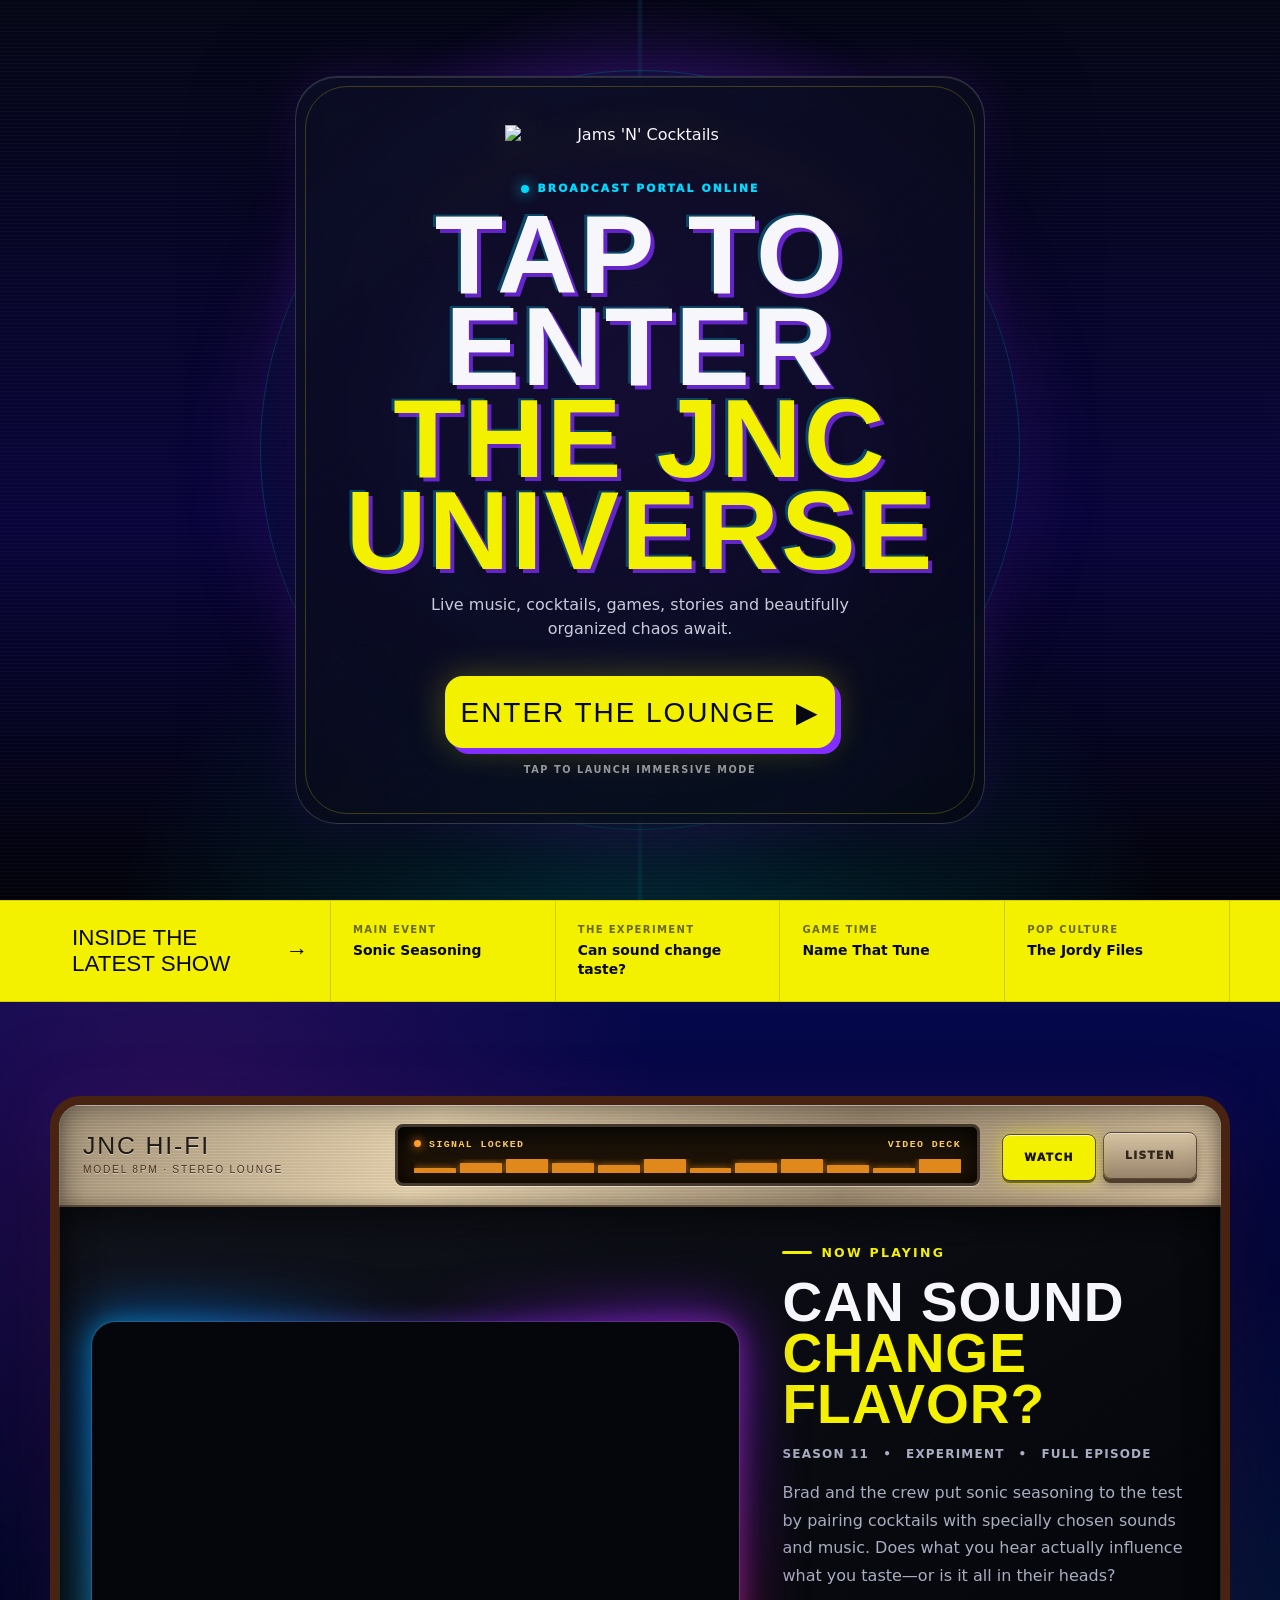
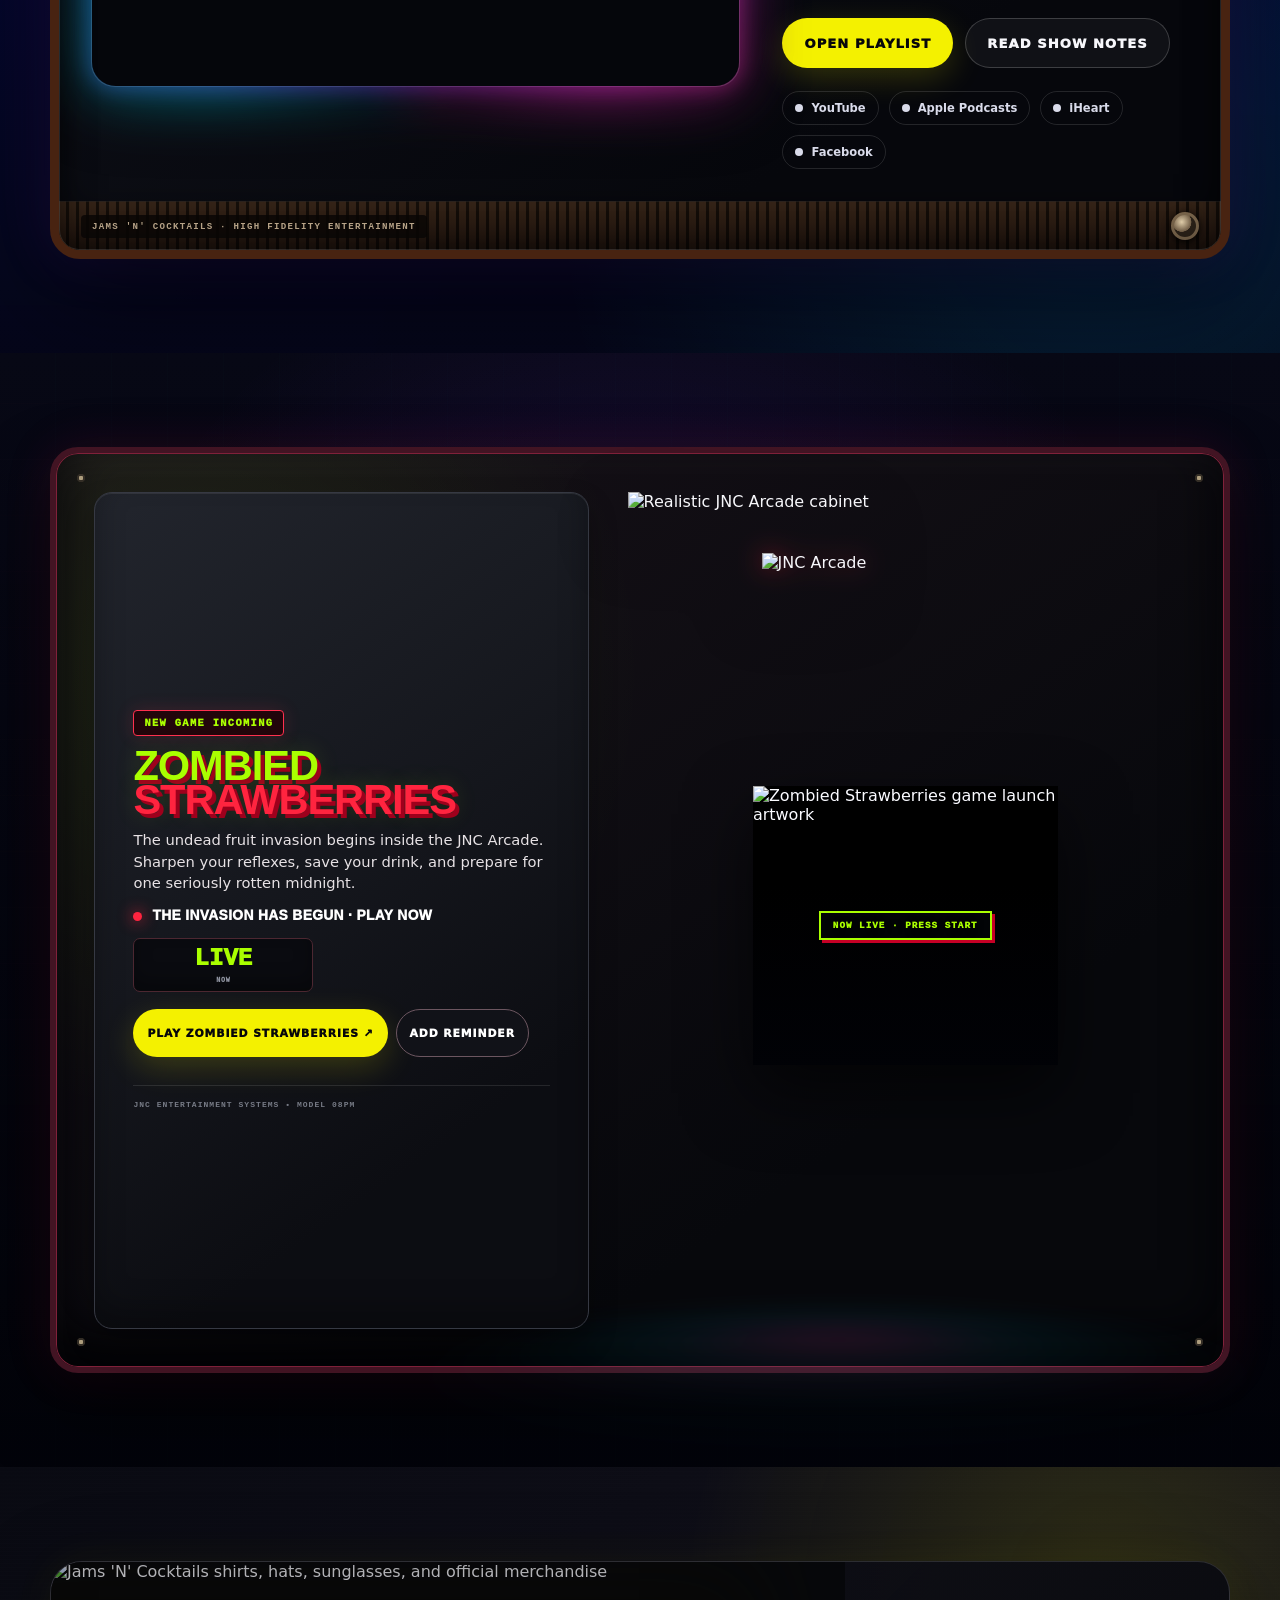
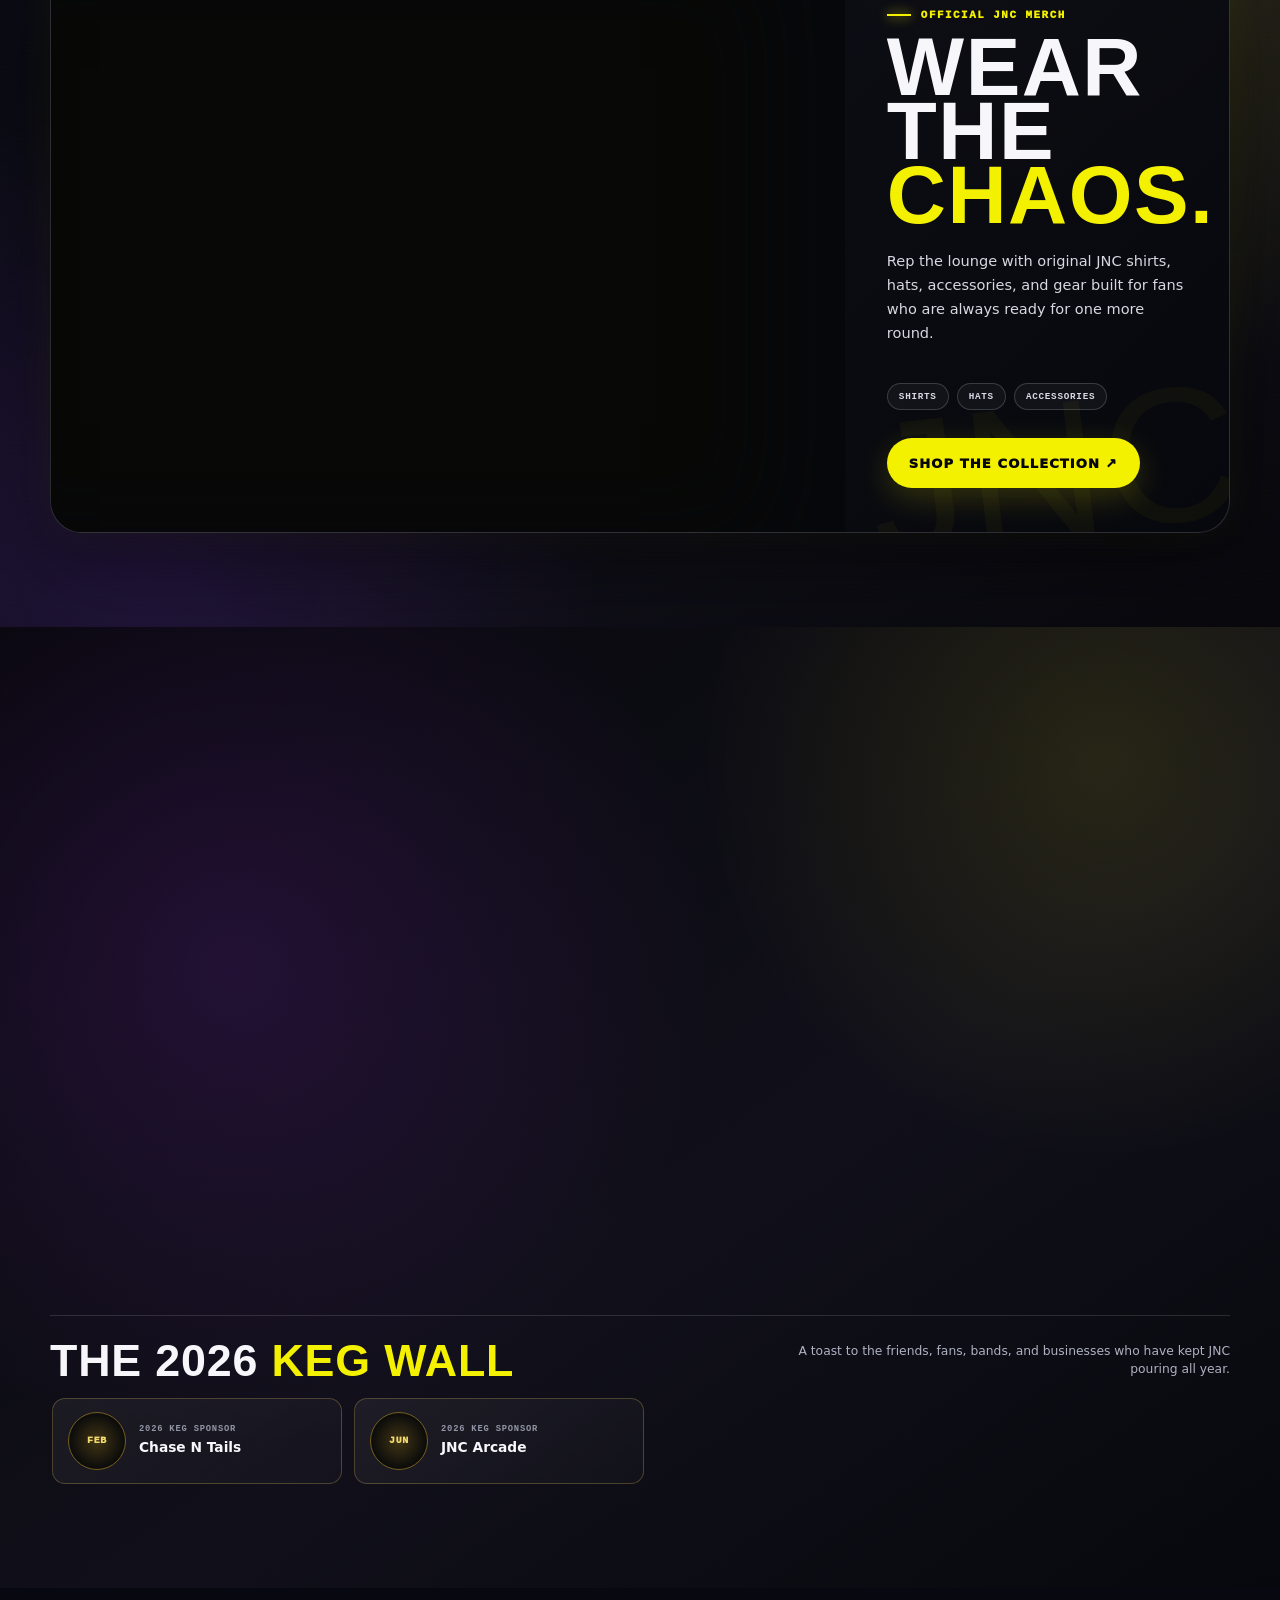
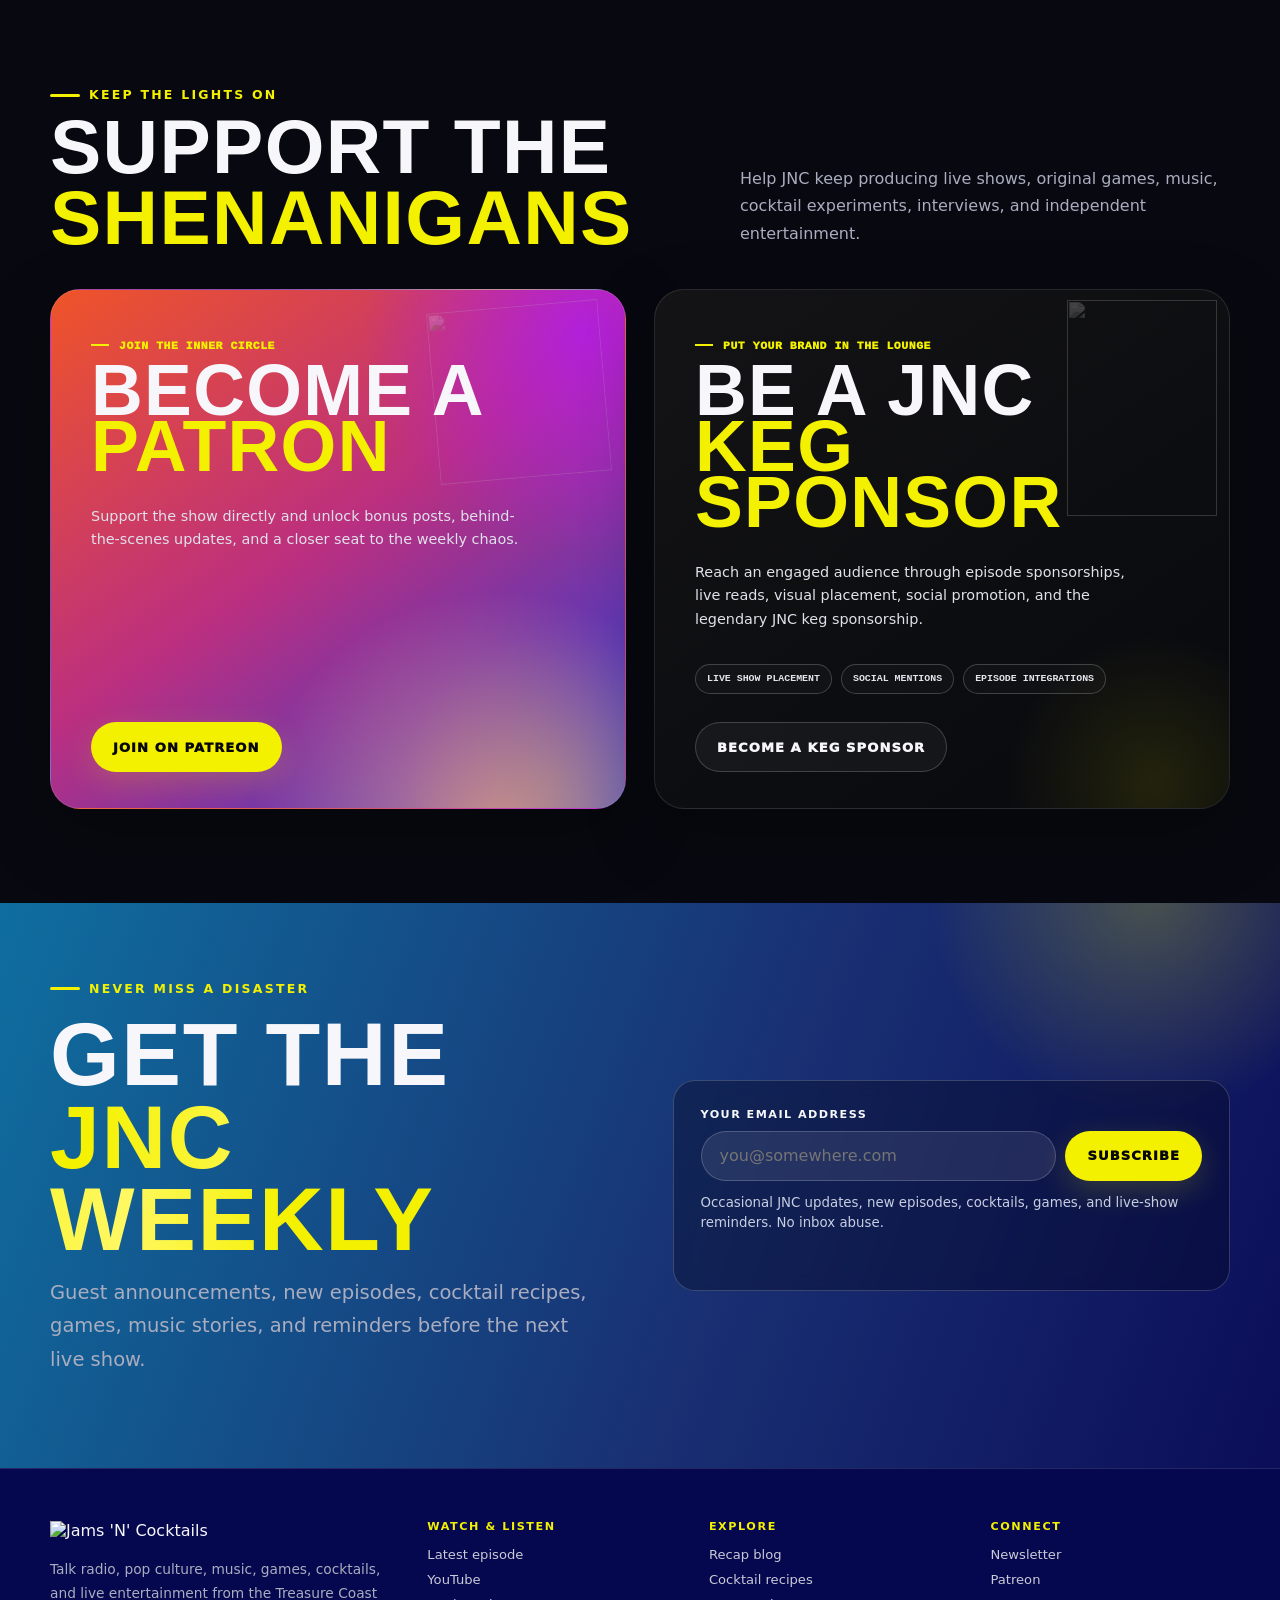
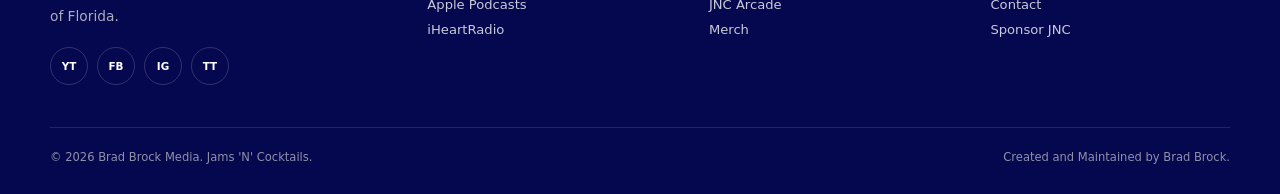
==== commit e08b33db: "Add files via upload" ====
--- a/index.html
+++ b/index.html
@@ -1754,7 +1754,7 @@
       .reveal{opacity:1;transform:none}
     }
   </style>
-  <link rel="stylesheet" href="https://pub-8e6b2ea3995b4e388da2a7f4b7057ada.r2.dev/assets/css/jnc-site-chrome.css">
+  <link rel="stylesheet" href="https://pub-8e6b2ea3995b4e388da2a7f4b7057ada.r2.dev/assets/css/jnc-site-chrome.css?v=20261101-tap">
 <!-- TEMPORARY JNC MONSTER BASH SKIN: expires Sunday Nov 1, 2026, midnight Eastern.
      Set enabled to false below to restore the regular design immediately. -->
 <script>
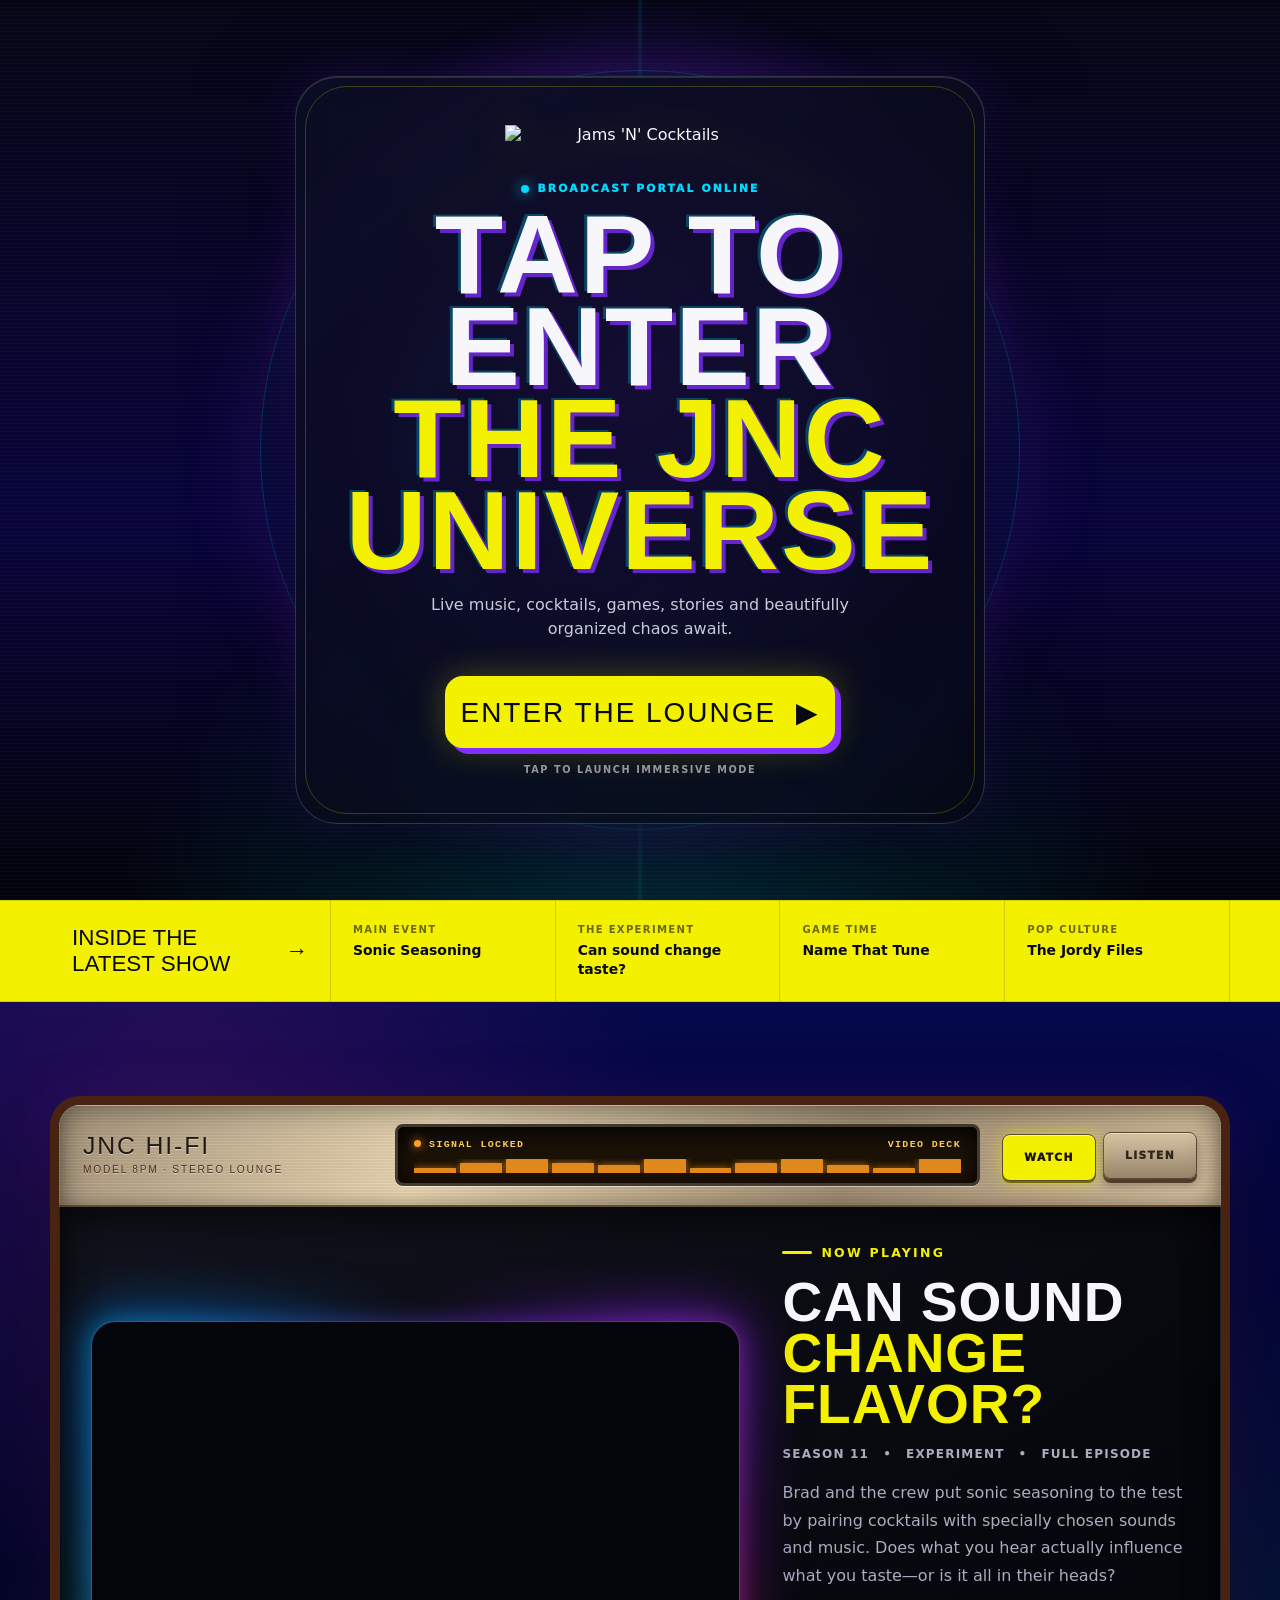
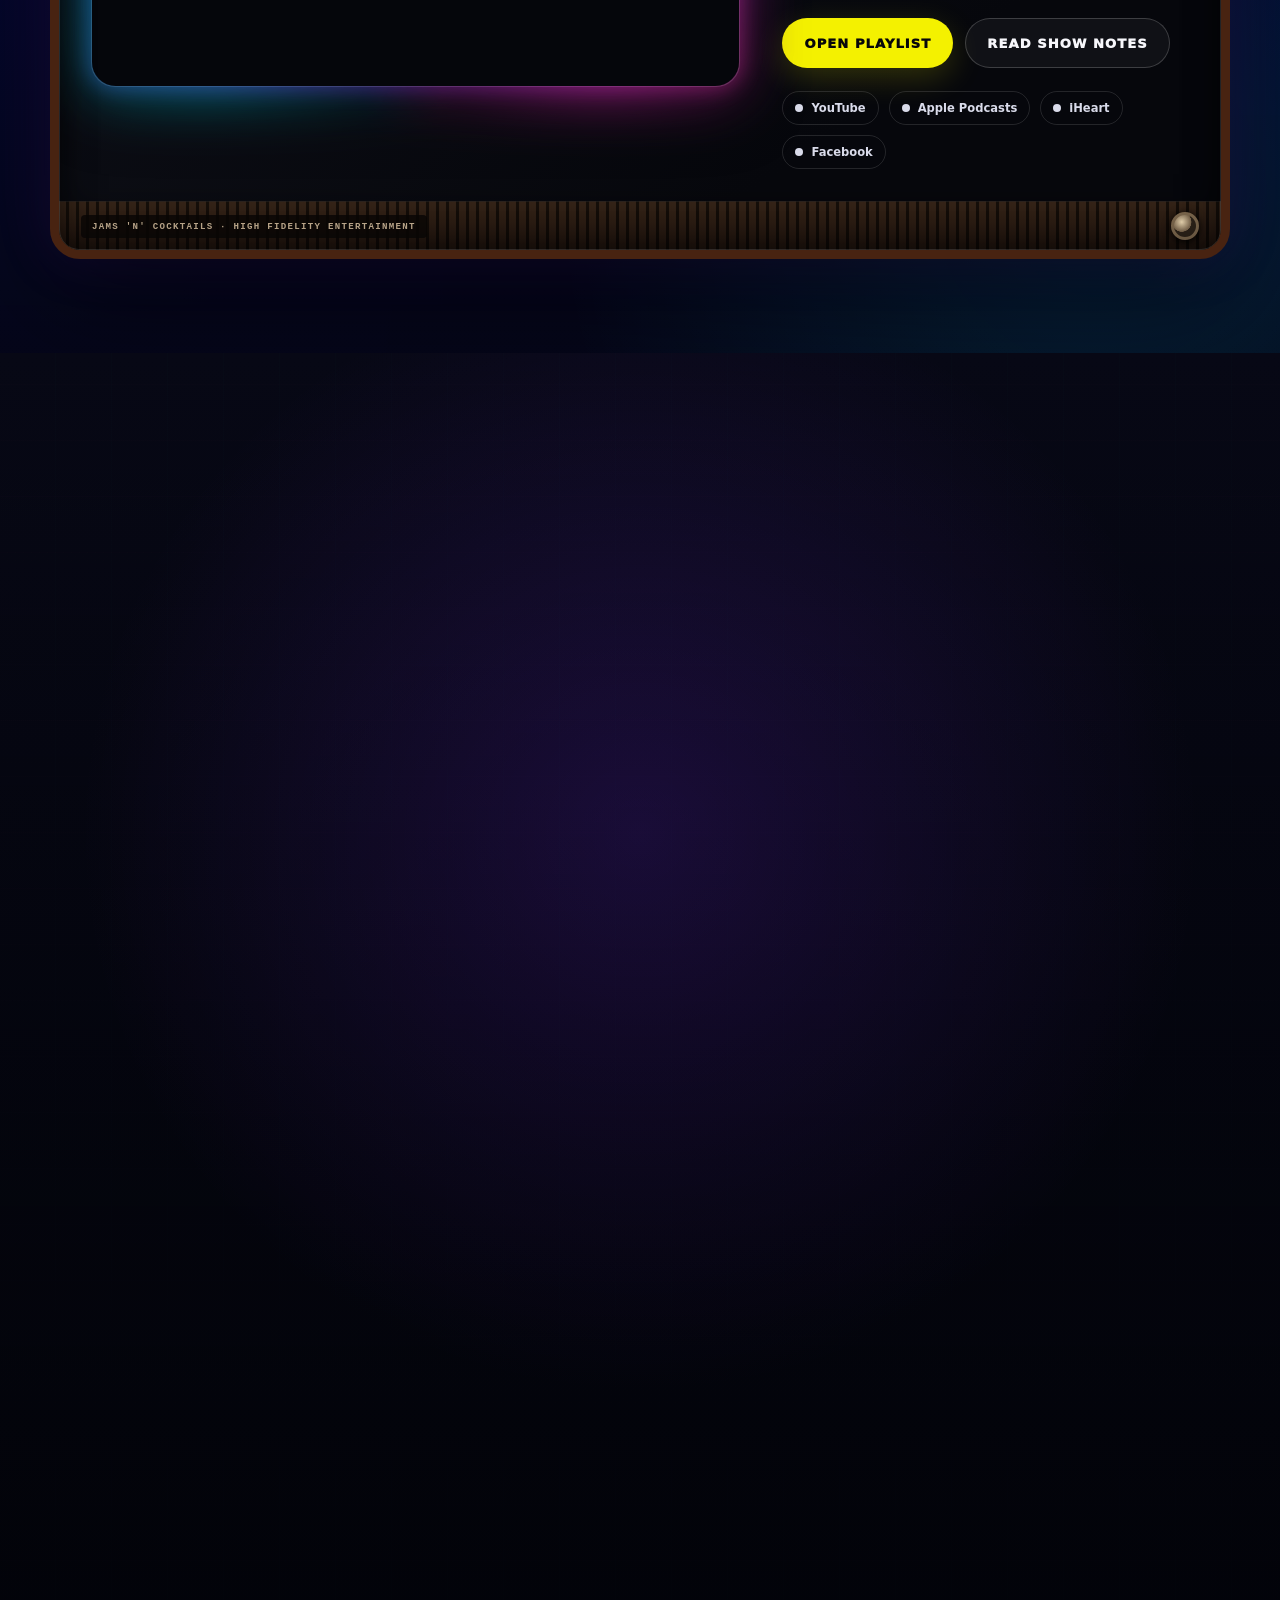
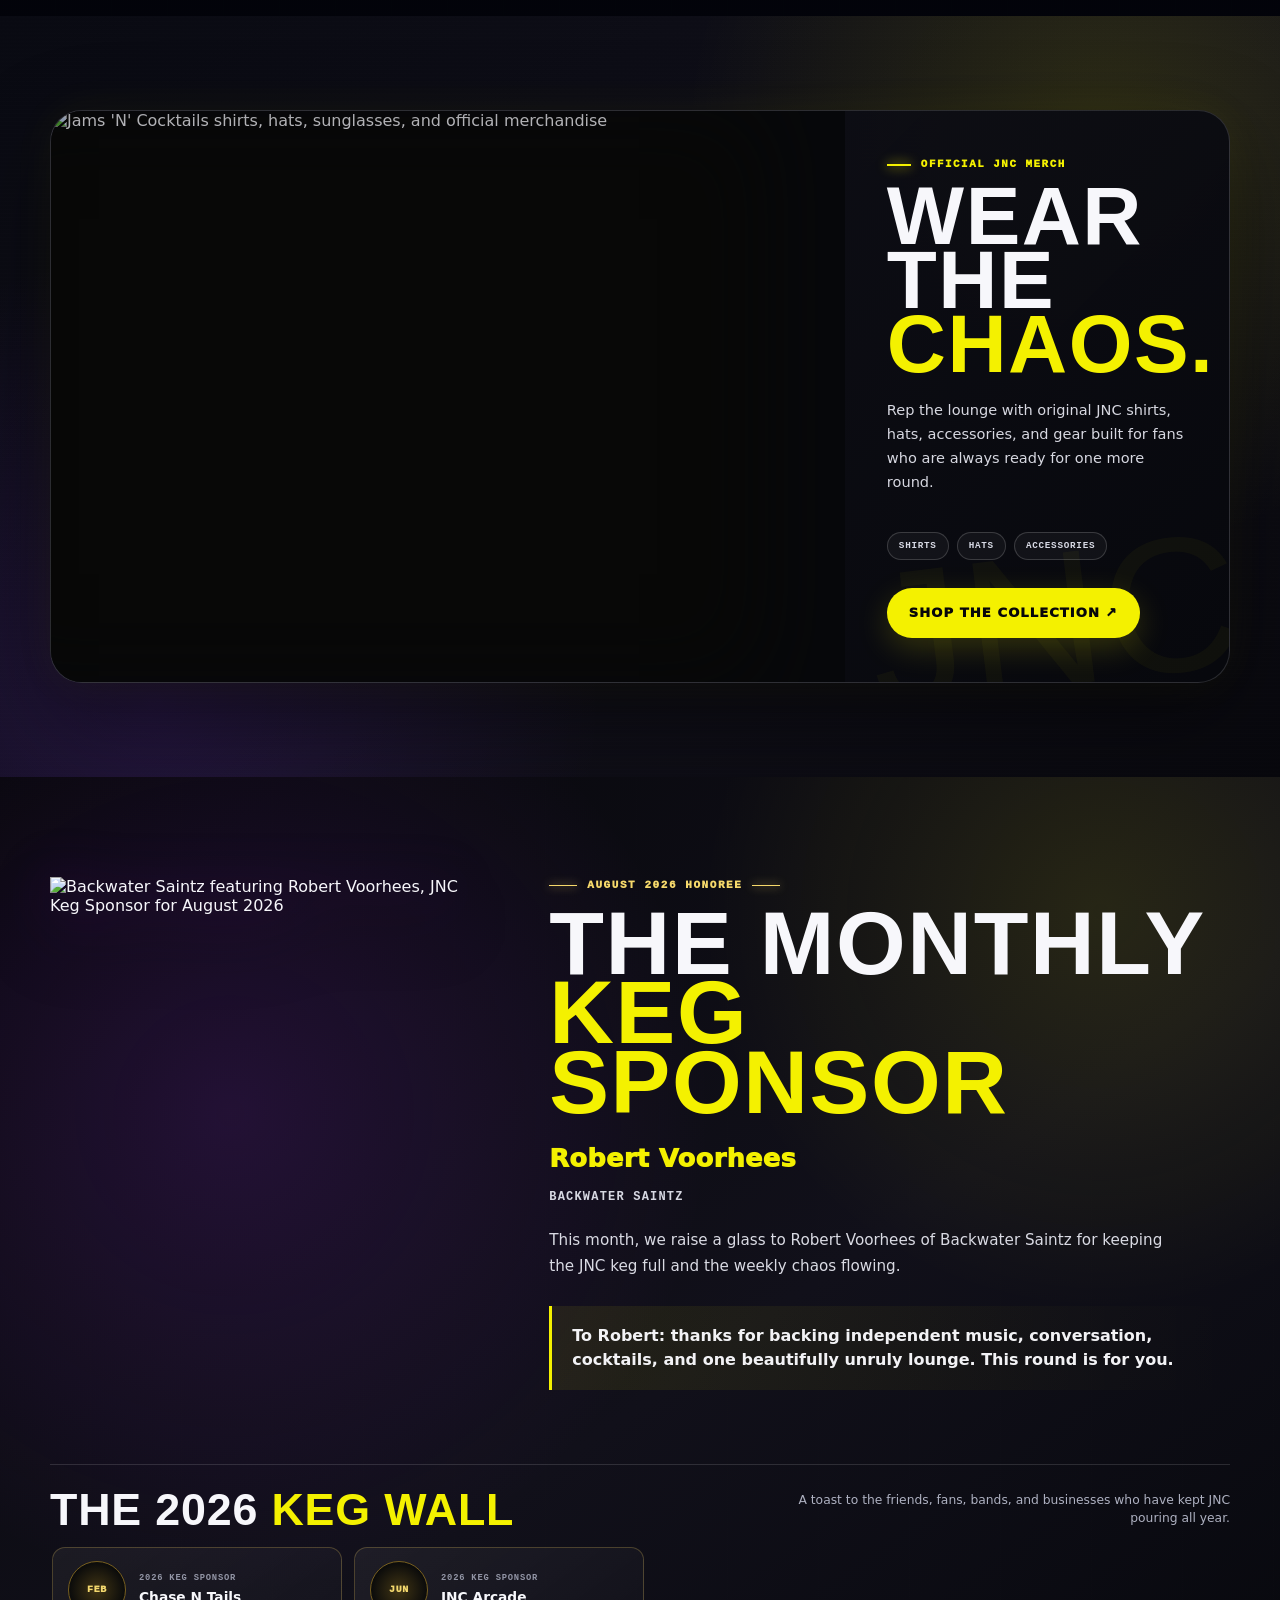
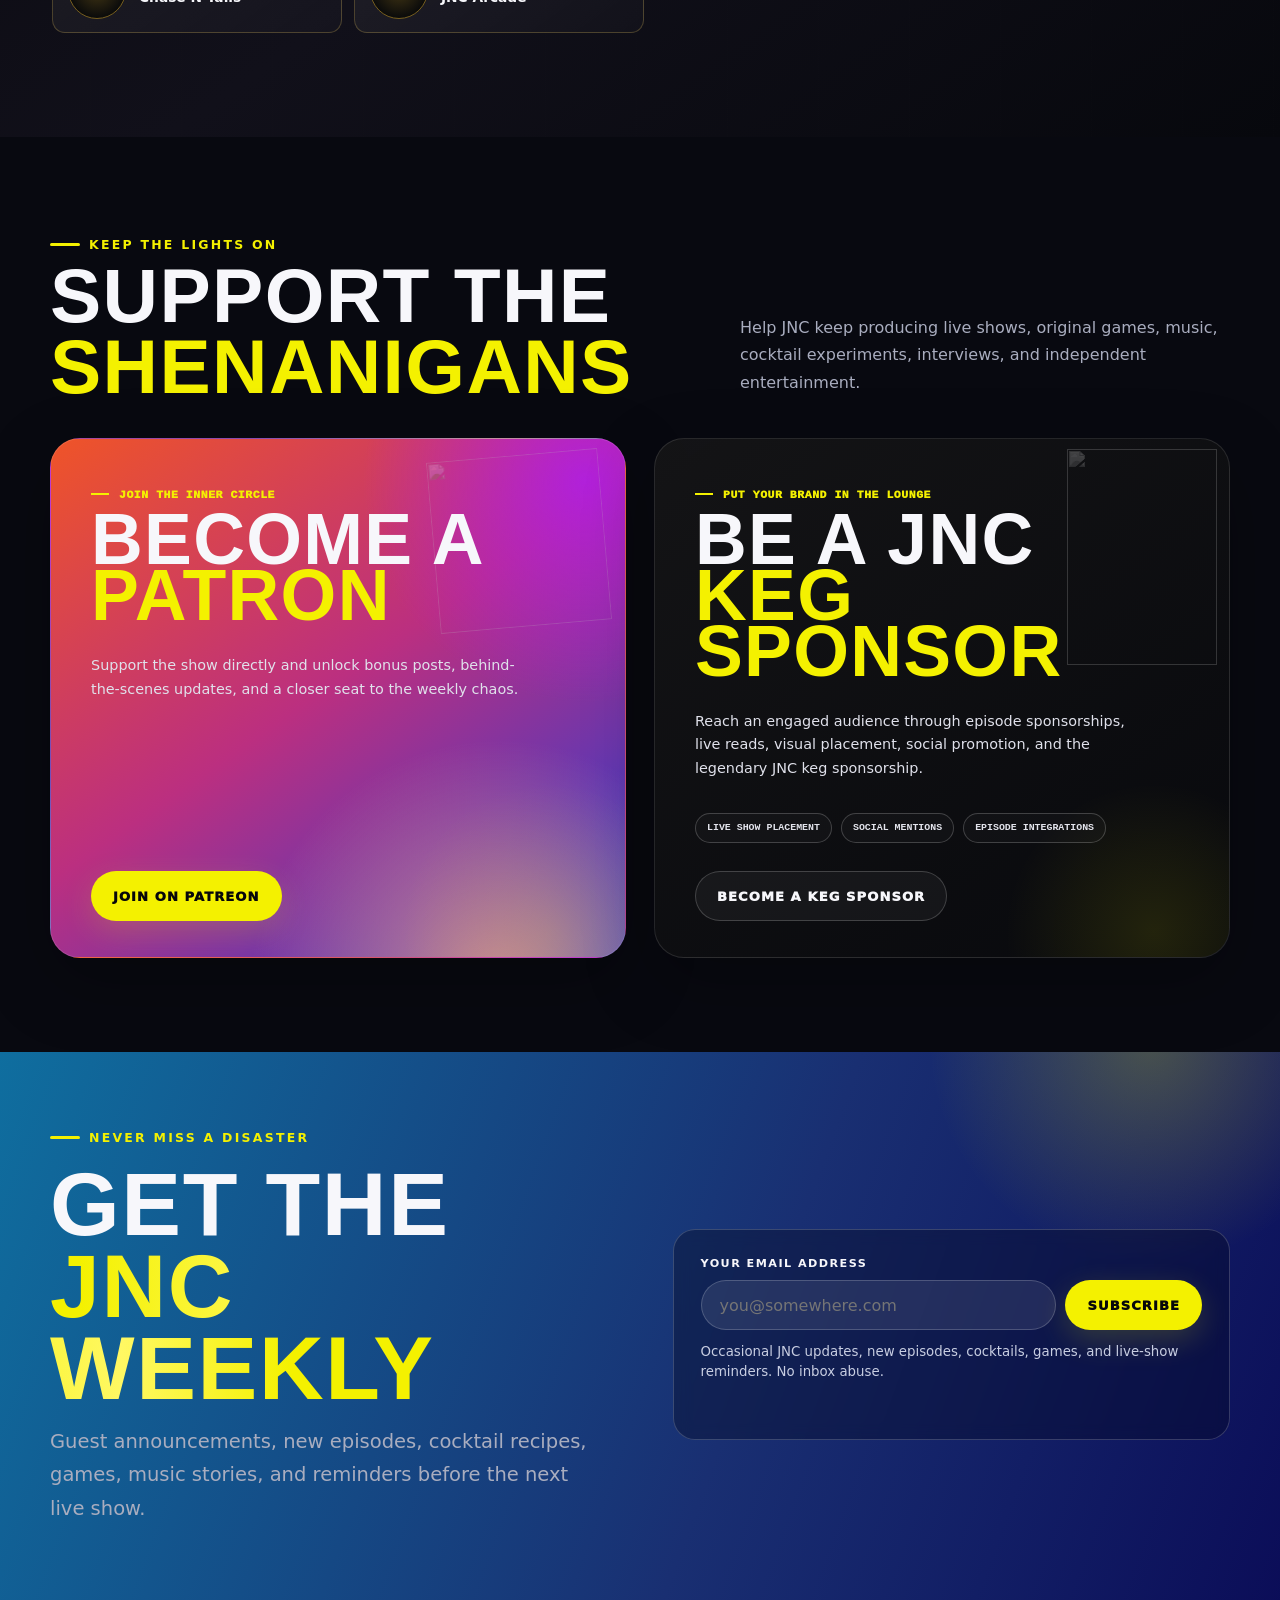
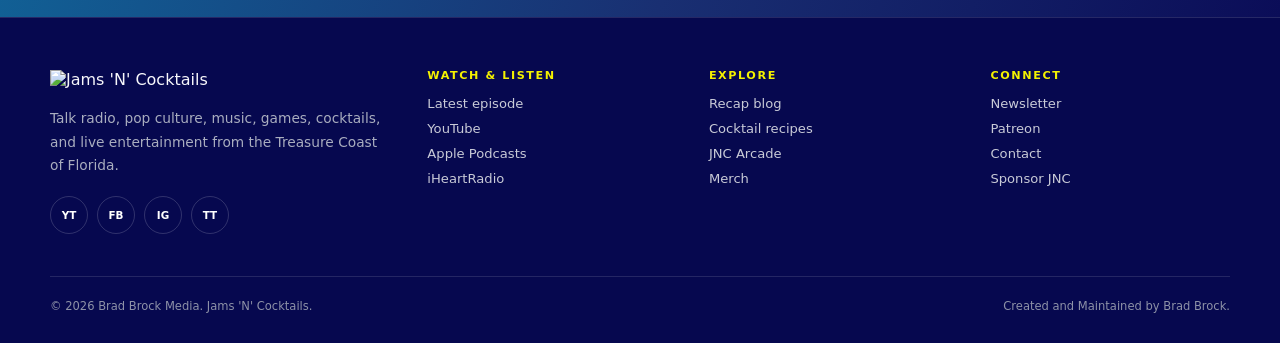
==== commit 3c7c5968: "Add files via upload" ====
--- a/index.html
+++ b/index.html
@@ -2486,7 +2486,7 @@
       catch (error) { setMediaMode('video',false); }
 
       /* TEMPORARY LAUNCH SWITCH: change true to false to restore the normal Arcade section. */
-      const ZOMBIED_STRAWBERRIES_TAKEOVER = true;
+      const ZOMBIED_STRAWBERRIES_TAKEOVER = false;
       const arcadeStage = document.querySelector('#arcade .arcade-stage');
       const zombieCountdown = document.getElementById('zombieLaunchCountdown');
       const zombieLaunchTime = document.getElementById('zombieLaunchTime');
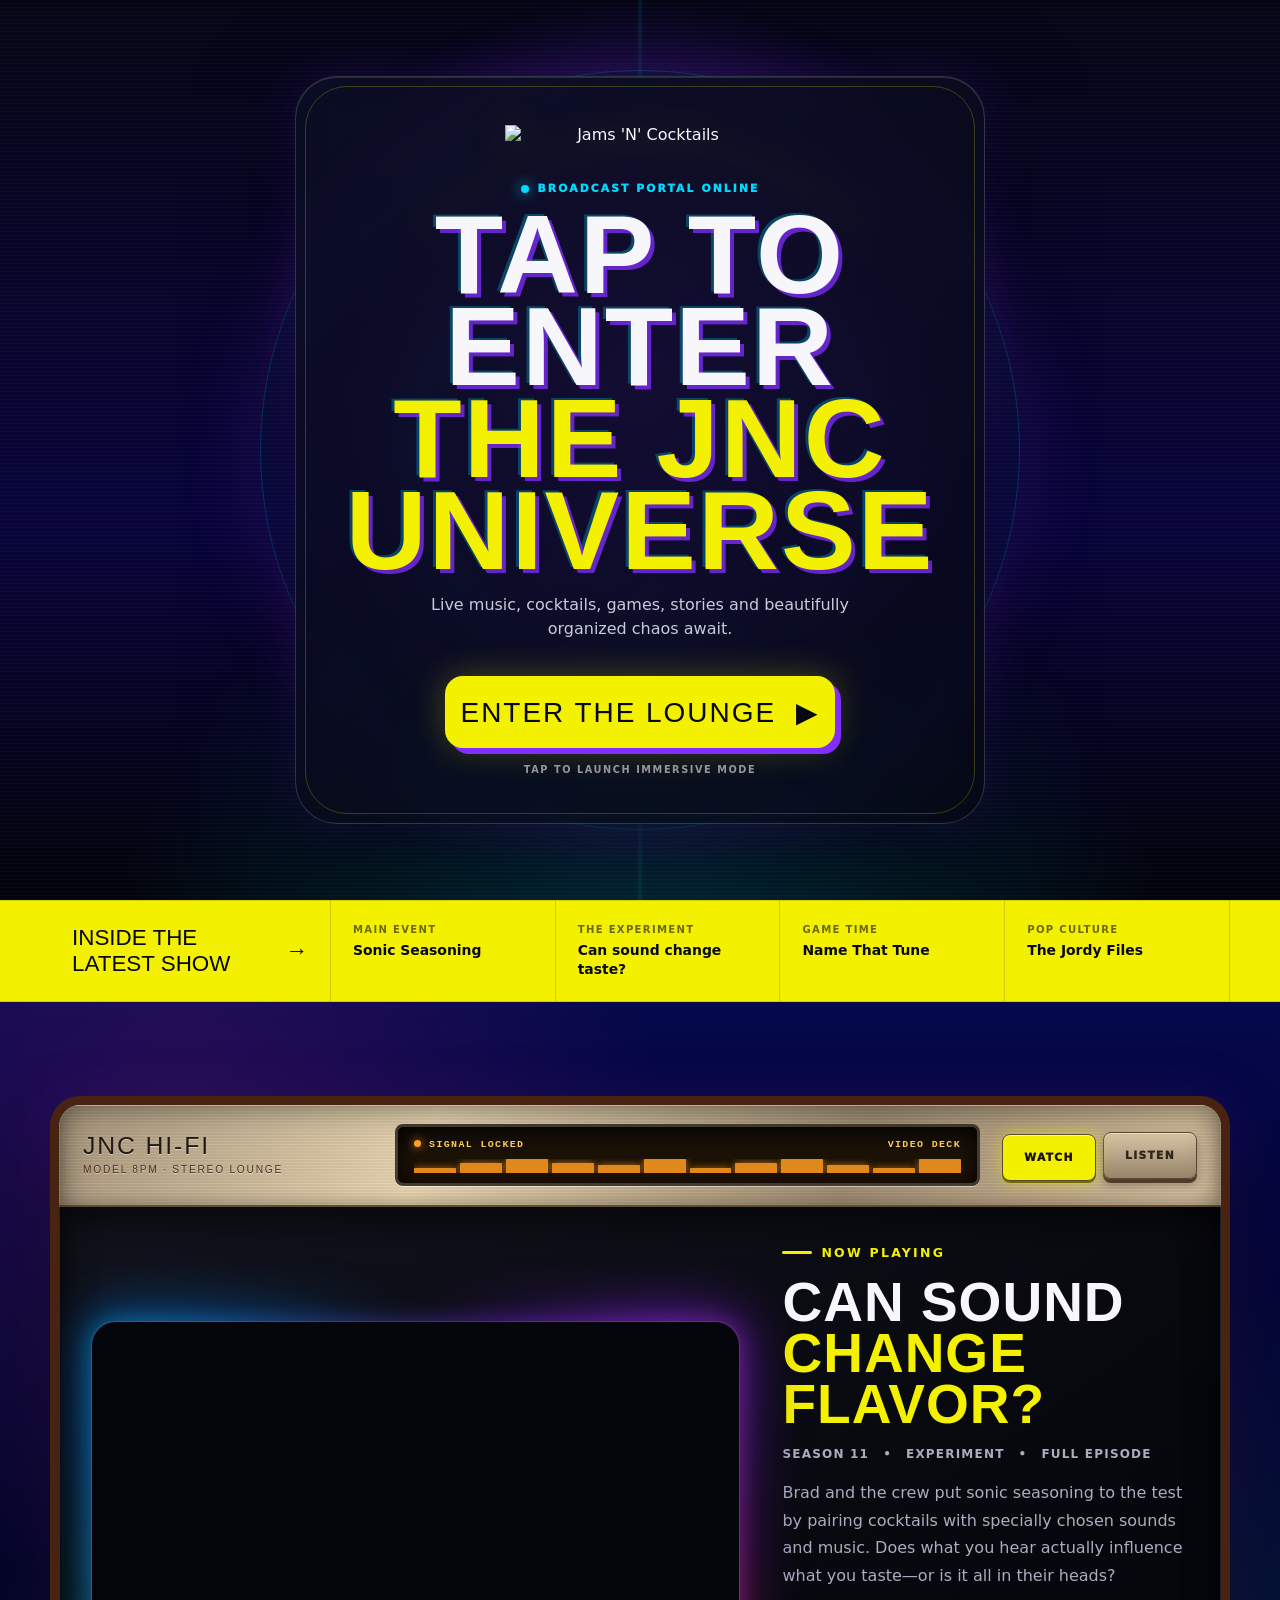
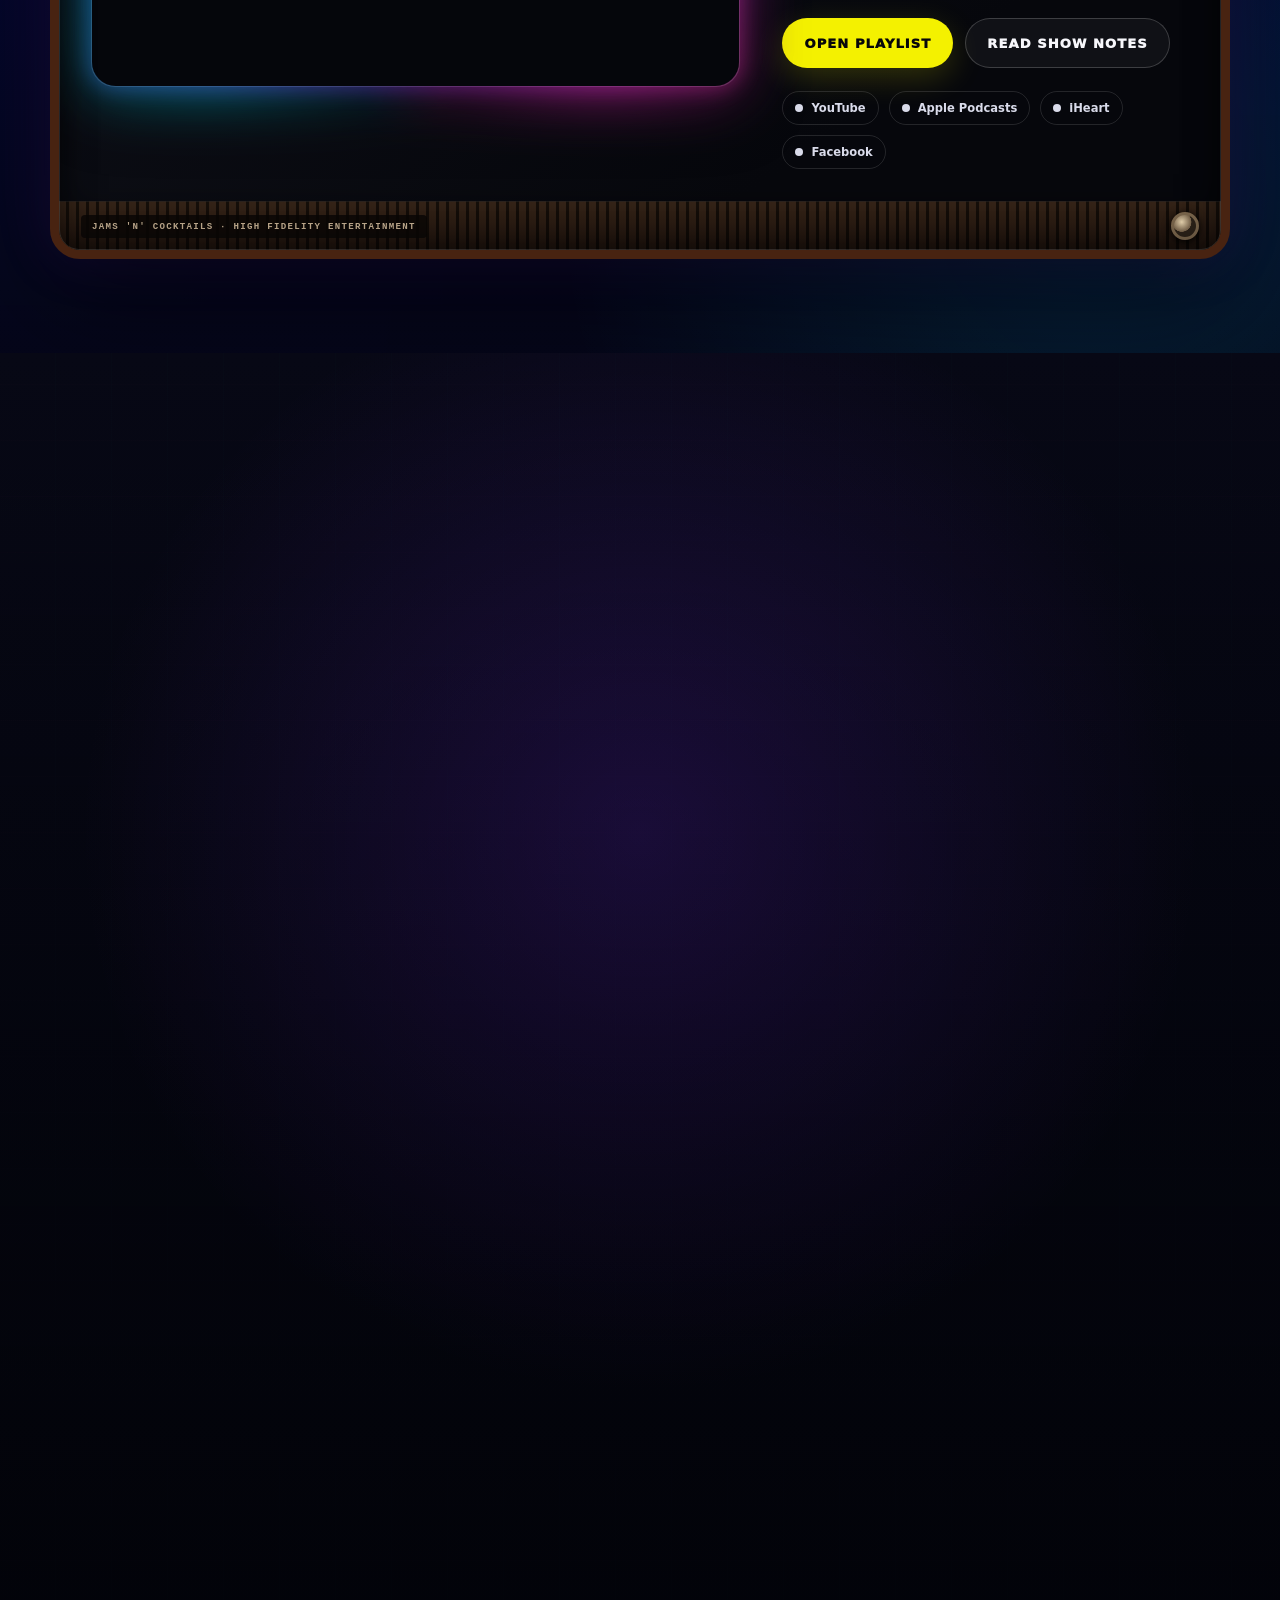
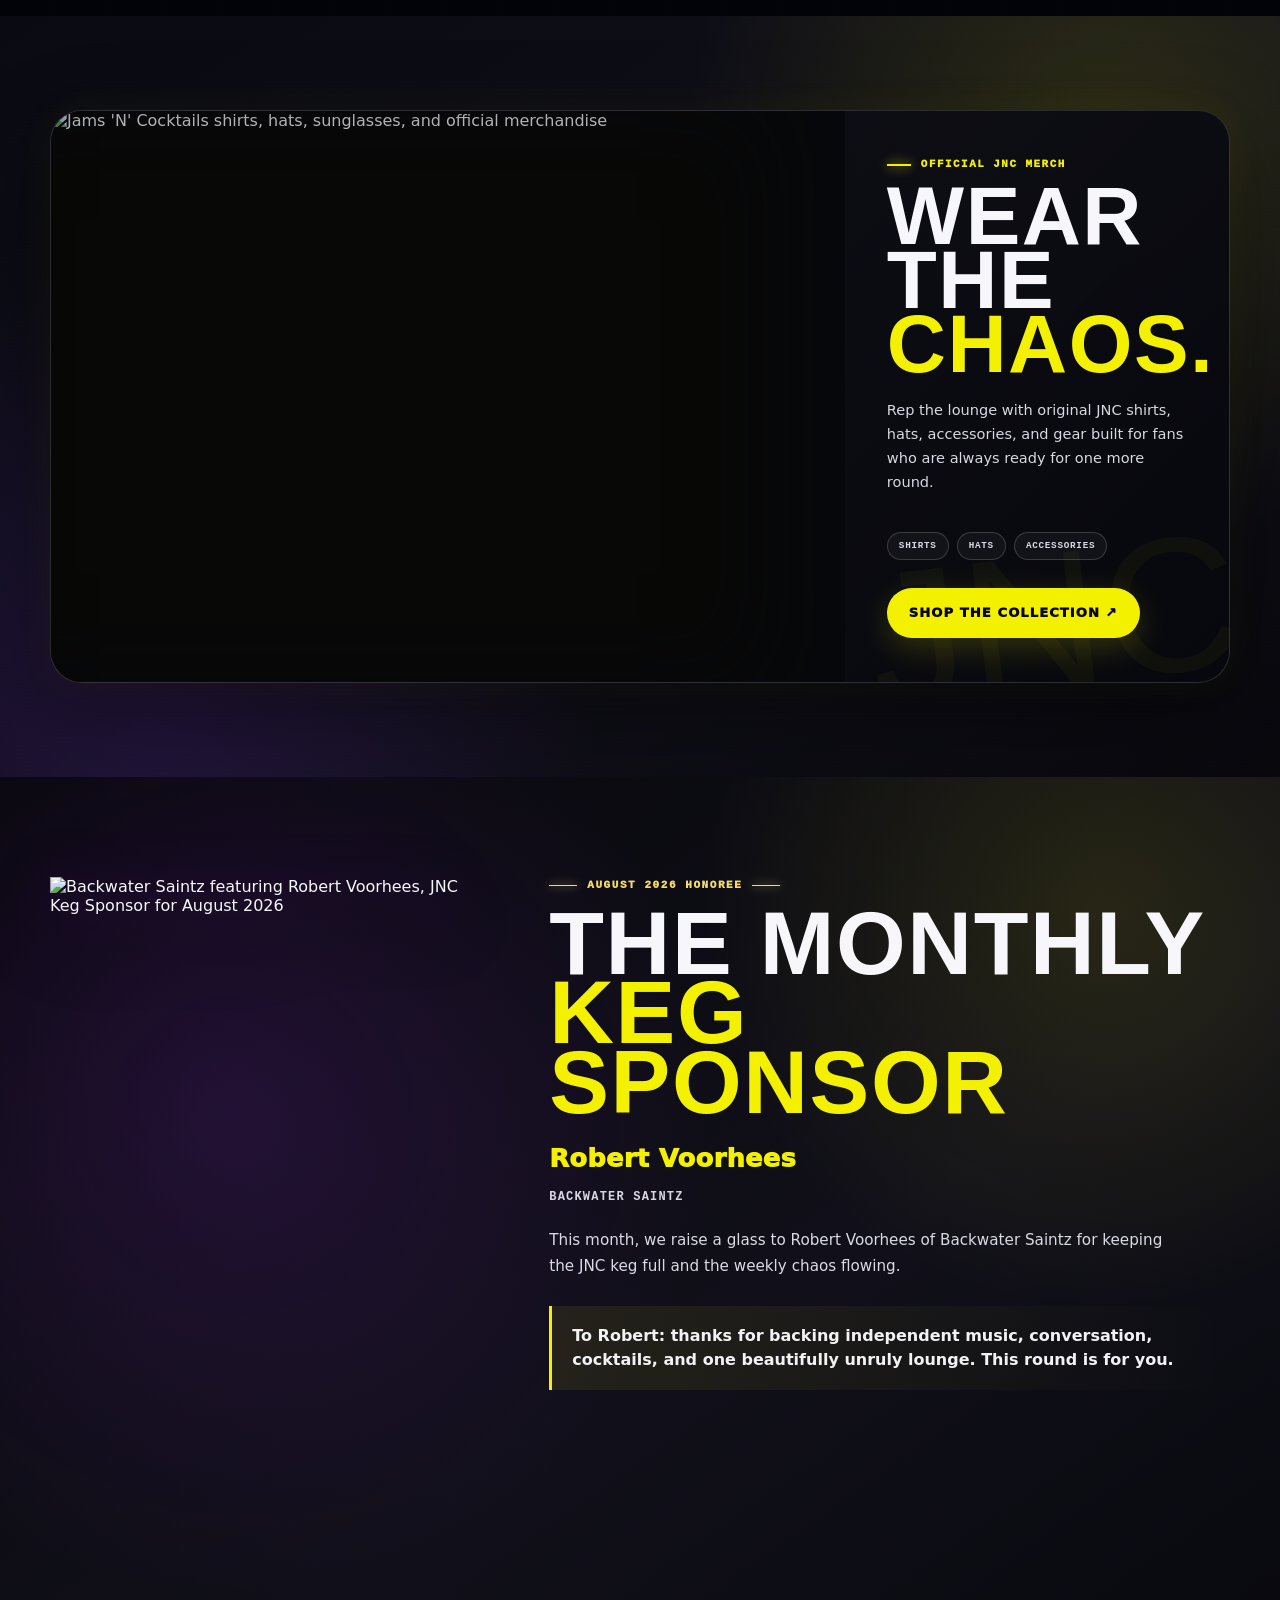
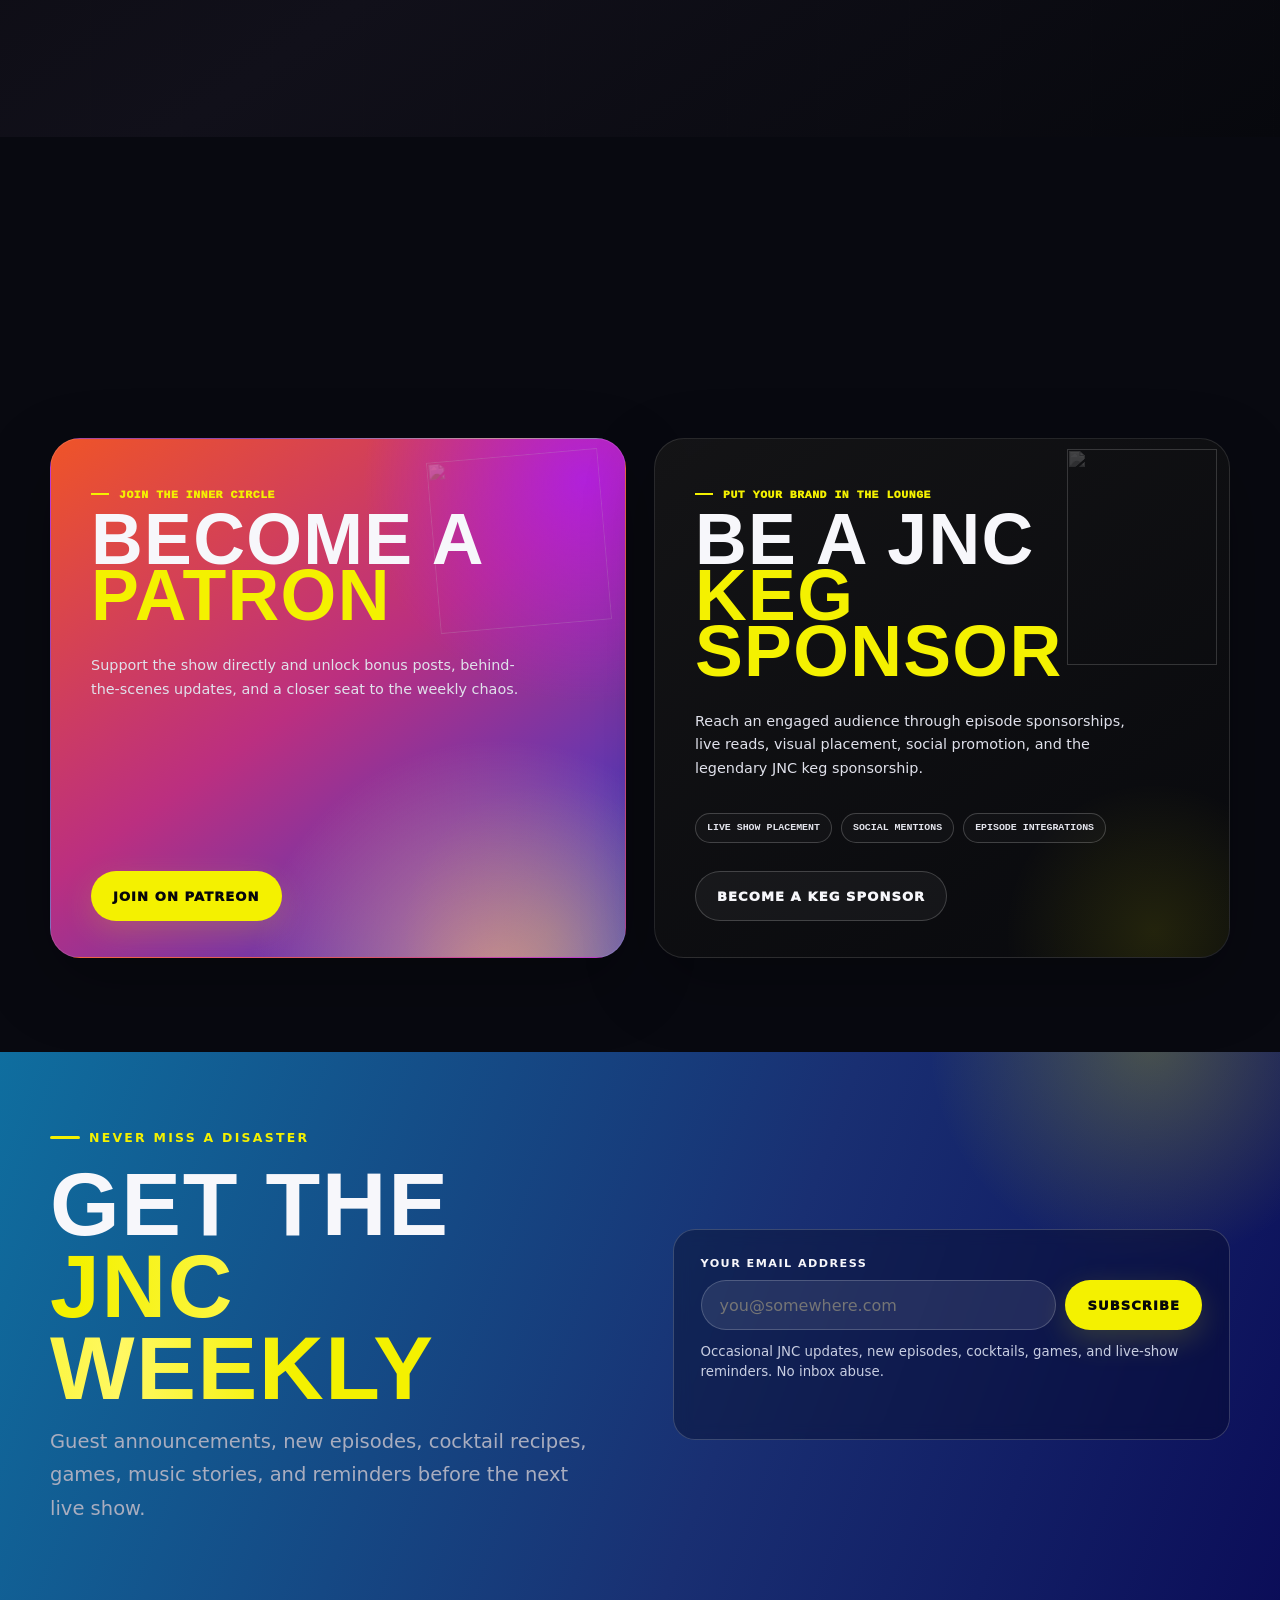
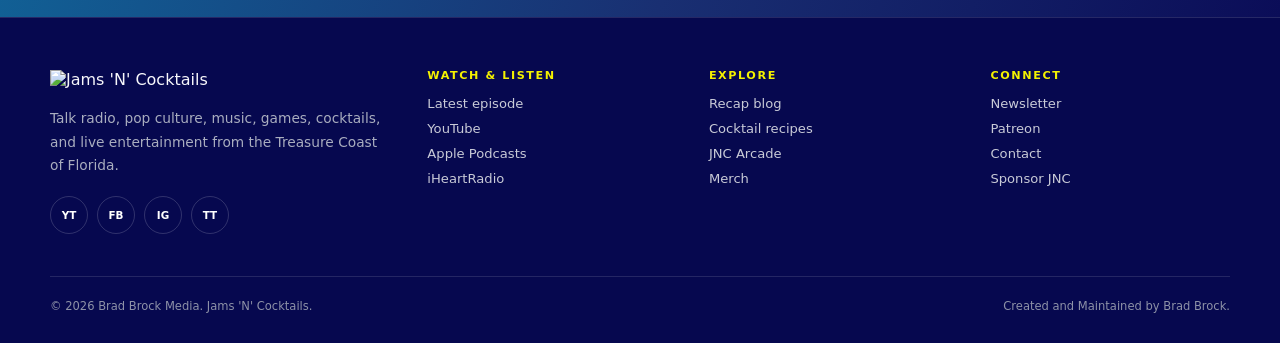
==== commit c956d8a3: "Add files via upload" ====
--- a/index.html
+++ b/index.html
@@ -519,6 +519,7 @@
       transform:scale(1.02);
       filter:saturate(1.13) contrast(1.06);
     }
+    .hero-image-wrap .hero-slide-incoming{position:absolute;inset:0}
     .hero-image-wrap::after{
       content:"";
       position:absolute;inset:0;
@@ -2720,5 +2721,103 @@
       }
     })();
   </script>
+<script>
+  (() => {
+    const frame = document.querySelector('.hero-image-wrap');
+    if (!frame || document.documentElement.classList.contains('jnc-monster-bash')) return;
+
+    const imageBase = location.protocol === 'file:' || ['localhost', '127.0.0.1'].includes(location.hostname)
+      ? 'assets/images/'
+      : 'https://pub-8e6b2ea3995b4e388da2a7f4b7057ada.r2.dev/assets/images/';
+    const photos = [
+      ['jnc-hero-brad-1.jpg', 'Brad raises a glass beside the JNC microphone'],
+      ['jnc-hero-brad-2.jpg', 'Brad mixes a cocktail behind the bar'],
+      ['jnc-hero-brad-3.jpg', 'Brad sits at the microphone with an acoustic guitar'],
+      ['jnc-hero-brad-4.jpg', 'Brad gestures while speaking into the microphone'],
+      ['jnc-hero-brad-5.jpg', 'Brad holds up a gold record in the JNC studio']
+    ];
+    const motion = matchMedia('(prefers-reduced-motion: reduce)');
+    let current = frame.querySelector('img');
+    let queue = [];
+    let timer;
+    let advancing = false;
+    let preloaded;
+    const holdMs = 5000;
+    const fadeMs = 1250;
+
+    function shuffle(last) {
+      const order = [...photos];
+      for (let i = order.length - 1; i > 0; i--) {
+        const j = Math.floor(Math.random() * (i + 1));
+        [order[i], order[j]] = [order[j], order[i]];
+      }
+      if (order[0][0] === last) order.push(order.shift());
+      return order;
+    }
+
+    function loadPhoto([file, alt]) {
+      const image = new Image(941, 941);
+      image.alt = alt;
+      image.dataset.photo = file;
+      image.src = imageBase + file;
+      return { file, ready: image.decode().then(() => image, () => null) };
+    }
+
+    function schedule() {
+      clearTimeout(timer);
+      if (motion.matches || document.hidden || advancing) return;
+      if (!queue.length) queue = shuffle(current.dataset.photo);
+      if (preloaded?.file !== queue[0][0]) preloaded = loadPhoto(queue[0]);
+      timer = setTimeout(() => advance(), holdMs);
+    }
+
+    async function advance(first = false) {
+      if (advancing) return;
+      advancing = true;
+      const last = current.dataset.photo;
+      if (!queue.length) queue = shuffle(last);
+      while (queue.length) {
+        const [file, alt] = queue.shift();
+        const pending = preloaded?.file === file ? preloaded : loadPhoto([file, alt]);
+        preloaded = undefined;
+        const next = await pending.ready;
+        if (!next) continue;
+        if (!first && (motion.matches || document.hidden)) {
+          queue.unshift([file, alt]);
+          break;
+        }
+        if (!motion.matches && next.animate) {
+          next.animate([{ scale: 1.13 }, { scale: 1 }], {
+            duration: holdMs + fadeMs * (first ? 1 : 2),
+            easing: 'ease-out',
+            fill: 'both'
+          });
+        }
+        if (!first && !motion.matches) {
+          next.className = 'hero-slide-incoming';
+          next.setAttribute('aria-hidden', 'true');
+          frame.append(next);
+          if (next.animate) {
+            await next.animate([{ opacity: 0 }, { opacity: 1 }], {
+              duration: fadeMs,
+              easing: 'ease-out'
+            }).finished;
+          }
+        }
+        next.classList.remove('hero-slide-incoming');
+        next.removeAttribute('aria-hidden');
+        current.replaceWith(next);
+        current = next;
+        break;
+      }
+      advancing = false;
+      schedule();
+    }
+
+    document.addEventListener('visibilitychange', schedule);
+    motion.addEventListener('change', schedule);
+    advance(true);
+  })();
+</script>
 </body>
 </html>
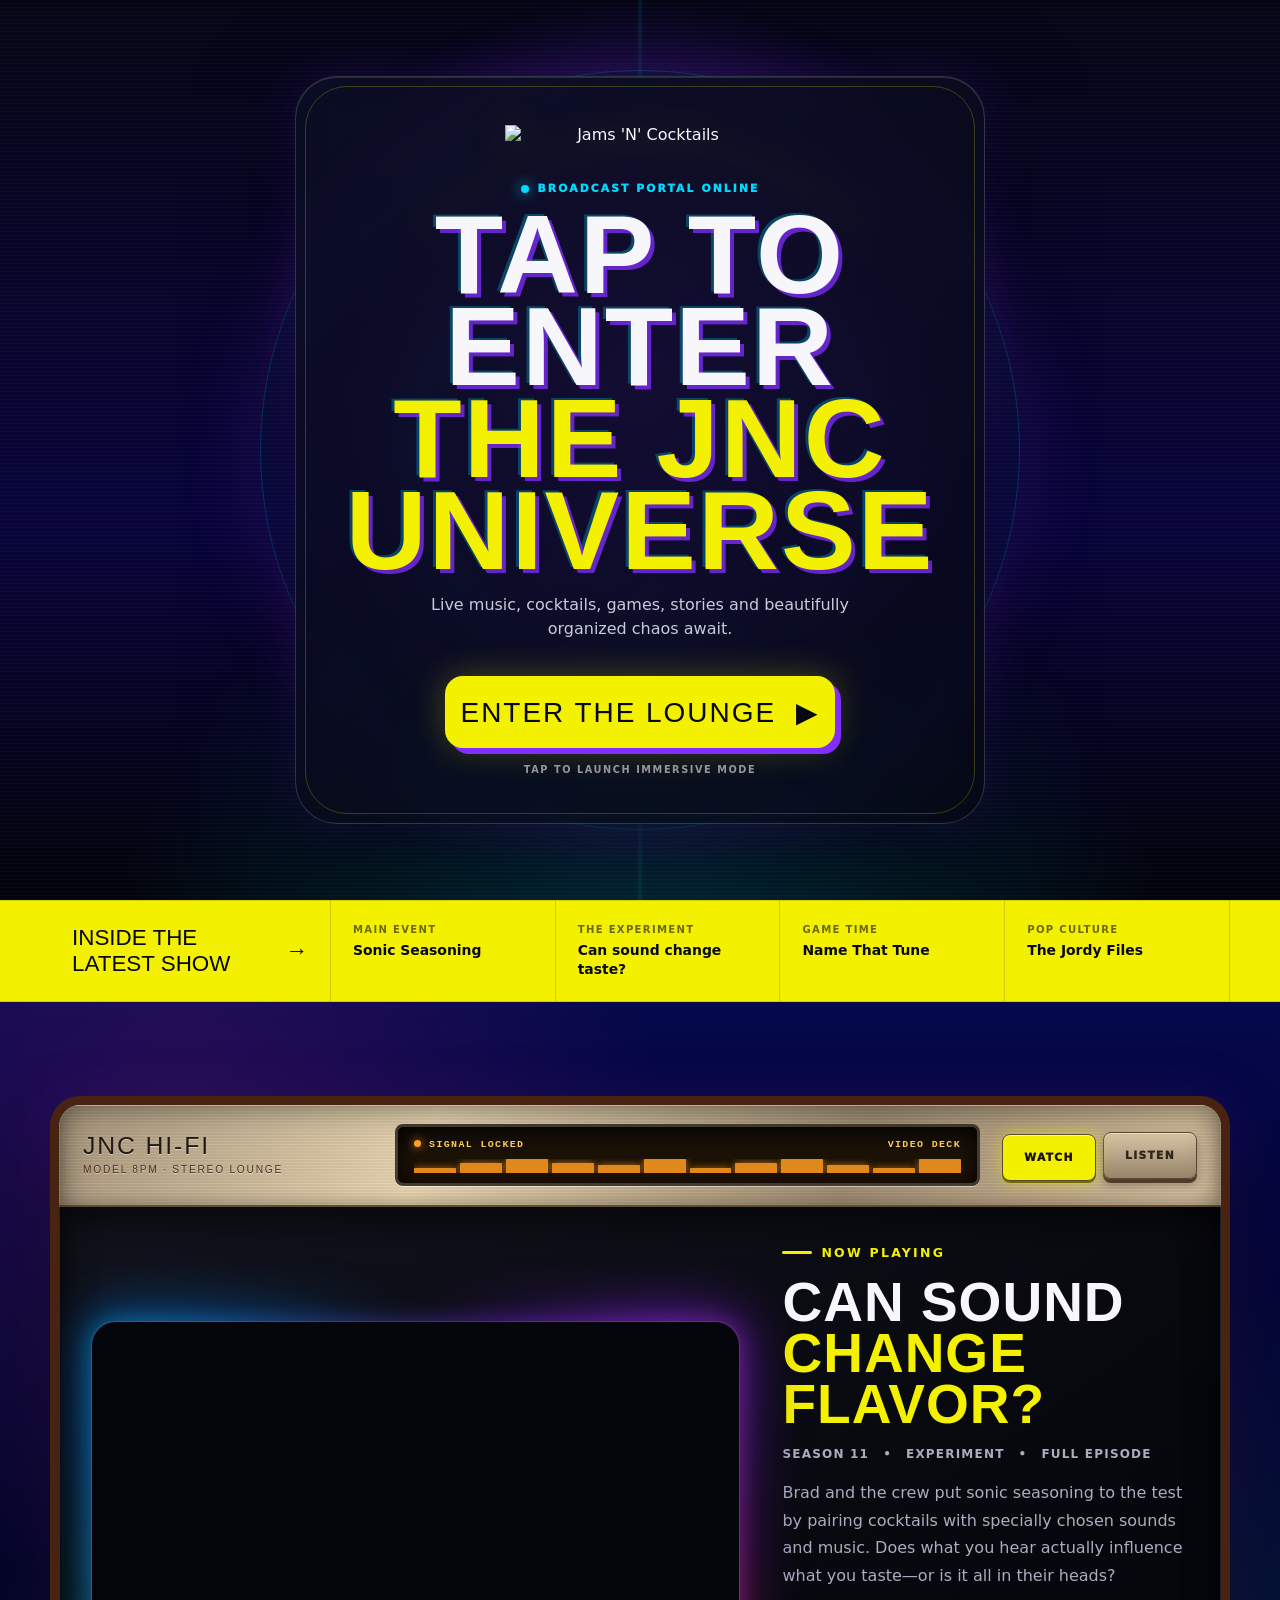
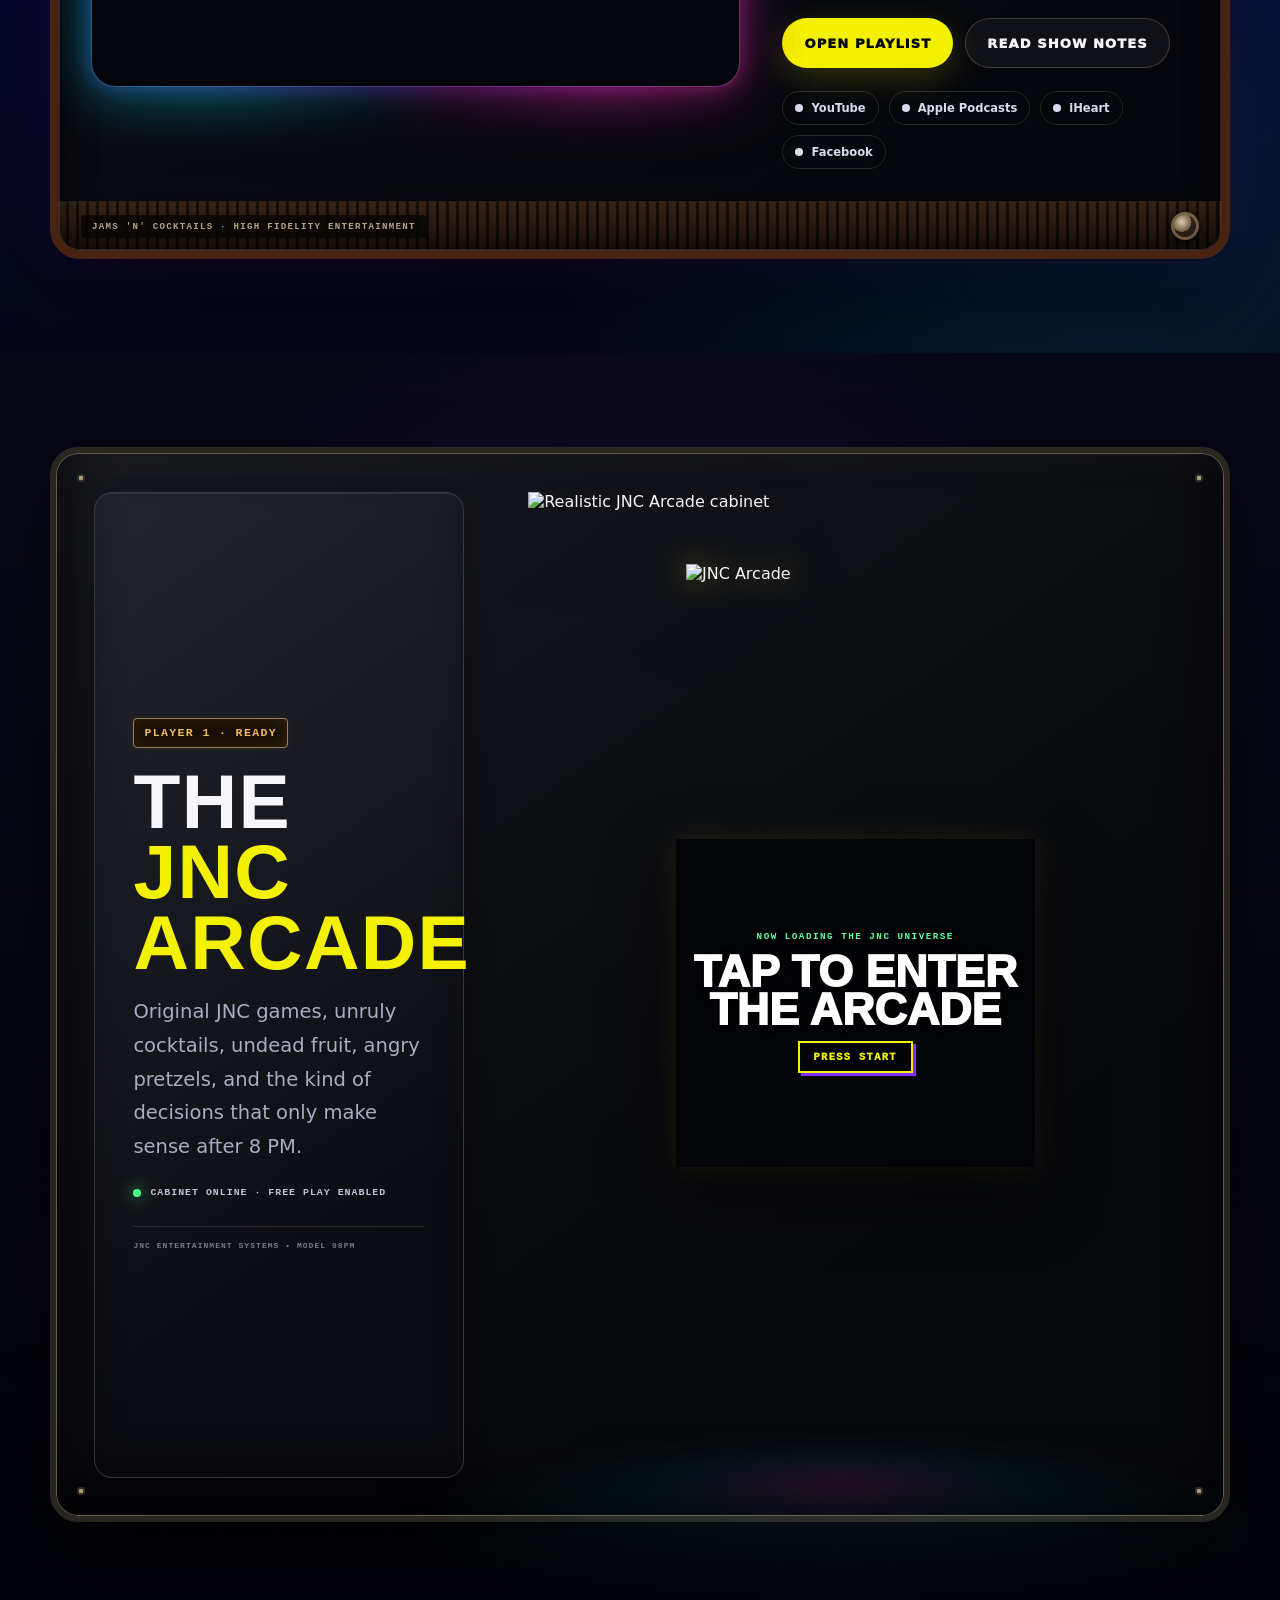
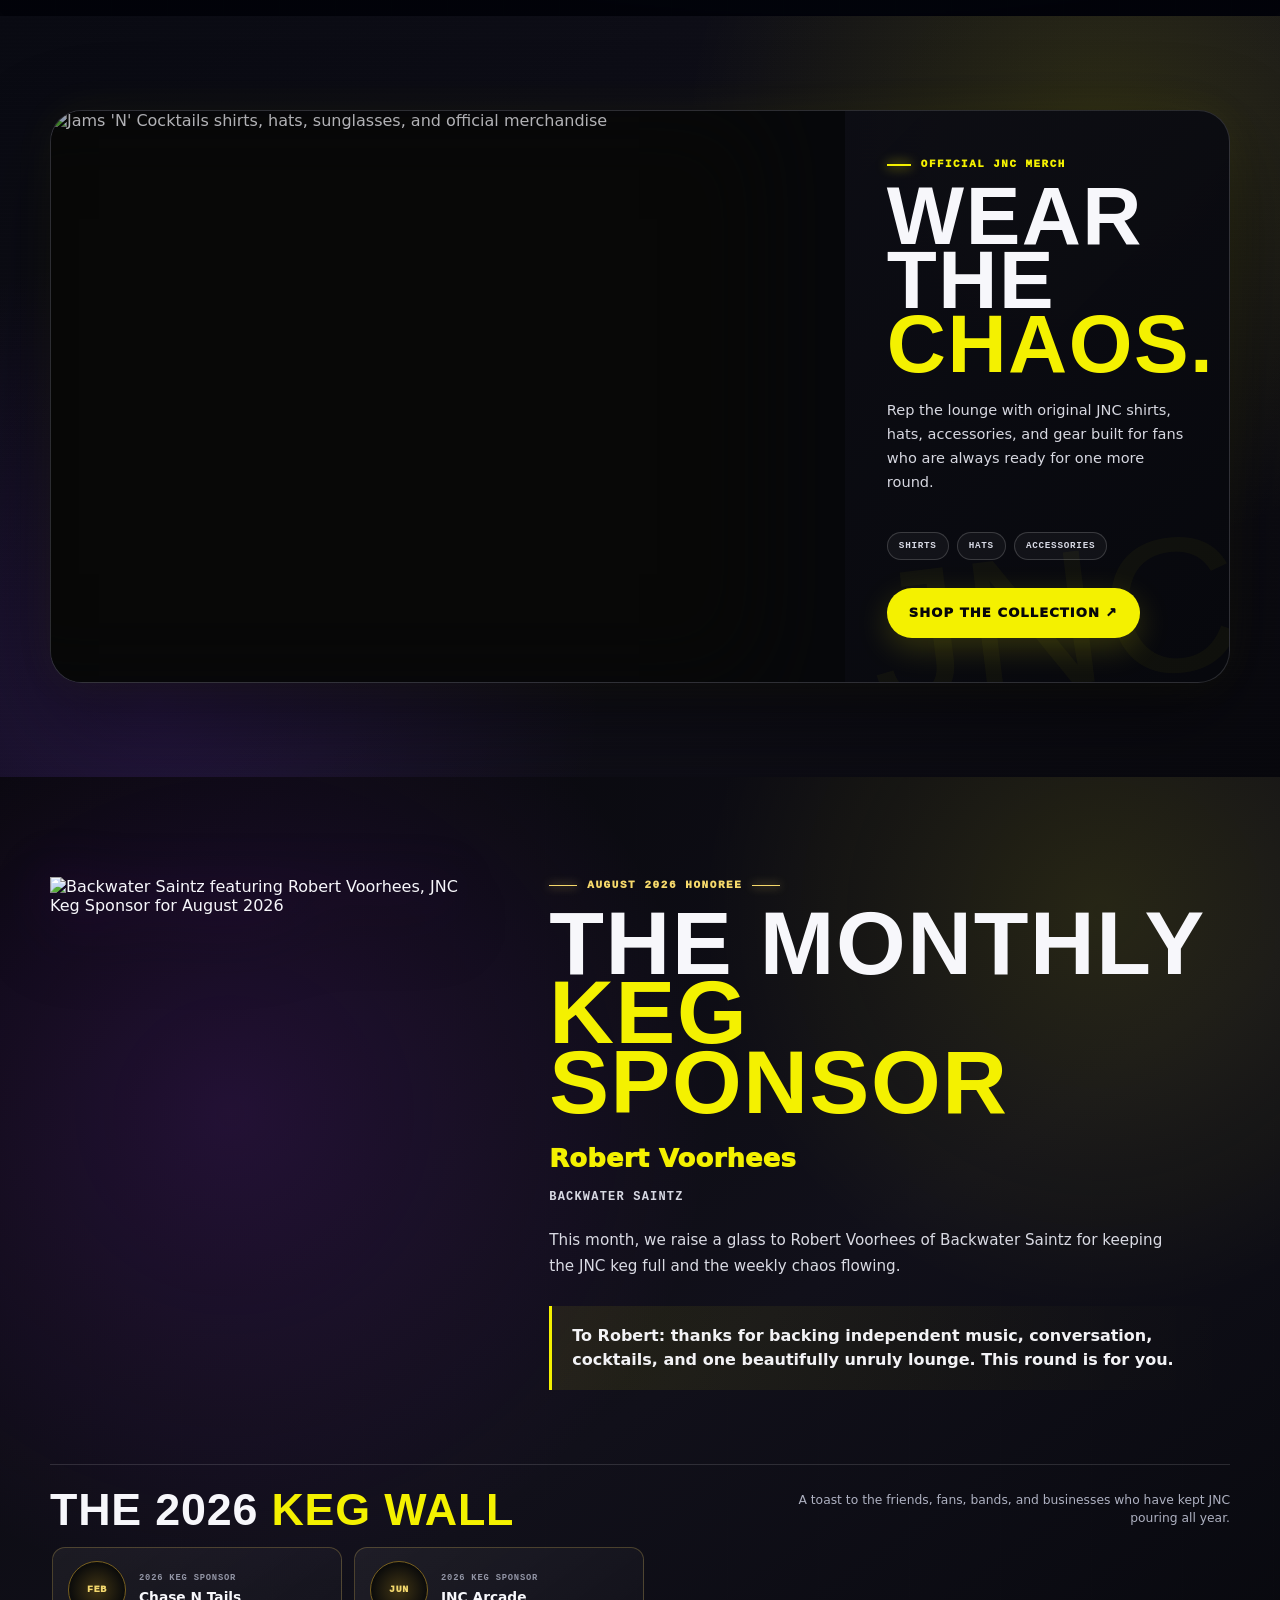
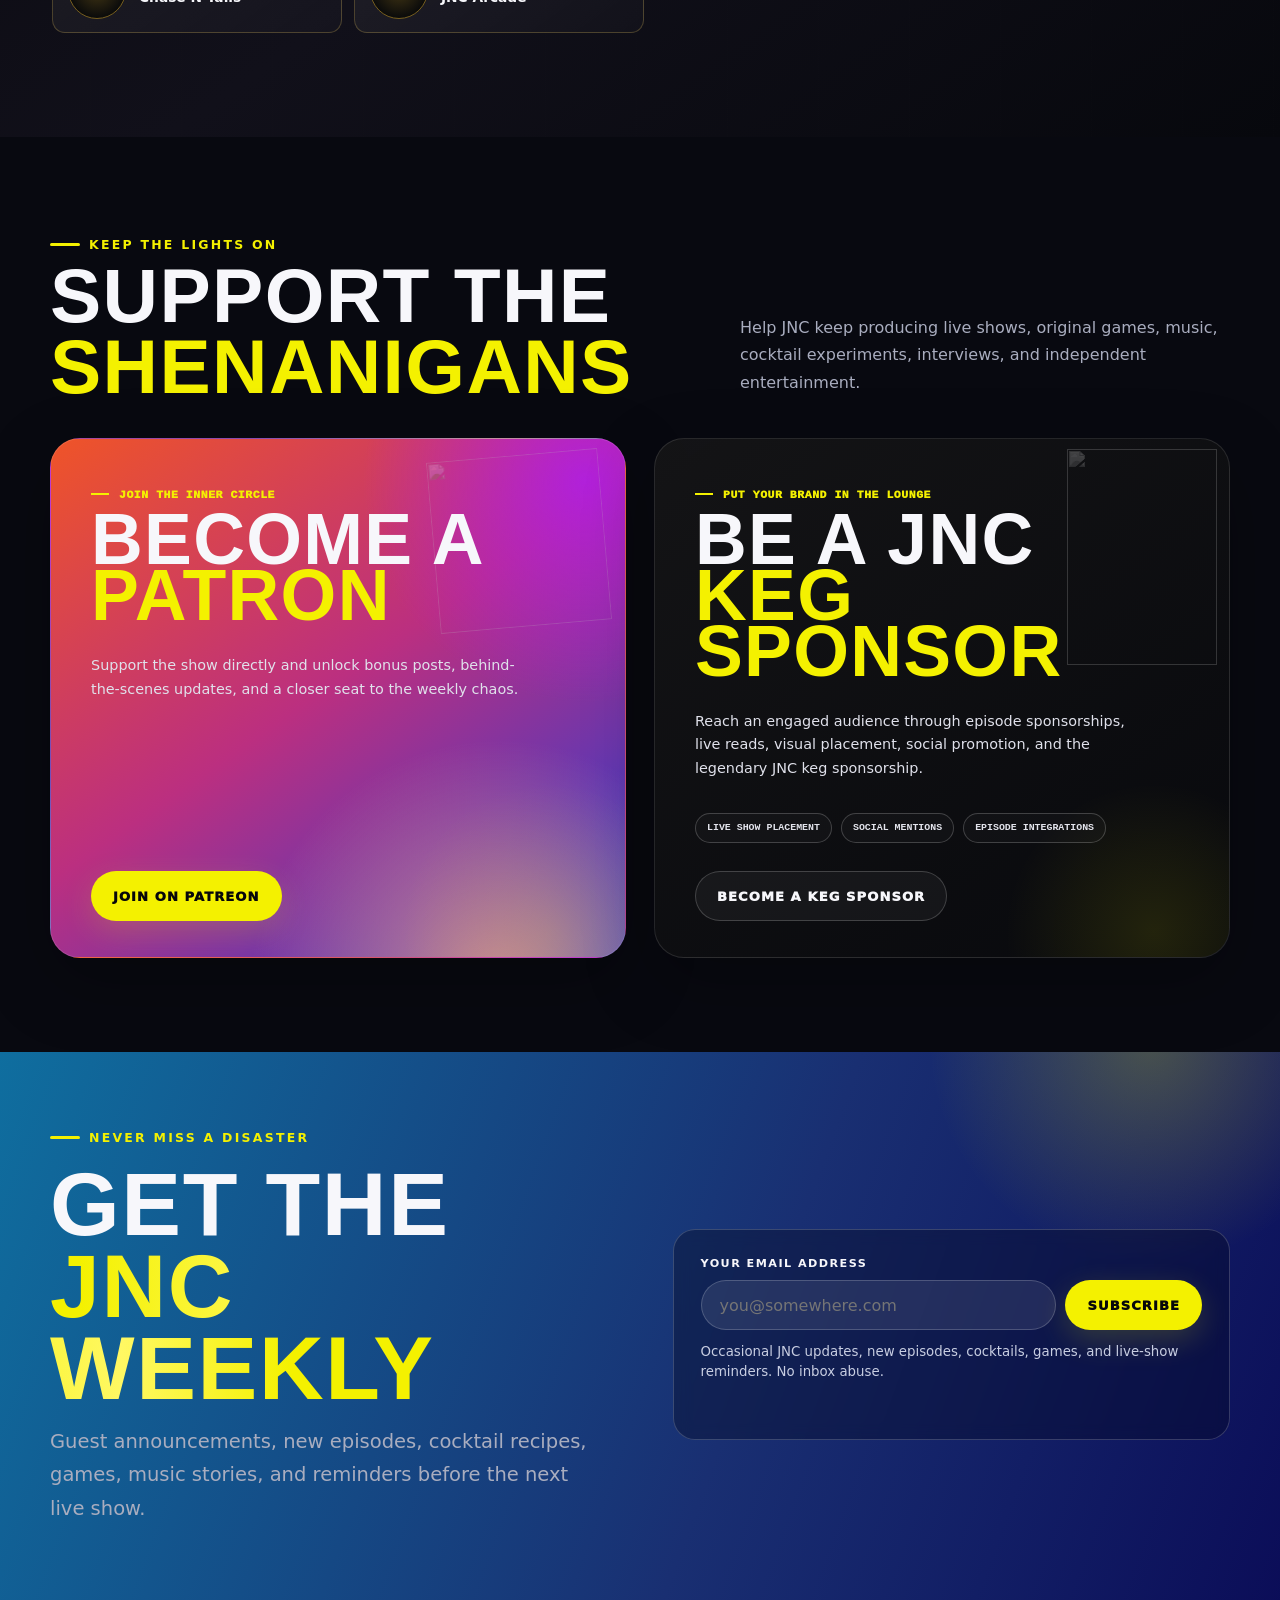
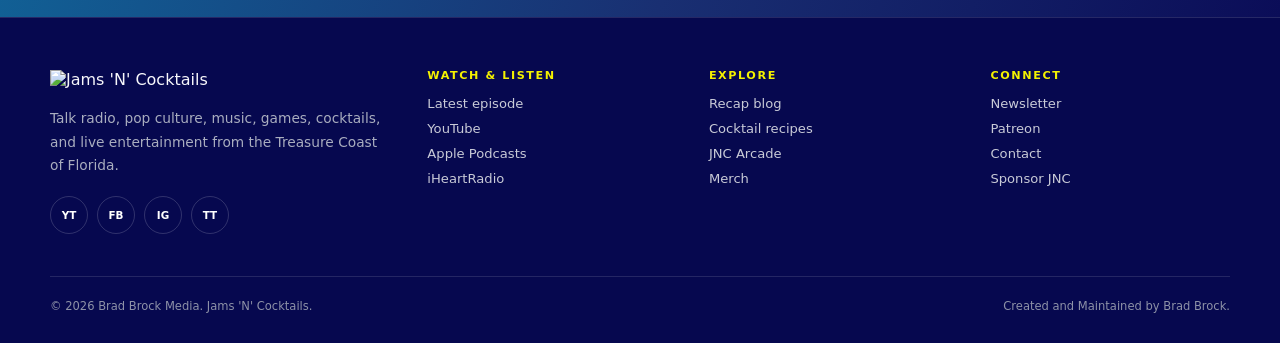
==== commit 4268610f: "Add files via upload" ====
--- a/index.html
+++ b/index.html
@@ -1965,7 +1965,6 @@
         <div class="hero-media reveal">
           <div class="hero-frame">
             <div class="hero-image-wrap">
-              <img src="https://pub-8e6b2ea3995b4e388da2a7f4b7057ada.r2.dev/assets/images/jnc-crew-hero.jpg" alt="The Jams 'N' Cocktails crew charging through an explosive music-and-cocktails scene" width="1024" height="1024" decoding="async" fetchpriority="high">
             </div>
             <div class="hero-sticker">Live<br>Every<br>Wednesday</div>
           </div>
@@ -2766,7 +2765,7 @@
     function schedule() {
       clearTimeout(timer);
       if (motion.matches || document.hidden || advancing) return;
-      if (!queue.length) queue = shuffle(current.dataset.photo);
+      if (!queue.length) queue = shuffle(current?.dataset.photo);
       if (preloaded?.file !== queue[0][0]) preloaded = loadPhoto(queue[0]);
       timer = setTimeout(() => advance(), holdMs);
     }
@@ -2774,7 +2773,7 @@
     async function advance(first = false) {
       if (advancing) return;
       advancing = true;
-      const last = current.dataset.photo;
+      const last = current?.dataset.photo;
       if (!queue.length) queue = shuffle(last);
       while (queue.length) {
         const [file, alt] = queue.shift();
@@ -2793,7 +2792,7 @@
             fill: 'both'
           });
         }
-        if (!first && !motion.matches) {
+        if (current && !first && !motion.matches) {
           next.className = 'hero-slide-incoming';
           next.setAttribute('aria-hidden', 'true');
           frame.append(next);
@@ -2806,7 +2805,8 @@
         }
         next.classList.remove('hero-slide-incoming');
         next.removeAttribute('aria-hidden');
-        current.replaceWith(next);
+        if (current) current.replaceWith(next);
+        else frame.append(next);
         current = next;
         break;
       }
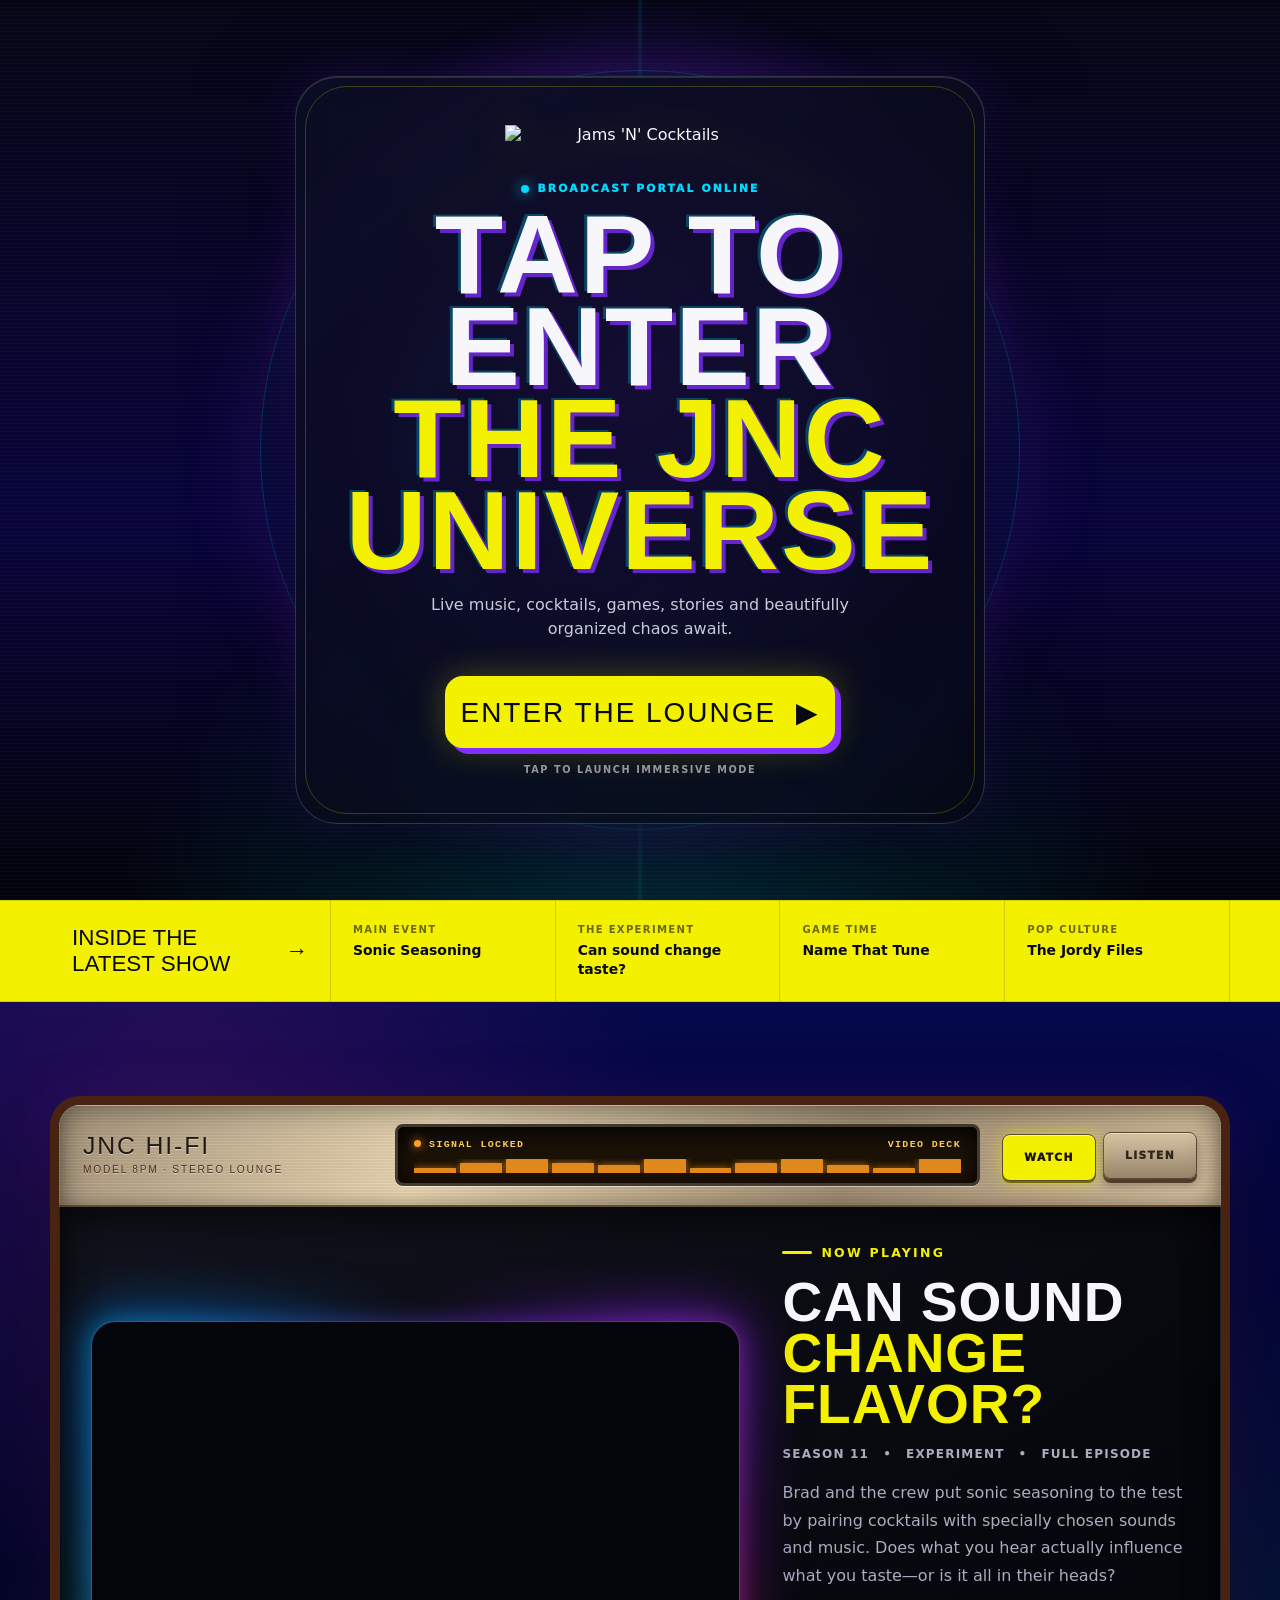
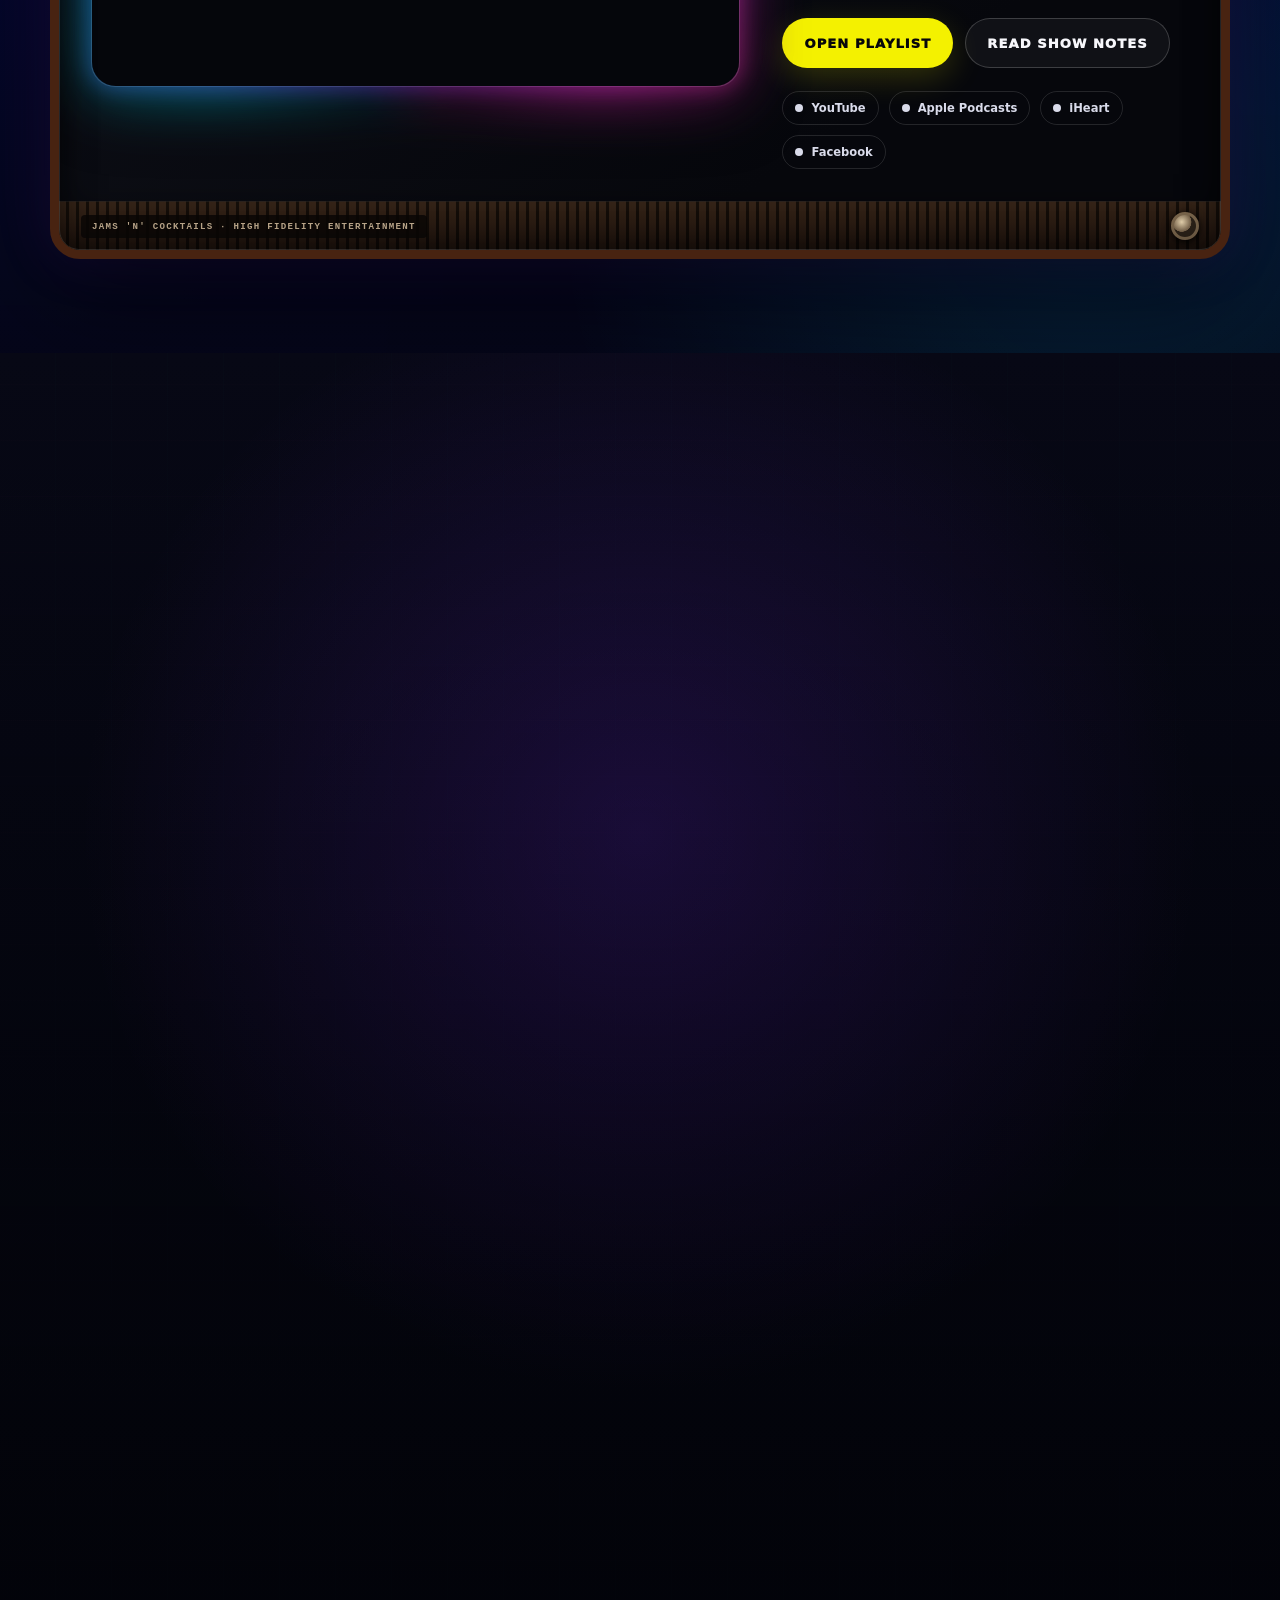
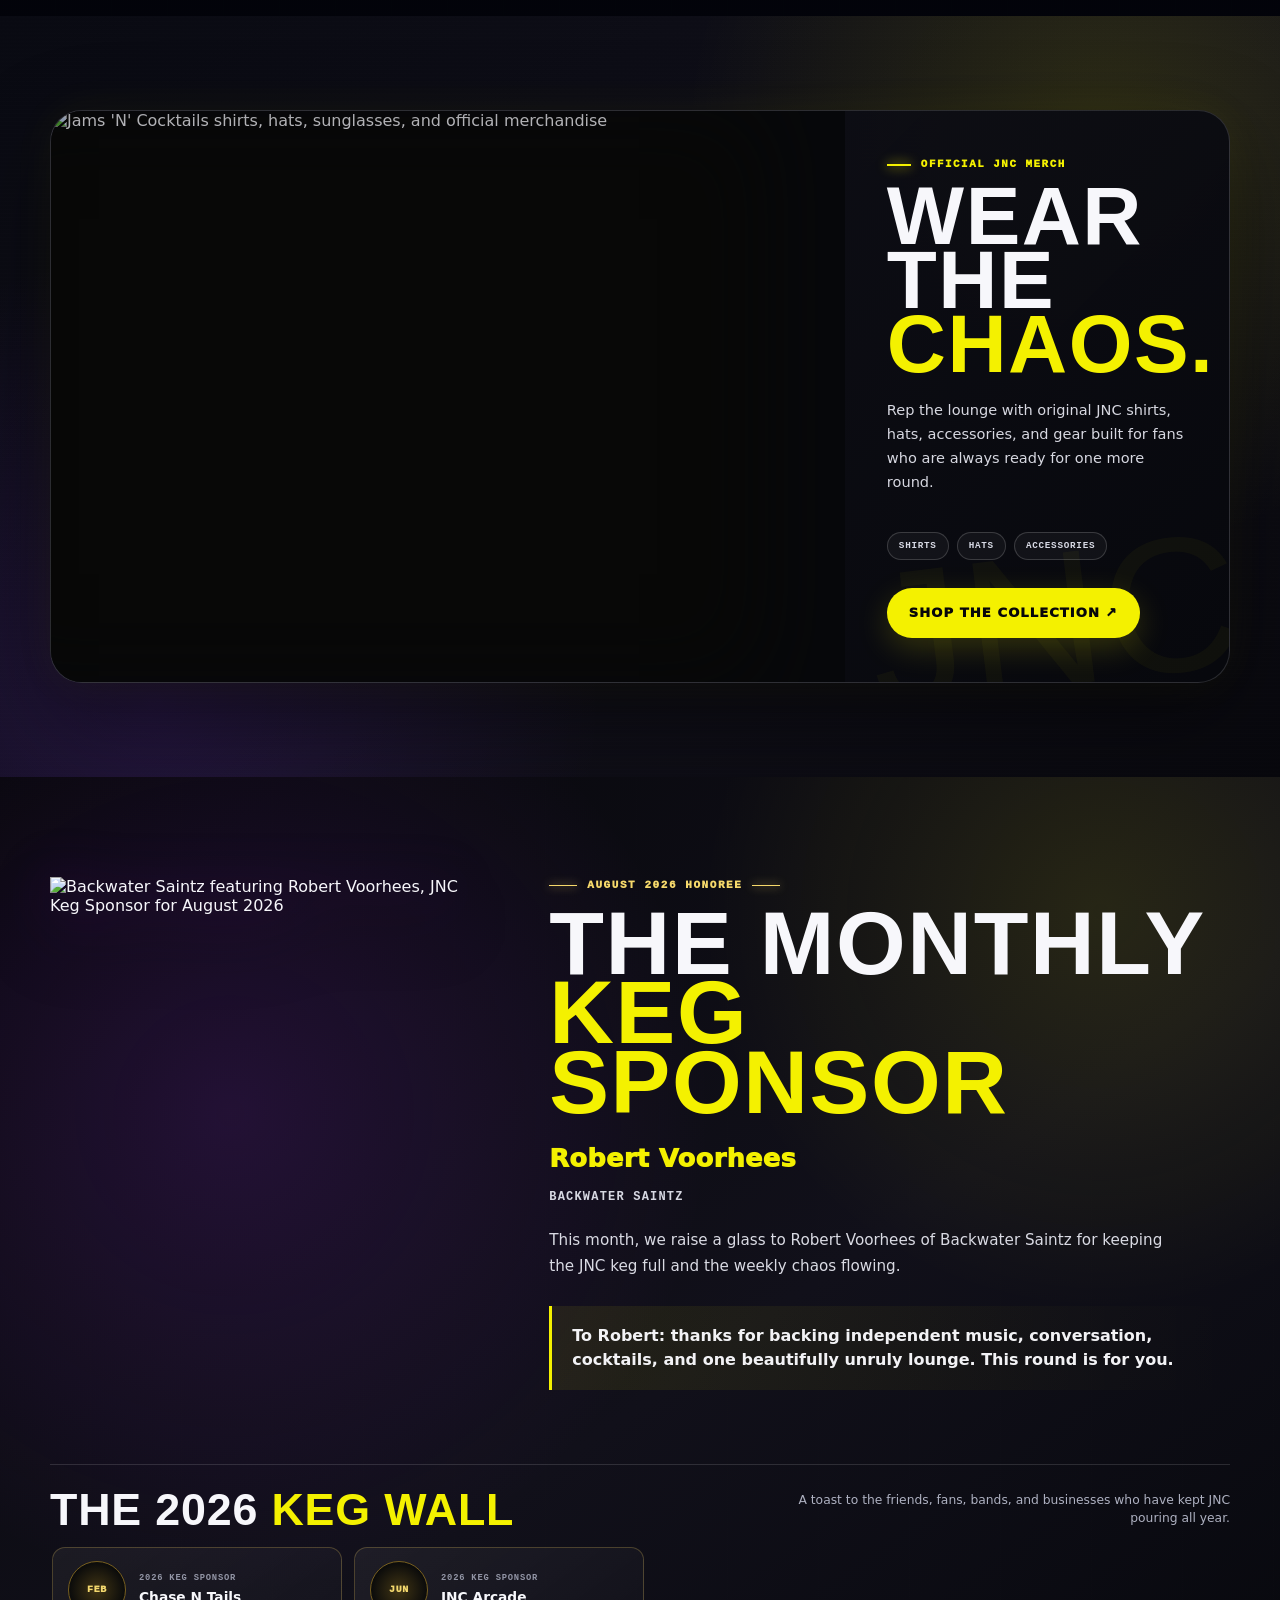
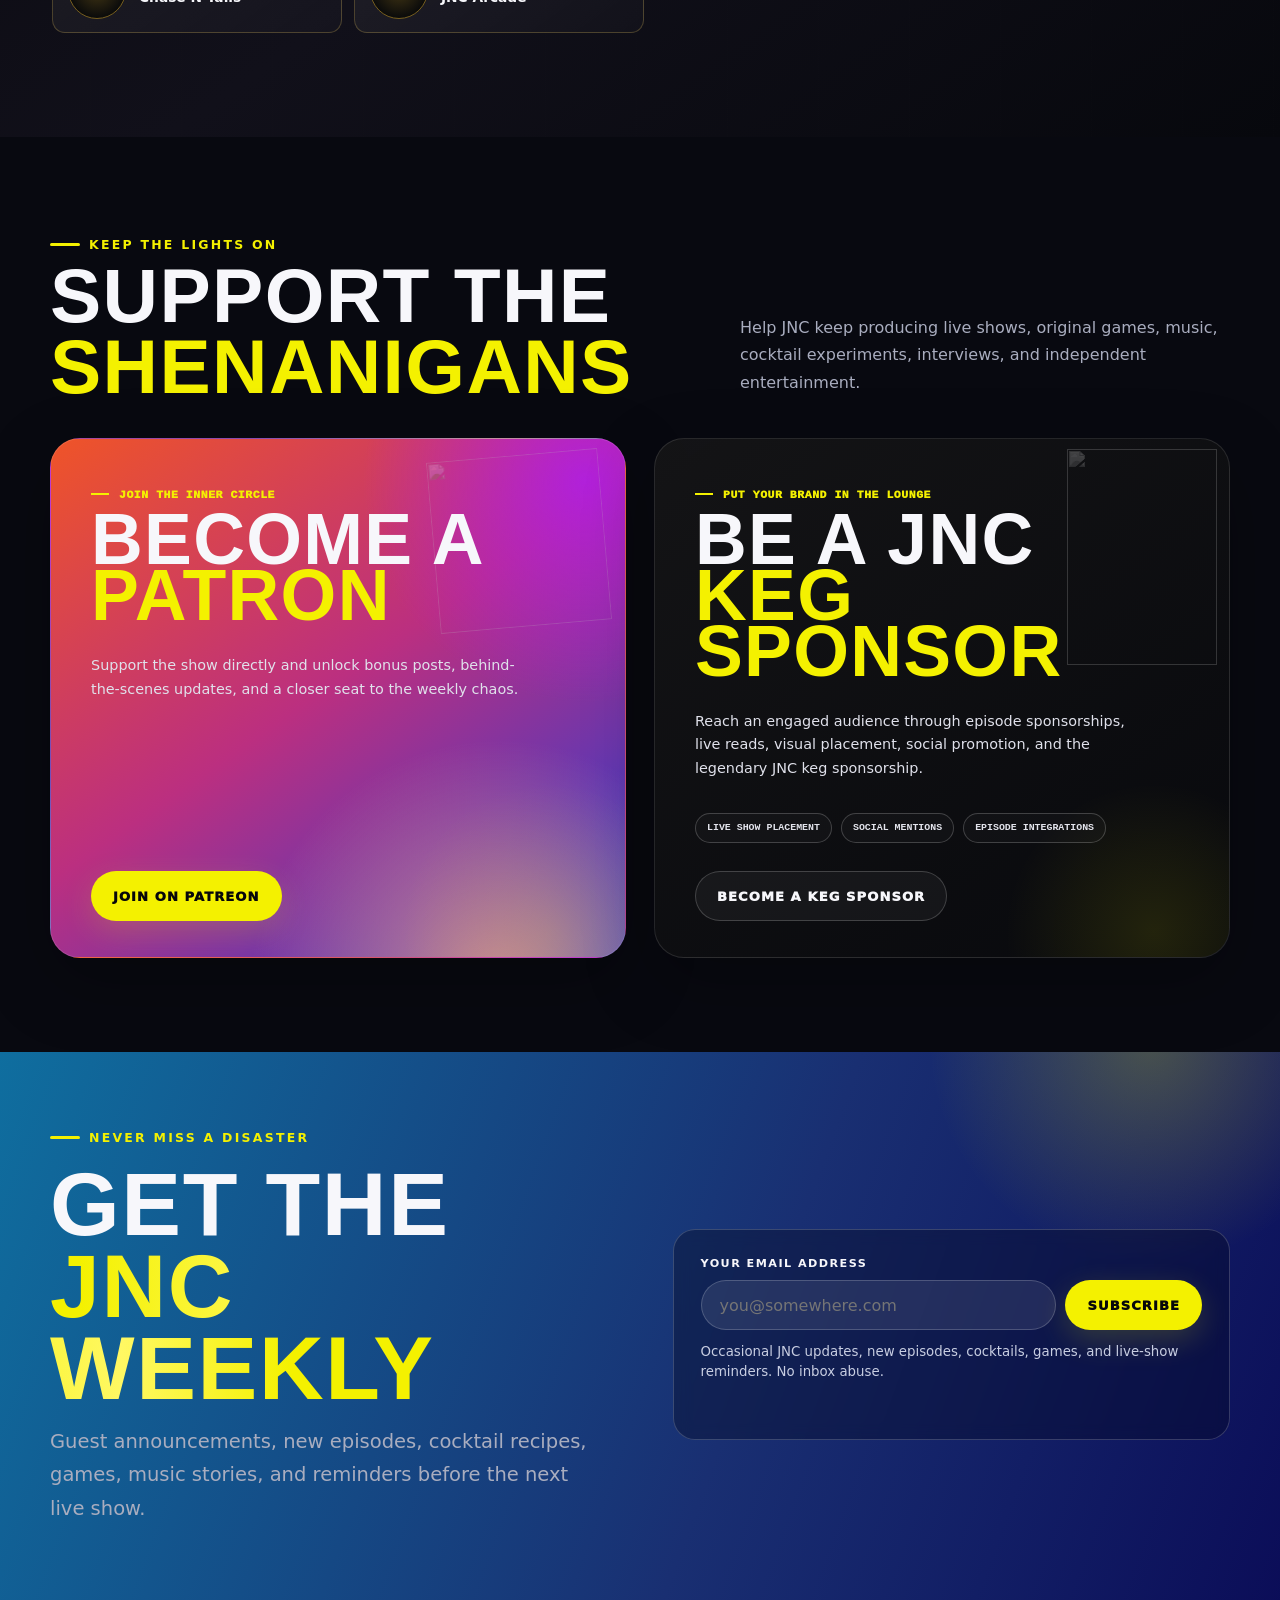
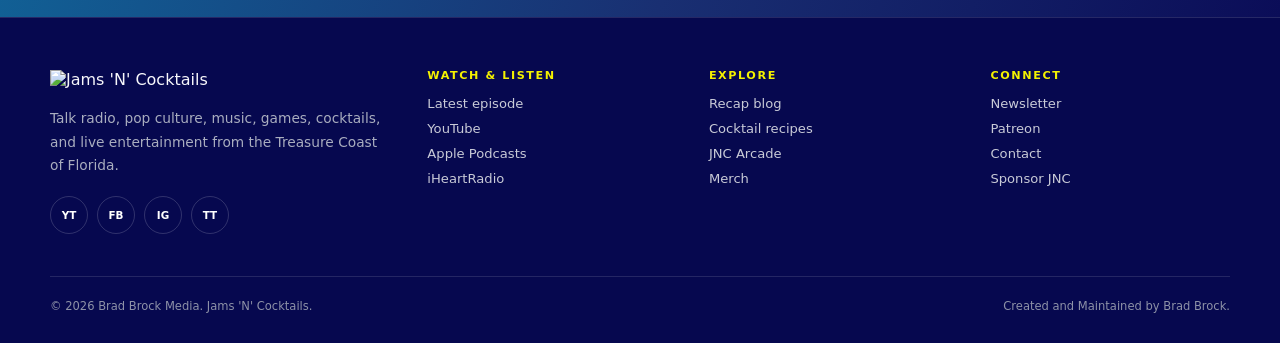
==== commit 6d007537: "Add files via upload" ====
--- a/index.html
+++ b/index.html
@@ -1972,7 +1972,7 @@
             <div class="calendar-box">W</div>
             <div>
               <strong>Next live show</strong>
-              <small>Wednesday • 8 PM Eastern</small>
+              <small id="nextShowSchedule">Wednesday, Jan 6 • 8 PM Eastern</small>
             </div>
             <div class="countdown" id="countdown">Calculating…</div>
           </div>
@@ -2648,34 +2648,56 @@
 
       const countdown = document.getElementById('countdown');
       const liveText = document.getElementById('watchLiveText');
+      const nextShowSchedule = document.getElementById('nextShowSchedule');
+      const firstShowDay = Date.UTC(2027, 0, 6);
+      const dayMs = 86400000;
+      const showWeeks = 10;
+      const cycleWeeks = showWeeks + 3;
+      const showDateFormat = new Intl.DateTimeFormat('en-US', {
+        timeZone: 'UTC', weekday: 'long', month: 'short', day: 'numeric'
+      });
 
       function easternParts(date = new Date()) {
         const parts = new Intl.DateTimeFormat('en-US', {
           timeZone:'America/New_York',
           weekday:'short', year:'numeric', month:'2-digit', day:'2-digit',
-          hour:'2-digit', minute:'2-digit', second:'2-digit', hour12:false
+          hour:'2-digit', minute:'2-digit', second:'2-digit', hourCycle:'h23'
         }).formatToParts(date);
         return Object.fromEntries(parts.filter(p => p.type !== 'literal').map(p => [p.type,p.value]));
       }
 
       function updateCountdown() {
-        const p = easternParts();
-        const weekdays = ['Sun','Mon','Tue','Wed','Thu','Fri','Sat'];
-        const dayIndex = weekdays.indexOf(p.weekday);
-        const nowPseudo = Date.UTC(+p.year, +p.month - 1, +p.day, +p.hour, +p.minute, +p.second);
+        const now = new Date();
+        const p = easternParts(now);
+        const today = Date.UTC(+p.year, +p.month - 1, +p.day);
+        const daysSinceFirstShow = (today - firstShowDay) / dayMs;
+        const week = Math.floor(daysSinceFirstShow / 7);
         const hour = +p.hour;
-        const isLive = dayIndex === 3 && hour >= 20 && hour < 23;
+        const isLive = week >= 0 && week % cycleWeeks < showWeeks
+          && daysSinceFirstShow % 7 === 0 && hour >= 20 && hour < 23;
 
         if (isLive) {
+          nextShowSchedule.textContent = `${showDateFormat.format(today)} • 8 PM Eastern`;
           countdown.textContent = 'LIVE NOW';
           liveText.textContent = 'Live Now';
           return;
         }
 
-        let daysAhead = (3 - dayIndex + 7) % 7;
-        if (daysAhead === 0 && hour >= 20) daysAhead = 7;
-        const targetPseudo = Date.UTC(+p.year, +p.month - 1, +p.day + daysAhead, 20, 0, 0);
-        let diff = Math.max(0, targetPseudo - nowPseudo);
+        const isBeforeTonight = daysSinceFirstShow % 7 === 0 && hour < 20;
+        let nextWeek = Math.max(0, week + (isBeforeTonight ? 0 : 1));
+        const cycleWeek = nextWeek % cycleWeeks;
+        if (cycleWeek >= showWeeks) nextWeek += cycleWeeks - cycleWeek;
+
+        const showDay = firstShowDay + nextWeek * 7 * dayMs;
+        const eveningUtc = showDay + 20 * 3600000;
+        // Read the Eastern offset on the show date so the countdown spans DST correctly.
+        const easternHour = Number(easternParts(new Date(eveningUtc)).hour);
+        const target = eveningUtc + (20 - easternHour) * 3600000;
+        nextShowSchedule.textContent = `${showDateFormat.format(showDay)} • 8 PM Eastern`;
+        displayCountdown(Math.max(0, target - now.getTime()));
+      }
+
+      function displayCountdown(diff) {
         const days = Math.floor(diff / 86400000); diff %= 86400000;
         const hours = Math.floor(diff / 3600000); diff %= 3600000;
         const mins = Math.floor(diff / 60000);
